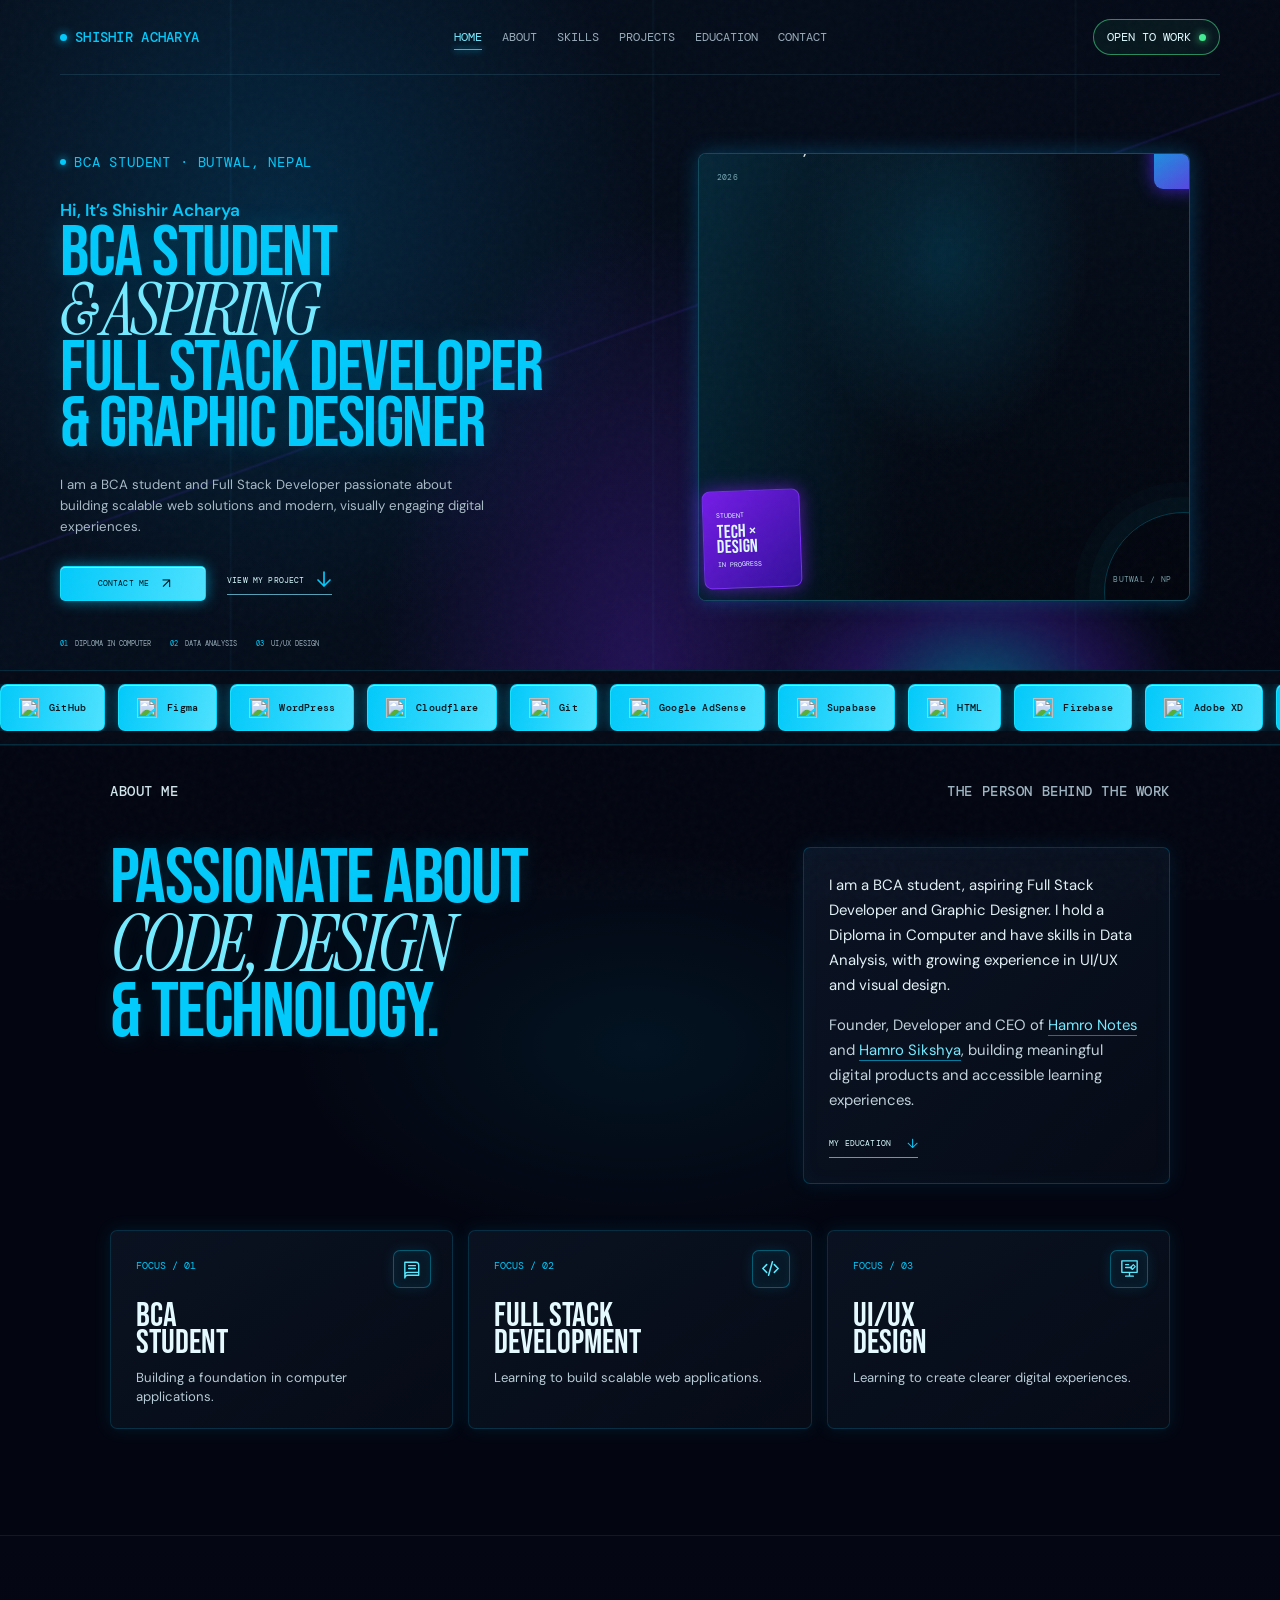
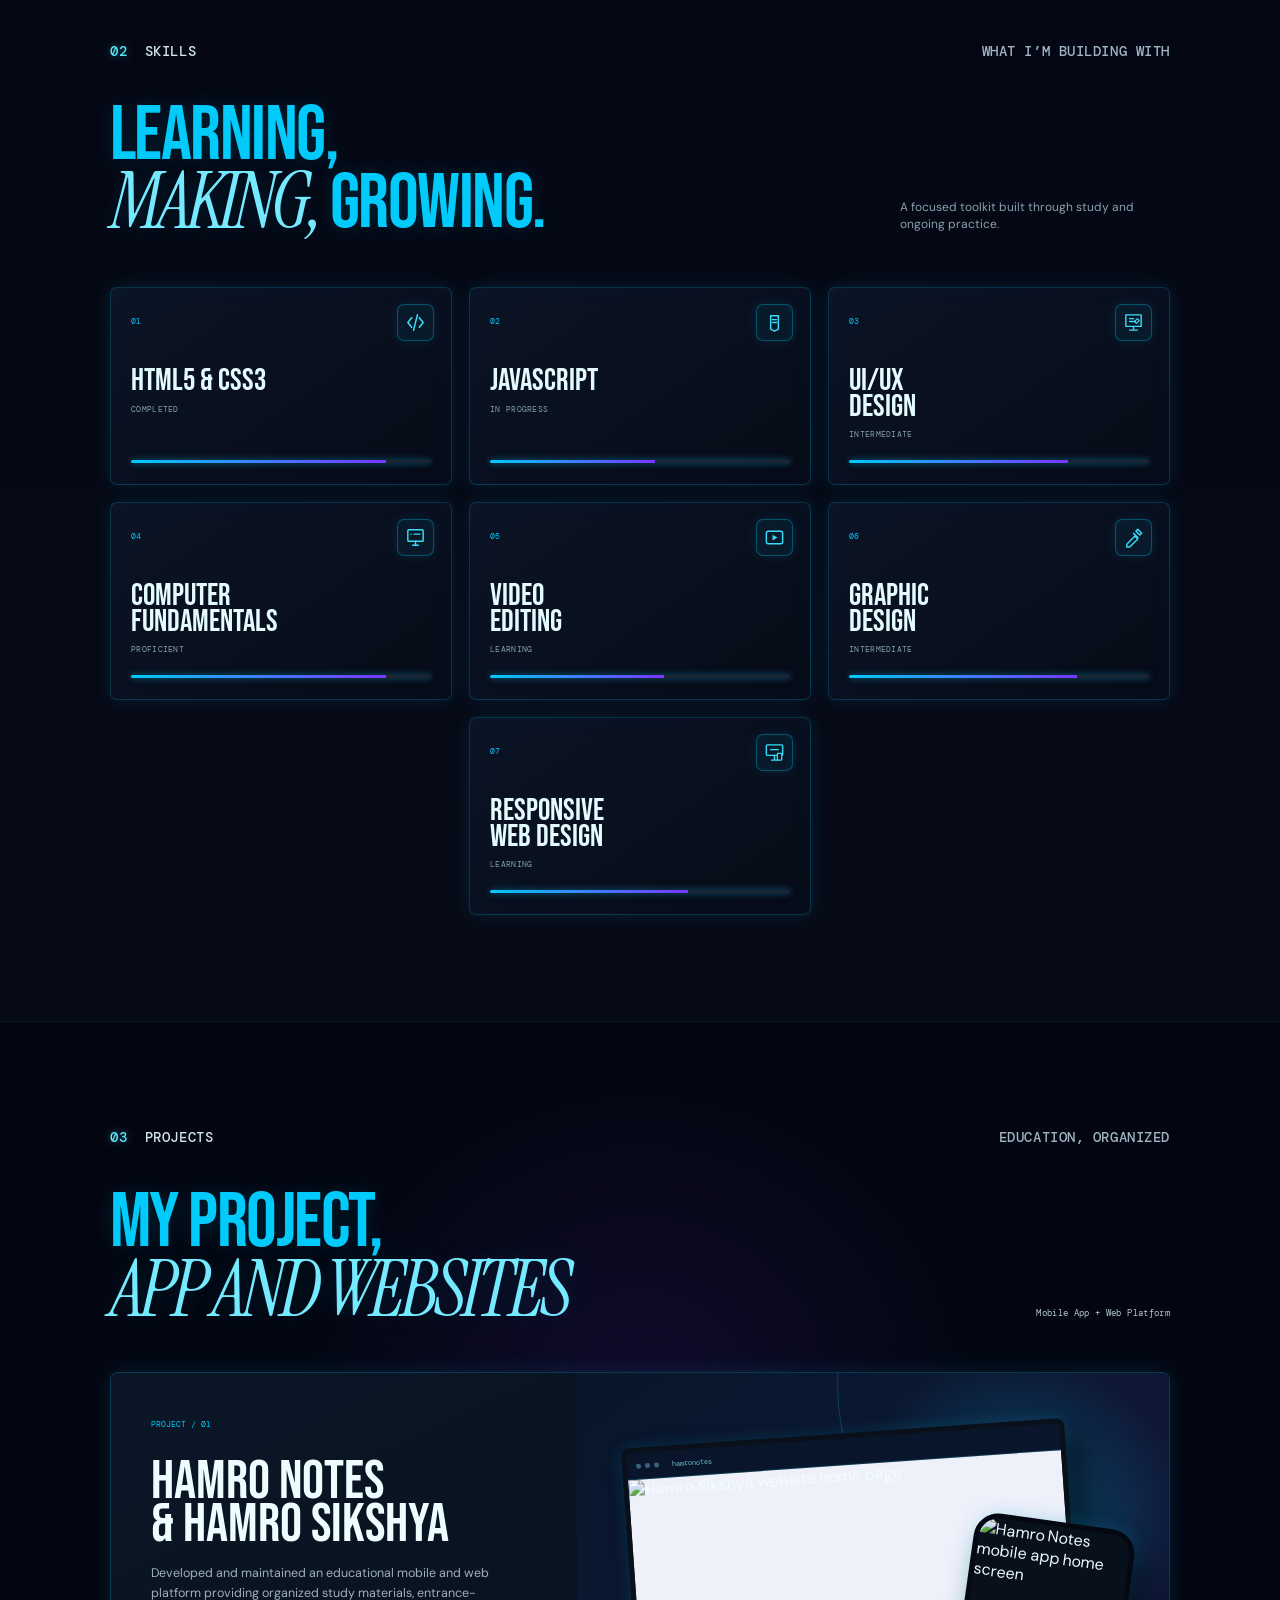
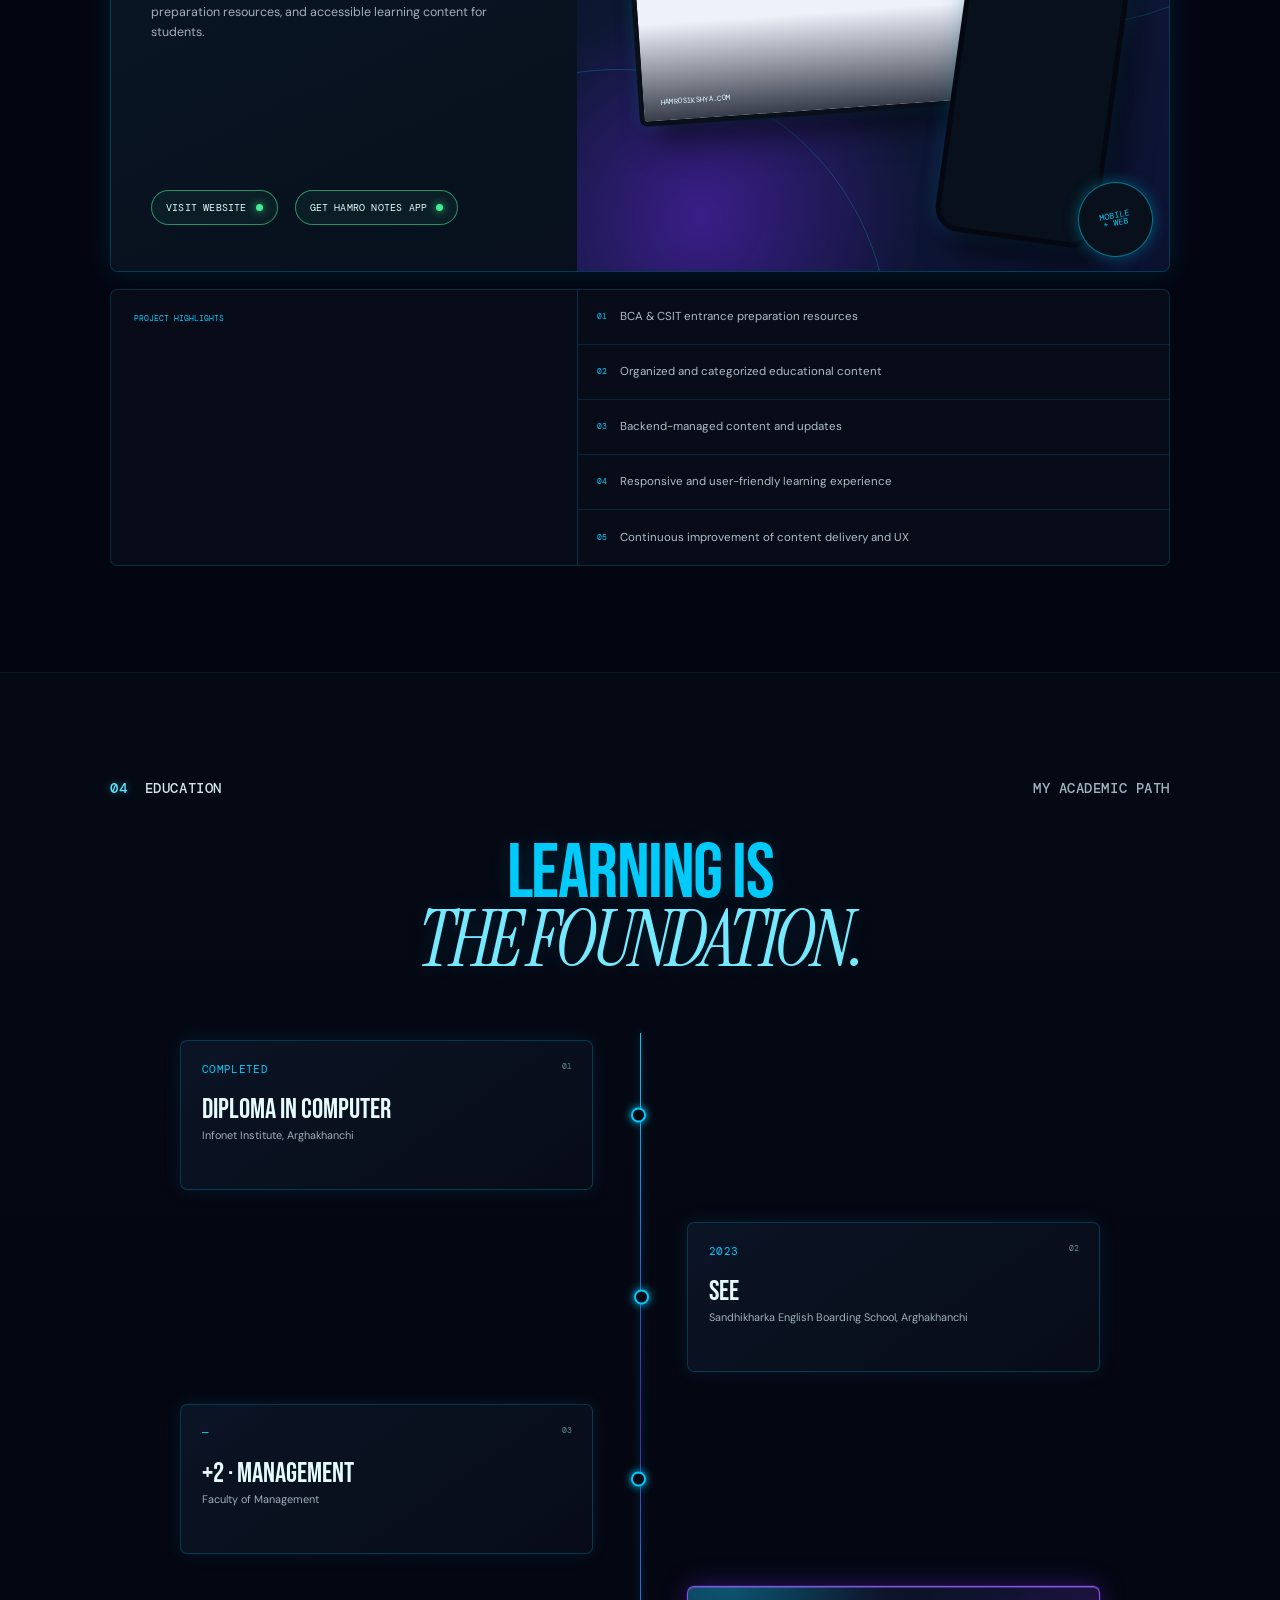
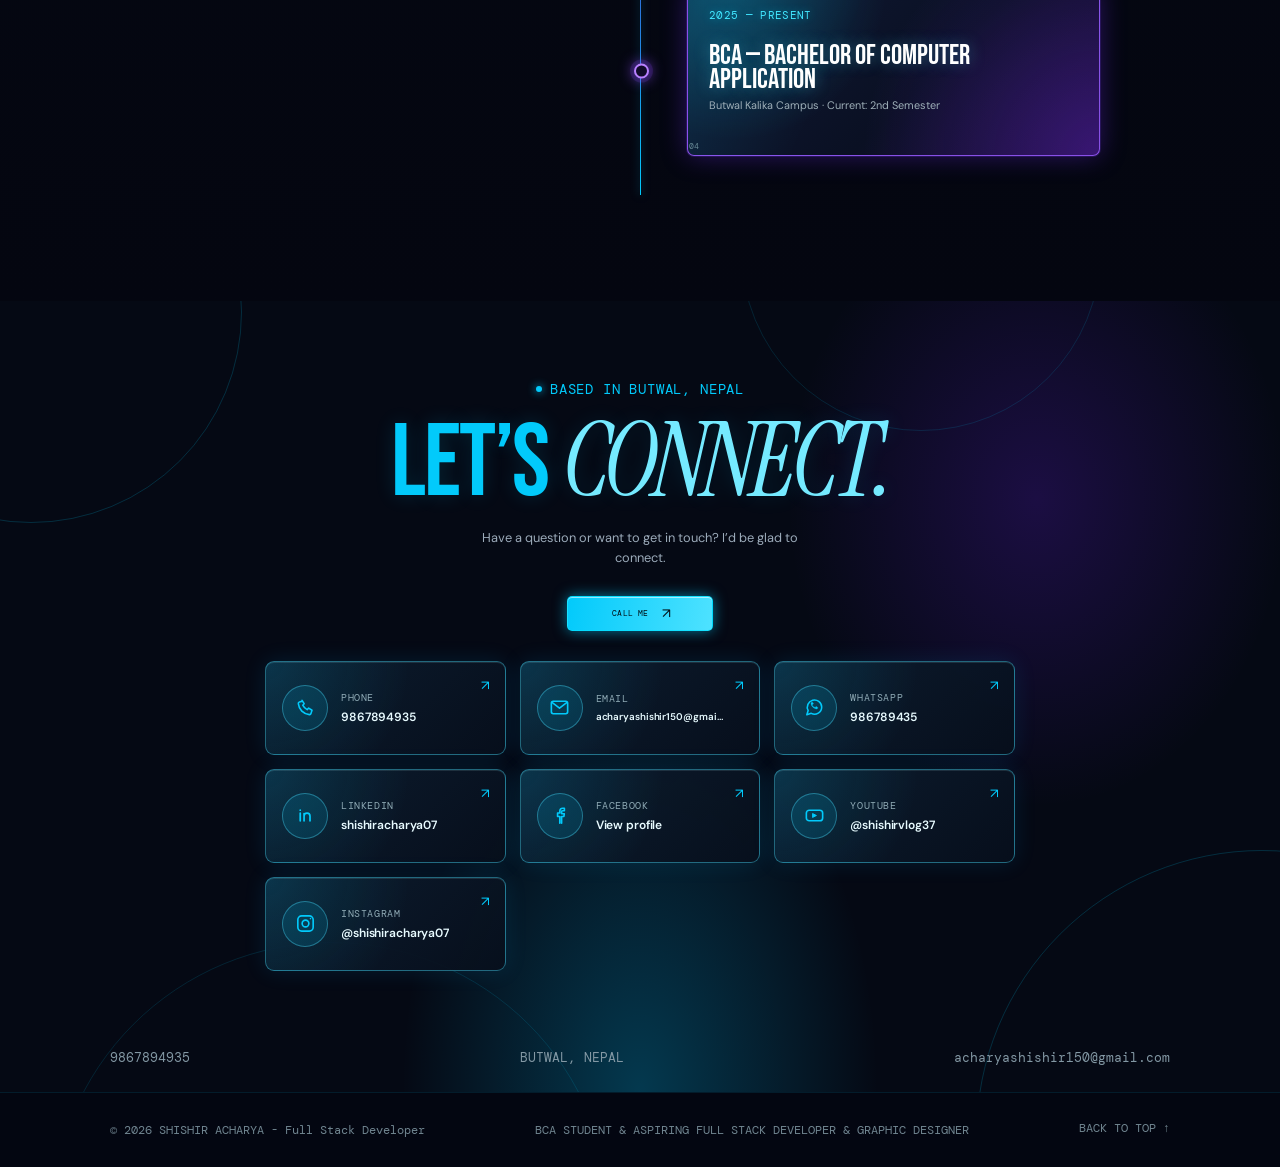
==== index.html @ 8b26d67a "Add files via upload" ====
<!doctype html>
<html lang="en">
  <head>
    <meta charset="UTF-8" />
    <meta name="viewport" content="width=device-width, initial-scale=1.0" />
    <meta name="keywords" content="Shishir Acharya, Shishir Acharya Portfolio, Shishir Acharya Developer, Shishir Acharya Full Stack Developer, Shishir Acharya Graphic Designer, Full Stack Developer Nepal, Graphic Designer Nepal, Web Developer Nepal, UI UX Designer Nepal, Software Developer Nepal, Hamro Notes, Hamro Sikshya, Educational Platform" />
    <link rel="canonical" href="https://acharyashishir.info.np/" />
    <link rel="me" href="https://www.linkedin.com/in/shishiracharya07/" />
    <meta name="robots" content="index, follow" />
    <meta name="description" content="Official portfolio of Shishir Acharya, a Full Stack Developer and Graphic Designer in Nepal creating modern, user-focused digital experiences." />
    <meta name="author" content="Shishir Acharya" />
    <meta property="og:type" content="website" />
    <meta property="og:site_name" content="Shishir Acharya Portfolio" />
    <meta property="og:url" content="https://acharyashishir.info.np/" />
    <meta property="og:title" content="Shishir Acharya | Full Stack Developer & Graphic Designer" />
    <meta property="og:description" content="Official portfolio of Shishir Acharya, a Full Stack Developer and Graphic Designer in Nepal." />
    <meta name="twitter:card" content="summary" />
    <meta name="twitter:title" content="Shishir Acharya | Full Stack Developer & Graphic Designer" />
    <meta name="twitter:description" content="Official portfolio of Shishir Acharya, a Full Stack Developer and Graphic Designer in Nepal." />
    <title>Shishir Acharya | Full Stack Developer & Graphic Designer</title>
    <script type="application/ld+json">
      {
        "@context": "https://schema.org",
        "@graph": [
          {
            "@type": "WebSite",
            "@id": "https://acharyashishir.info.np/#website",
            "url": "https://acharyashishir.info.np/",
            "name": "Shishir Acharya Portfolio"
          },
          {
            "@type": "ProfilePage",
            "@id": "https://acharyashishir.info.np/#profile",
            "url": "https://acharyashishir.info.np/",
            "name": "Shishir Acharya | Full Stack Developer & Graphic Designer",
            "mainEntity": { "@id": "https://acharyashishir.info.np/#shishir-acharya" }
          },
          {
            "@type": "Person",
            "@id": "https://acharyashishir.info.np/#shishir-acharya",
            "name": "Shishir Acharya",
            "url": "https://acharyashishir.info.np/",
            "jobTitle": "Full Stack Developer and Graphic Designer",
            "description": "Full Stack Developer, Graphic Designer and UI/UX Designer in Nepal.",
            "email": "acharyashishir150@gmail.com",
            "telephone": "+9779867894935",
            "sameAs": [
              "https://www.linkedin.com/in/shishiracharya07/",
              "https://www.facebook.com/share/14kjRkeFQp3/",
              "https://www.youtube.com/@shishirvlog37",
              "https://www.instagram.com/shishiracharya07?igsh=MTlyZnd5NGNwbGZkcw=="
            ]
          }
        ]
      }
    </script>
    <link rel="preconnect" href="https://fonts.googleapis.com" />
    <link rel="preconnect" href="https://fonts.gstatic.com" crossorigin />
    <link href="https://fonts.googleapis.com/css2?family=Bebas+Neue&family=DM+Mono:wght@400;500&family=DM+Sans:opsz,wght@9..40,400;9..40,500;9..40,600;9..40,700&family=Instrument+Serif:ital@0;1&display=swap" rel="stylesheet" />
    <link rel="stylesheet" href="styles.css" />
  </head>
  <body>
    <a class="skip-link" href="#main">Skip to content</a>

    <div class="page-noise" aria-hidden="true"></div>
    <div class="page-shell">
      <header class="site-header" id="home">
        <a class="wordmark" href="#home" aria-label="Shishir Acharya home"><span class="wordmark-dot"></span>SHISHIR ACHARYA</a>
        <nav class="main-nav" aria-label="Primary navigation">
          <a class="active" href="#home">HOME</a>
          <a href="#about">ABOUT</a>
          <a href="#skills">SKILLS</a>
          <a href="#projects">PROJECTS</a>
          <a href="#education">EDUCATION</a>
          <a href="#contact">CONTACT</a>
        </nav>
        <a class="nav-contact" href="#contact">OPEN TO WORK <span aria-hidden="true"></span></a>
      </header>

      <main id="main">
        <section class="hero" aria-labelledby="hero-title">
          <div class="hero-copy reveal">
            <p class="eyebrow"><span></span> BCA STUDENT · BUTWAL, NEPAL</p>
            <p class="intro-line">Hi, It’s Shishir Acharya</p>
            <h1 id="hero-title">BCA STUDENT<br /><span class="serif-italic">&amp; ASPIRING</span><br />FULL STACK DEVELOPER<br />&amp; GRAPHIC DESIGNER</h1>
            <p class="hero-description">I am a BCA student and Full Stack Developer passionate about building scalable web solutions and modern, visually engaging digital experiences.</p>
            <div class="hero-actions">
              <a class="pill-button" href="#contact">CONTACT ME <span>↗</span></a>
              <a class="under-link" href="#projects">VIEW MY PROJECT <span class="down-arrow" aria-hidden="true"><svg viewBox="0 0 16 18" fill="none" xmlns="http://www.w3.org/2000/svg"><path d="M8 1v14M2 9l6 6 6-6" stroke="currentColor" stroke-width="1.7" stroke-linecap="round" stroke-linejoin="round" /></svg></span></a>
            </div>
          </div>

          <div class="portrait-column reveal delay-1">
            <div class="portrait-frame">
              <div class="portrait-sun" aria-hidden="true"></div>
              <div class="portrait-placeholder">
                <img class="profile-image" src="assets/shishir-acharya-profile-new.jpg" alt="Shishir Acharya" />
                <div class="portrait-photo-overlay" aria-hidden="true"></div>
              </div>
              <span class="portrait-location">BUTWAL / NP</span>
              <span class="portrait-year">2026</span>
            </div>
            <div class="profile-tag"><span>STUDENT</span><strong>TECH ×<br />DESIGN</strong><span>IN PROGRESS</span></div>
          </div>

          <div class="hero-meta reveal delay-2">
            <p><span>01</span> DIPLOMA IN COMPUTER</p>
            <p><span>02</span> DATA ANALYSIS</p>
            <p><span>03</span> UI/UX DESIGN</p>
          </div>
        </section>

        <section class="statement-band" aria-label="Portfolio introduction">
          <div class="tech-ticker">
            <div class="tech-ticker-track">
              <div class="tech-ticker-group">
                <span class="tech-chip"><img src="https://cdn.simpleicons.org/github/050914" alt="" aria-hidden="true" />GitHub</span>
                <span class="tech-chip"><img src="https://cdn.simpleicons.org/figma/F24E1E" alt="" aria-hidden="true" />Figma</span>
                <span class="tech-chip"><img src="https://cdn.simpleicons.org/wordpress/21759B" alt="" aria-hidden="true" />WordPress</span>
                <span class="tech-chip"><img src="https://cdn.simpleicons.org/cloudflare/F38020" alt="" aria-hidden="true" />Cloudflare</span>
                <span class="tech-chip"><img src="https://cdn.simpleicons.org/git/F05032" alt="" aria-hidden="true" />Git</span>
                <span class="tech-chip"><img src="https://cdn.simpleicons.org/googleadsense/4285F4" alt="" aria-hidden="true" />Google AdSense</span>
                <span class="tech-chip"><img src="https://cdn.simpleicons.org/supabase/3ECF8E" alt="" aria-hidden="true" />Supabase</span>
                <span class="tech-chip"><img src="https://cdn.simpleicons.org/html5/E34F26" alt="" aria-hidden="true" />HTML</span>
                <span class="tech-chip"><img src="https://cdn.simpleicons.org/firebase/FFCA28" alt="" aria-hidden="true" />Firebase</span>
                <span class="tech-chip"><img src="https://cdn.simpleicons.org/adobexd/FF61F6" alt="" aria-hidden="true" />Adobe XD</span>
              </div>
              <div class="tech-ticker-group" aria-hidden="true">
                <span class="tech-chip"><img src="https://cdn.simpleicons.org/github/050914" alt="" />GitHub</span>
                <span class="tech-chip"><img src="https://cdn.simpleicons.org/figma/F24E1E" alt="" />Figma</span>
                <span class="tech-chip"><img src="https://cdn.simpleicons.org/wordpress/21759B" alt="" />WordPress</span>
                <span class="tech-chip"><img src="https://cdn.simpleicons.org/cloudflare/F38020" alt="" />Cloudflare</span>
                <span class="tech-chip"><img src="https://cdn.simpleicons.org/git/F05032" alt="" />Git</span>
                <span class="tech-chip"><img src="https://cdn.simpleicons.org/googleadsense/4285F4" alt="" />Google AdSense</span>
                <span class="tech-chip"><img src="https://cdn.simpleicons.org/supabase/3ECF8E" alt="" />Supabase</span>
                <span class="tech-chip"><img src="https://cdn.simpleicons.org/html5/E34F26" alt="" />HTML</span>
                <span class="tech-chip"><img src="https://cdn.simpleicons.org/firebase/FFCA28" alt="" />Firebase</span>
                <span class="tech-chip"><img src="https://cdn.simpleicons.org/adobexd/FF61F6" alt="" />Adobe XD</span>
              </div>
            </div>
          </div>
        </section>

        <section class="about section" id="about" aria-labelledby="about-title">
          <div class="section-top reveal"><p>ABOUT ME</p><p>THE PERSON BEHIND THE WORK</p></div>
          <div class="about-layout">
            <h2 class="reveal" id="about-title">PASSIONATE ABOUT<br /><span class="serif-italic">CODE, DESIGN</span><br />& TECHNOLOGY.</h2>
            <div class="about-content reveal delay-1">
              <p>I am a BCA student, aspiring Full Stack Developer and Graphic Designer. I hold a Diploma in Computer and have skills in Data Analysis, with growing experience in UI/UX and visual design.</p>
              <p>Founder, Developer and CEO of <a class="partner-link" href="https://play.google.com/store/apps/details?id=com.hamronotes.uninotes" target="_blank" rel="noopener noreferrer">Hamro Notes</a> and <a class="partner-link" href="https://hamrosikshya.com/" target="_blank" rel="noopener noreferrer">Hamro Sikshya</a>, building meaningful digital products and accessible learning experiences.</p>
              <a class="under-link" href="#education">MY EDUCATION <span>↓</span></a>
            </div>
          </div>
          <div class="about-cards reveal delay-2">
            <article>
              <span>FOCUS / 01</span>
              <div class="focus-icon" aria-hidden="true"><svg viewBox="0 0 24 24" fill="none"><path d="M4 5.5h11.5a3 3 0 0 1 3 3V19H7a3 3 0 0 0-3 3V5.5Z M4 5.5V19a3 3 0 0 1 3-3h11.5 M8 9h7M8 12h7" stroke="currentColor" stroke-width="1.45" stroke-linecap="round" stroke-linejoin="round" /></svg></div>
              <strong>BCA<br />STUDENT</strong><p>Building a foundation in computer applications.</p>
            </article>
            <article>
              <span>FOCUS / 02</span>
              <div class="focus-icon" aria-hidden="true"><svg viewBox="0 0 24 24" fill="none"><path d="m8 8-4 4 4 4M16 8l4 4-4 4M14 5l-4 14" stroke="currentColor" stroke-width="1.6" stroke-linecap="round" stroke-linejoin="round" /></svg></div>
              <strong>FULL STACK<br />DEVELOPMENT</strong><p>Learning to build scalable web applications.</p>
            </article>
            <article>
              <span>FOCUS / 03</span>
              <div class="focus-icon" aria-hidden="true"><svg viewBox="0 0 24 24" fill="none"><path d="M4 4h16v12H4zM8 20h8M12 16v4M8 8h3M8 11h6" stroke="currentColor" stroke-width="1.45" stroke-linecap="round" stroke-linejoin="round" /><path d="m16 8 2 2-3 3-2-2 3-3Z" stroke="currentColor" stroke-width="1.25" stroke-linejoin="round" /></svg></div>
              <strong>UI/UX<br />DESIGN</strong><p>Learning to create clearer digital experiences.</p>
            </article>
          </div>
        </section>

        <section class="skills section" id="skills" aria-labelledby="skills-title">
          <div class="section-top reveal"><p><span>02</span> SKILLS</p><p>WHAT I’M BUILDING WITH</p></div>
          <div class="skills-heading reveal"><h2 id="skills-title">LEARNING,<br /><span class="serif-italic">MAKING,</span> GROWING.</h2><p>A focused toolkit built through study and ongoing practice.</p></div>
          <div class="skill-grid">
            <article class="skill-card reveal"><span>01</span><div class="skill-icon" aria-hidden="true"><svg viewBox="0 0 24 24" fill="none"><path d="m8 7-4 5 4 5M16 7l4 5-4 5M14 4l-4 16" stroke="currentColor" stroke-width="1.6" stroke-linecap="round" stroke-linejoin="round" /></svg></div><h3>HTML5 &amp; CSS3</h3><p>COMPLETED</p></article>
            <article class="skill-card reveal delay-1"><span>02</span><div class="skill-icon" aria-hidden="true"><svg viewBox="0 0 24 24" fill="none"><path d="M8 5h8v14l-4 2-4-2V5Z M10 9h4M10 12h4" stroke="currentColor" stroke-width="1.55" stroke-linecap="round" stroke-linejoin="round" /></svg></div><h3>JavaScript</h3><p>IN PROGRESS</p></article>
            <article class="skill-card reveal delay-2"><span>03</span><div class="skill-icon" aria-hidden="true"><svg viewBox="0 0 24 24" fill="none"><path d="M4 4h16v12H4zM8 20h8M12 16v4M8 8h4M8 11h6" stroke="currentColor" stroke-width="1.45" stroke-linecap="round" stroke-linejoin="round" /><path d="m16 8 2 2-3 3-2-2 3-3Z" stroke="currentColor" stroke-width="1.2" stroke-linejoin="round" /></svg></div><h3>UI/UX<br />Design</h3><p>INTERMEDIATE</p></article>
            <article class="skill-card reveal"><span>04</span><div class="skill-icon" aria-hidden="true"><svg viewBox="0 0 24 24" fill="none"><rect x="4" y="4" width="16" height="12" rx="1" stroke="currentColor" stroke-width="1.5" /><path d="M9 20h6M12 16v4M7.5 8.5h.01M10.5 8.5h6" stroke="currentColor" stroke-width="1.5" stroke-linecap="round" /></svg></div><h3>Computer<br />Fundamentals</h3><p>PROFICIENT</p></article>
            <article class="skill-card reveal delay-1"><span>05</span><div class="skill-icon" aria-hidden="true"><svg viewBox="0 0 24 24" fill="none"><rect x="3.5" y="5.5" width="17" height="13" rx="2" stroke="currentColor" stroke-width="1.5" /><path d="m10 9 5 3-5 3V9Z" fill="currentColor" /></svg></div><h3>Video<br />Editing</h3><p>LEARNING</p></article>
            <article class="skill-card reveal delay-2"><span>06</span><div class="skill-icon" aria-hidden="true"><svg viewBox="0 0 24 24" fill="none"><path d="m5 19 8.5-8.5 3 3L8 22H5v-3ZM14.5 5.5l2-2 4 4-2 2-4-4Z M12 7.5l4.5 4.5" stroke="currentColor" stroke-width="1.5" stroke-linecap="round" stroke-linejoin="round" /></svg></div><h3>Graphic<br />Design</h3><p>INTERMEDIATE</p></article>
            <article class="skill-card reveal"><span>07</span><div class="skill-icon" aria-hidden="true"><svg viewBox="0 0 24 24" fill="none"><rect x="3.5" y="4" width="17" height="11" rx="1" stroke="currentColor" stroke-width="1.45" /><path d="M9 20h6M12 15v5M8 9h8" stroke="currentColor" stroke-width="1.45" stroke-linecap="round" /><rect x="15" y="13" width="4.5" height="7" rx=".7" fill="#0b1425" stroke="currentColor" stroke-width="1.25" /></svg></div><h3>Responsive<br />Web Design</h3><p>LEARNING</p></article>
          </div>
        </section>

        <section class="projects section" id="projects" aria-labelledby="projects-title">
          <div class="section-top reveal"><p><span>03</span> PROJECTS</p><p>EDUCATION, ORGANIZED</p></div>
          <div class="project-heading reveal"><h2 id="projects-title">MY PROJECT,<br /><span class="serif-italic"> APP AND WEBSITES</span></h2><p>Mobile App + Web Platform</p></div>
          <article class="project-feature reveal delay-1">
            <div class="project-intro">
              <p class="project-number">PROJECT / 01</p>
              <h3>Hamro Notes<br />&amp; Hamro Sikshya</h3>
              <p>Developed and maintained an educational mobile and web platform providing organized study materials, entrance-preparation resources, and accessible learning content for students.</p>
              <div class="project-links">
                <a class="project-action" href="https://hamrosikshya.com/" target="_blank" rel="noopener noreferrer">VISIT WEBSITE <span aria-hidden="true"></span></a>
                <a class="project-action" href="https://play.google.com/store/apps/details?id=com.hamronotes.uninotes" target="_blank" rel="noopener noreferrer">GET HAMRO NOTES APP <span aria-hidden="true"></span></a>
              </div>
            </div>
            <div class="platform-visual" aria-label="Hamro Notes and Hamro Sikshya platform visual">
              <div class="browser-window">
                <div class="browser-bar"><span></span><span></span><span></span><b>hamronotes</b></div>
                <div class="browser-content"><img class="project-screenshot" src="assets/hamro-sikshya-home.png" alt="Hamro Sikshya website home page" /><span>HAMROSIKSHYA.COM</span></div>
              </div>
              <div class="phone-window"><img class="notes-screenshot" src="assets/hamro-notes-app.jpg" alt="Hamro Notes mobile app home screen" /></div>
              <div class="platform-stamp">MOBILE<br />+ WEB</div>
            </div>
          </article>
          <div class="project-details reveal delay-2">
            <p class="detail-label">PROJECT HIGHLIGHTS</p>
            <ul>
              <li><span>01</span> BCA &amp; CSIT entrance preparation resources</li>
              <li><span>02</span> Organized and categorized educational content</li>
              <li><span>03</span> Backend-managed content and updates</li>
              <li><span>04</span> Responsive and user-friendly learning experience</li>
              <li><span>05</span> Continuous improvement of content delivery and UX</li>
            </ul>
          </div>
        </section>

        <section class="education section" id="education" aria-labelledby="education-title">
          <div class="section-top reveal"><p><span>04</span> EDUCATION</p><p>MY ACADEMIC PATH</p></div>
          <div class="education-heading reveal"><h2 id="education-title">LEARNING IS<br /><span class="serif-italic">THE FOUNDATION.</span></h2></div>
          <div class="education-list">
            <article class="education-item reveal"><div class="education-date">COMPLETED</div><div><h3>Diploma in Computer</h3><p>Infonet Institute, Arghakhanchi</p></div><span>01</span></article>
            <article class="education-item reveal delay-1"><div class="education-date">2023</div><div><h3>SEE</h3><p>Sandhikharka English Boarding School, Arghakhanchi</p></div><span>02</span></article>
            <article class="education-item reveal delay-2"><div class="education-date">—</div><div><h3>+2 · Management</h3><p>Faculty of Management</p></div><span>03</span></article>
            <article class="education-item current reveal"><div class="education-date">2025 — PRESENT</div><div><h3>BCA — Bachelor of Computer Application</h3><p>Butwal Kalika Campus · Current: 2nd Semester</p></div><span>04</span></article>
          </div>
        </section>

        <section class="contact" id="contact" aria-labelledby="contact-title">
          <div class="contact-orbit orbit-a" aria-hidden="true"></div><div class="contact-orbit orbit-b" aria-hidden="true"></div>
          <div class="contact-content reveal">
            <p class="eyebrow"><span></span> BASED IN BUTWAL, NEPAL</p>
            <h2 id="contact-title">LET’S <span class="serif-italic">CONNECT.</span></h2>
            <p>Have a question or want to get in touch? I’d be glad to connect.</p>
            <div class="contact-actions"><a class="pill-button" href="tel:+9779867894935">CALL ME <span>↗</span></a></div>
            <div class="contact-links" aria-label="Projects and social profiles">
              <a class="contact-link-card" href="tel:+9779867894935"><span class="contact-link-icon" aria-hidden="true"><svg viewBox="0 0 24 24" fill="none"><path d="M8.4 4.5 10.6 8l-1.5 1.6c1 2 2.6 3.6 4.6 4.6l1.6-1.5 3.5 2.2-1.1 3.4c-.2.7-.9 1.2-1.7 1.1C9.7 18.8 5.2 14.3 4.5 8c-.1-.8.4-1.5 1.1-1.7l2.8-.8Z" stroke="currentColor" stroke-width="1.65" stroke-linecap="round" stroke-linejoin="round" /></svg></span><span class="contact-link-copy"><span class="contact-link-label">Phone</span><span class="contact-link-handle">9867894935</span></span><span class="contact-link-arrow" aria-hidden="true">↗</span></a>
              <a class="contact-link-card contact-link-card-email" href="mailto:acharyashishir150@gmail.com"><span class="contact-link-icon" aria-hidden="true"><svg viewBox="0 0 24 24" fill="none"><rect x="3.5" y="5.5" width="17" height="13" rx="2" stroke="currentColor" stroke-width="1.7" /><path d="m4.5 7 7.5 5.6L19.5 7" stroke="currentColor" stroke-width="1.7" stroke-linecap="round" stroke-linejoin="round" /></svg></span><span class="contact-link-copy"><span class="contact-link-label">Email</span><span class="contact-link-handle">acharyashishir150@gmail.com</span></span><span class="contact-link-arrow" aria-hidden="true">↗</span></a>
              <a class="contact-link-card" href="https://wa.me/977986789435" target="_blank" rel="noopener noreferrer"><span class="contact-link-icon" aria-hidden="true"><svg viewBox="0 0 24 24" fill="none"><path d="M19.5 11.4a7.5 7.5 0 0 1-10.9 6.7L4 19.5l1.4-4.3a7.5 7.5 0 1 1 14.1-3.8Z" stroke="currentColor" stroke-width="1.65" stroke-linecap="round" stroke-linejoin="round" /><path d="M9.2 8.4c.2 1.9 1.6 3.3 3.5 3.5l.9-1 1.5.8c.2.1.3.4.2.6l-.2.7c-.1.3-.4.5-.7.5-3.3-.2-5.9-2.8-6.1-6.1 0-.3.2-.6.5-.7l.7-.2c.2-.1.5 0 .6.2l.8 1.5-1 .9Z" fill="currentColor" stroke="currentColor" stroke-width=".4" stroke-linejoin="round" /></svg></span><span class="contact-link-copy"><span class="contact-link-label">WhatsApp</span><span class="contact-link-handle">986789435</span></span><span class="contact-link-arrow" aria-hidden="true">↗</span></a>
              <a class="contact-link-card" href="https://www.linkedin.com/in/shishiracharya07/" target="_blank" rel="me noopener noreferrer"><span class="contact-link-icon" aria-hidden="true"><svg viewBox="0 0 24 24" fill="none"><path d="M6.5 9.5v8M6.5 6.4v.1M10.5 17.5v-4.6c0-1.9 1-3.4 3.1-3.4 2.1 0 3.1 1.5 3.1 3.4v4.6M10.5 10v7.5" stroke="currentColor" stroke-width="1.8" stroke-linecap="round" stroke-linejoin="round" /></svg></span><span class="contact-link-copy"><span class="contact-link-label">LinkedIn</span><span class="contact-link-handle">shishiracharya07</span></span><span class="contact-link-arrow" aria-hidden="true">↗</span></a>
              <a class="contact-link-card" href="https://www.facebook.com/share/14kjRkeFQp3/" target="_blank" rel="me noopener noreferrer"><span class="contact-link-icon" aria-hidden="true"><svg viewBox="0 0 24 24" fill="none"><path d="M14.2 20v-7h2.4l.4-2.8h-2.8V8.4c0-.8.2-1.4 1.4-1.4h1.5V4.5c-.3 0-.9-.1-1.8-.1-1.8 0-3 1.1-3 3.2v1.8H10V13h2.3v7" stroke="currentColor" stroke-width="1.7" stroke-linecap="round" stroke-linejoin="round" /></svg></span><span class="contact-link-copy"><span class="contact-link-label">Facebook</span><span class="contact-link-handle">View profile</span></span><span class="contact-link-arrow" aria-hidden="true">↗</span></a>
              <a class="contact-link-card" href="https://www.youtube.com/@shishirvlog37" target="_blank" rel="me noopener noreferrer"><span class="contact-link-icon" aria-hidden="true"><svg viewBox="0 0 24 24" fill="none"><rect x="3.5" y="6.5" width="17" height="11" rx="3" stroke="currentColor" stroke-width="1.7" /><path d="m10 10 4 2-4 2v-4Z" fill="currentColor" stroke="currentColor" stroke-linejoin="round" /></svg></span><span class="contact-link-copy"><span class="contact-link-label">YouTube</span><span class="contact-link-handle">@shishirvlog37</span></span><span class="contact-link-arrow" aria-hidden="true">↗</span></a>
              <a class="contact-link-card" href="https://www.instagram.com/shishiracharya07?igsh=MTlyZnd5NGNwbGZkcw==" target="_blank" rel="me noopener noreferrer"><span class="contact-link-icon" aria-hidden="true"><svg viewBox="0 0 24 24" fill="none"><rect x="4" y="4" width="16" height="16" rx="4" stroke="currentColor" stroke-width="1.7" /><circle cx="12" cy="12" r="3.5" stroke="currentColor" stroke-width="1.7" /><circle cx="17.2" cy="6.9" r=".8" fill="currentColor" /></svg></span><span class="contact-link-copy"><span class="contact-link-label">Instagram</span><span class="contact-link-handle">@shishiracharya07</span></span><span class="contact-link-arrow" aria-hidden="true">↗</span></a>
            </div>
          </div>
          <div class="contact-details"><a href="tel:+9779867894935">9867894935</a><span>BUTWAL, NEPAL</span><a href="mailto:acharyashishir150@gmail.com">acharyashishir150@gmail.com</a></div>
        </section>
      </main>

      <footer class="site-footer"><span>© <span id="year"></span> SHISHIR ACHARYA - Full Stack Developer</span><span>BCA STUDENT &amp; ASPIRING FULL STACK DEVELOPER &amp; GRAPHIC DESIGNER</span><a href="#home">BACK TO TOP ↑</a></footer>
    </div>
    <script src="script.js"></script>
  </body>
</html>
---- styles.css ----
:root {
  --canvas: #030611;
  --canvas-soft: #070b18;
  --panel: #0a1020;
  --panel-light: #0d1528;
  --ink: #eef9ff;
  --muted: #8ba0ad;
  --faint: #59707d;
  --line: rgba(65, 219, 255, .15);
  --cyan: #02cafb;
  --cyan-bright: #75eaff;
  --purple: #7a35ff;
  --display: "Bebas Neue", Impact, sans-serif;
  --serif: "Instrument Serif", Georgia, serif;
  --sans: "DM Sans", Arial, sans-serif;
  --mono: "DM Mono", monospace;
}

* { box-sizing: border-box; }
html { scroll-behavior: smooth; }
body { min-width: 320px; margin: 0; color: var(--ink); background: var(--canvas); font-family: var(--sans); }
a { color: inherit; text-decoration: none; }
button, a { -webkit-tap-highlight-color: transparent; }
.skip-link { position: fixed; z-index: 30; top: -100px; left: 18px; padding: 10px 13px; color: #03101a; background: var(--cyan); font: .7rem var(--mono); }
.skip-link:focus { top: 18px; }
.page-noise { position: fixed; z-index: 20; inset: 0; pointer-events: none; opacity: .035; background-image: url("data:image/svg+xml,%3Csvg viewBox='0 0 180 180' xmlns='http://www.w3.org/2000/svg'%3E%3Cfilter id='n'%3E%3CfeTurbulence type='fractalNoise' baseFrequency='.85' numOctaves='3' stitchTiles='stitch'/%3E%3C/filter%3E%3Crect width='100%25' height='100%25' filter='url(%23n)' opacity='.7'/%3E%3C/svg%3E"); }
.page-shell { width: 100%; overflow: hidden; background: var(--canvas); }

.site-header { position: absolute; z-index: 10; top: 0; right: 0; left: 0; height: 75px; display: grid; grid-template-columns: 1fr auto 1fr; align-items: center; width: min(1160px, calc(100% - 58px)); margin: 0 auto; border-bottom: 1px solid rgba(120, 231, 255, .12); }
.wordmark { display: flex; align-items: center; gap: 8px; color: var(--cyan); font: 500 .9rem/1 var(--mono); letter-spacing: .02em; }
.wordmark-dot { width: 7px; height: 7px; border-radius: 50%; background: var(--cyan); box-shadow: 0 0 10px var(--cyan); }
.main-nav { display: flex; gap: 20px; }
.main-nav a { position: relative; padding: 5px 0; color: #9aacba; font: .78rem var(--mono); transition: color .25s; }
.main-nav a::after { content: ""; position: absolute; right: 0; bottom: 0; left: 0; height: 1px; background: var(--cyan); box-shadow: 0 0 6px var(--cyan); transform: scaleX(0); transform-origin: right; transition: transform .25s; }
.main-nav a:hover, .main-nav a.active { color: var(--cyan-bright); }
.main-nav a:hover::after, .main-nav a.active::after { transform: scaleX(1); transform-origin: left; }
.nav-contact { justify-self: end; display: flex; align-items: center; gap: 8px; padding: 9px 13px; border: 1px solid rgba(66,237,147,.55); border-radius: 999px; color: #dffaff; background: rgba(66,237,147,.06); font: .78rem var(--mono); transition: color .25s, background .25s, border-color .25s; }
.nav-contact span { width: 7px; height: 7px; border-radius: 50%; background: #42ed93; box-shadow: 0 0 9px rgba(66,237,147,.9); transition: transform .25s, box-shadow .25s; }
.nav-contact:hover { border-color: #42ed93; color: #ffffff; background: rgba(66,237,147,.14); }
.nav-contact:hover span { box-shadow: 0 0 14px rgba(66,237,147,1); transform: scale(1.2); }

.hero { position: relative; display: grid; grid-template-columns: 1.1fr .9fr; min-height: 670px; padding: 153px max(29px, calc((100vw - 1160px) / 2)) 69px; overflow: hidden; background: radial-gradient(ellipse 33% 110% at 50% 100%, rgba(117, 36, 255, .26), transparent 62%), radial-gradient(ellipse 40% 85% at 22% 34%, rgba(0, 169, 255, .16), transparent 72%), linear-gradient(115deg, rgba(5,16,30,.94), rgba(4,7,19,.74)), linear-gradient(135deg, #081629, #02040d); }
.hero::before { content: ""; position: absolute; inset: 0; opacity: .44; background: repeating-linear-gradient(90deg, transparent 0 17.9%, rgba(73, 187, 228, .11) 18%, transparent 18.2% 33%), linear-gradient(160deg, transparent 0 49%, rgba(95, 62, 255, .3) 49.2%, transparent 49.4%); }
.hero::after { content: ""; position: absolute; z-index: 1; right: 7%; bottom: -175px; width: 420px; height: 300px; border-radius: 50%; background: radial-gradient(ellipse, rgba(0,199,255,.4), rgba(104,42,255,.24) 41%, transparent 70%); filter: blur(10px); }
.hero-copy { position: relative; z-index: 3; align-self: center; }
.eyebrow { display: flex; align-items: center; gap: 8px; margin: 0; color: var(--cyan); font: .86rem var(--mono); letter-spacing: .06em; }
.eyebrow span { width: 6px; height: 6px; border-radius: 50%; background: var(--cyan); box-shadow: 0 0 8px var(--cyan); }
.intro-line { margin: 28px 0 5px; color: var(--cyan); font: 1.08rem var(--sans); font-weight: 600; }
h1, h2, h3, p { margin-top: 0; }
h1, h2, h3 { font-weight: 400; }
h1 { max-width: 570px; margin-bottom: 22px; color: var(--cyan); font: clamp(3.6rem, 5.6vw, 5.6rem)/.78 var(--display); letter-spacing: -.02em; text-shadow: 0 0 25px rgba(0,202,251,.19); }
.serif-italic { color: var(--cyan-bright); font-family: var(--serif); font-style: italic; font-weight: 400; text-transform: none; letter-spacing: -.055em; }
.hero-description { max-width: 430px; margin-bottom: 28px; color: #a8bac6; font-size: .83rem; line-height: 1.57; }
.hero-actions { display: flex; align-items: center; gap: 21px; }
.pill-button { display: inline-flex; align-items: center; justify-content: center; gap: 13px; min-width: 146px; padding: 11px 13px 11px 16px; border: 1px solid rgba(0,227,255,.7); border-radius: 5px; color: #001017; background: linear-gradient(100deg, var(--cyan), #4ee2ff); box-shadow: 0 0 14px rgba(0,202,251,.58), inset 0 1px rgba(255,255,255,.55); font: .53rem var(--mono); letter-spacing: .02em; transition: transform .25s, box-shadow .25s; }
.pill-button span { font: .87rem/0 var(--sans); }
.pill-button:hover { box-shadow: 0 0 25px rgba(0,202,251,.88), inset 0 1px rgba(255,255,255,.55); transform: translateY(-3px); }
.under-link { display: inline-flex; align-items: center; gap: 11px; padding-bottom: 5px; border-bottom: 1px solid rgba(129, 229, 255, .67); color: #d9fbff; font: .53rem var(--mono); letter-spacing: .02em; transition: color .25s, border-color .25s; }
.under-link span { margin-left: 5px; color: var(--cyan); font: .82rem var(--sans); }
.under-link .down-arrow { display: inline-flex; width: 16px; height: 18px; margin-left: 0; }
.under-link .down-arrow svg { width: 100%; height: 100%; }
.under-link:hover { border-color: var(--cyan); color: var(--cyan); }
.under-link:hover .down-arrow { transform: translateY(2px); }

.portrait-column { position: relative; z-index: 3; min-height: 390px; padding: 0 30px 0 50px; }
.portrait-frame { position: absolute; inset: 0 30px 0 0; overflow: hidden; border: 1px solid rgba(52,216,255,.3); border-radius: 8px; background: #060b14; box-shadow: 0 0 20px rgba(0,177,255,.28), inset 0 0 35px rgba(0,154,255,.12); }
.portrait-frame::before { content: ""; position: absolute; inset: 0; background: radial-gradient(ellipse 53% 78% at 50% 23%, rgba(0,205,255,.17), transparent 56%), linear-gradient(145deg, #071523, #03050e); }
.portrait-frame::after { content: ""; position: absolute; right: -28px; top: -28px; width: 63px; height: 63px; border-radius: 9px; background: linear-gradient(145deg, var(--cyan), var(--purple)); box-shadow: 0 0 18px rgba(90,41,255,.88); }
.portrait-sun { position: absolute; z-index: 1; width: 160px; height: 160px; right: -75px; bottom: -72px; border: 1px solid rgba(0,219,255,.3); border-radius: 50%; box-shadow: 0 0 0 15px rgba(0,219,255,.035), 0 0 0 30px rgba(0,219,255,.025); }
.portrait-placeholder { position: absolute; z-index: 2; inset: 0; overflow: hidden; }
.profile-image { width: 100%; height: 100%; display: block; object-fit: cover; object-position: 50% 24%; filter: saturate(.9) contrast(1.06) brightness(.92); transform: scale(1.08); }
.portrait-photo-overlay { position: absolute; inset: 0; background: linear-gradient(180deg, rgba(2, 13, 23, .13), rgba(1, 8, 15, .24)), linear-gradient(90deg, rgba(0, 204, 255, .12), transparent 42%); mix-blend-mode: screen; pointer-events: none; }
.portrait-location, .portrait-year { position: absolute; z-index: 4; color: rgba(188,244,255,.62); font: .48rem var(--mono); letter-spacing: .03em; }
.portrait-location { right: 18px; bottom: 16px; }
.portrait-year { top: 18px; left: 18px; }
.profile-tag { position: absolute; z-index: 5; left: 5px; bottom: 13px; display: flex; flex-direction: column; justify-content: center; width: 98px; height: 98px; padding: 13px; border: 1px solid rgba(132,60,255,.7); border-radius: 8px; color: #dffbff; background: linear-gradient(135deg, #751ce7, #32109b); box-shadow: 0 0 18px rgba(117,28,231,.69); transform: rotate(-2deg); }
.profile-tag span { font: .42rem var(--mono); }
.profile-tag strong { margin: 5px 0; font: 1.16rem/.82 var(--display); }
.hero-meta { position: absolute; z-index: 5; bottom: 22px; left: max(29px, calc((100vw - 1160px) / 2)); display: flex; gap: 19px; }
.hero-meta p { display: flex; gap: 7px; margin: 0; color: #97abb8; font: .46rem var(--mono); }
.hero-meta p span { color: var(--cyan); }

.statement-band { overflow: hidden; padding: 13px 0; border-top: 1px solid rgba(0,213,255,.16); border-bottom: 1px solid rgba(0,213,255,.16); background: #050a16; }
.tech-ticker { width: 100%; overflow: hidden; }
.tech-ticker-track { display: flex; width: max-content; animation: ticker 46s linear infinite; }
.tech-ticker-group { display: flex; flex: 0 0 auto; align-items: center; gap: 13px; padding-right: 13px; }
.tech-chip { display: inline-flex; align-items: center; justify-content: center; gap: 10px; min-width: max-content; min-height: 47px; padding: 0 18px; border: 1px solid rgba(0,227,255,.7); border-radius: 7px; color: #001017; background: linear-gradient(100deg, var(--cyan), #4ee2ff); box-shadow: 0 0 14px rgba(0,202,251,.45), inset 0 1px rgba(255,255,255,.55); font: 500 .65rem var(--mono); letter-spacing: .02em; white-space: nowrap; }
.tech-chip img { width: 20px; height: 20px; object-fit: contain; }
.statement-band:hover .tech-ticker-track { animation-play-state: paused; }
@keyframes ticker { to { transform: translateX(-50%); } }

.section { padding: 106px max(29px, calc((100vw - 1060px) / 2)); border-top: 1px solid rgba(50, 224, 255, .08); background: var(--canvas); }
.section-top { display: flex; justify-content: space-between; color: #9fb4c2; font: 500 .88rem var(--mono); letter-spacing: .04em; }
.section-top p { margin: 0; }
.section-top p:first-child { color: #d1e3eb; }
.section-top p span { margin-right: 9px; color: #58e8ff; text-shadow: 0 0 9px rgba(88,232,255,.42); }
h2 { color: var(--cyan); font: clamp(3.7rem, 6vw, 5.7rem)/.85 var(--display); letter-spacing: -.02em; text-shadow: 0 0 20px rgba(0,202,251,.16); }

.about { padding-top: 36px; background: radial-gradient(ellipse 38% 35% at 50% 38%, rgba(0,194,255,.07), transparent 72%), var(--canvas); }
.about-layout { display: grid; grid-template-columns: 1.12fr .7fr; gap: 10%; align-items: start; margin: 47px 0 46px; }
.about-layout h2 { margin: 0; }
.about-content { padding: 25px; border: 1px solid rgba(0,203,255,.21); border-radius: 7px; background: linear-gradient(135deg, rgba(11,20,37,.98), rgba(6,11,23,.96)); box-shadow: 0 0 20px rgba(0,167,238,.11), inset 0 0 20px rgba(0,167,238,.04); }
.about-content p { color: #c1d2dc; font-size: .93rem; line-height: 1.68; }
.about-content p:first-child { color: #e3f2f7; }
.about-content .under-link { margin-top: 7px; }
.about-cards { display: grid; grid-template-columns: repeat(3, 1fr); gap: 15px; }
.about-cards article { position: relative; min-height: 170px; padding: 22px 25px; border: 1px solid rgba(0,203,255,.17); border-radius: 7px; background: linear-gradient(145deg, #0a1221, #060b16); box-shadow: 0 0 17px rgba(0,194,255,.1); transition: border-color .25s, transform .25s, box-shadow .25s; }
.about-cards article:hover { border-color: rgba(0,224,255,.6); box-shadow: 0 0 22px rgba(0,194,255,.25); transform: translateY(-5px); }
.about-cards span { color: var(--cyan); font: .62rem var(--mono); }
.focus-icon { position: absolute; top: 19px; right: 21px; display: grid; width: 38px; height: 38px; place-items: center; border: 1px solid rgba(0,218,255,.35); border-radius: 7px; color: #59e9ff; background: rgba(0,200,255,.06); box-shadow: 0 0 13px rgba(0,194,255,.13), inset 0 0 10px rgba(0,194,255,.06); }
.focus-icon svg { width: 23px; height: 23px; }
.skill-card > span { color: var(--cyan); font: .49rem var(--mono); }
.about-cards strong { display: block; margin: 29px 0 10px; color: #e5faff; font: 2.1rem/.82 var(--display); }
.about-cards p { margin: 0; color: #b7cbd6; font-size: .82rem; line-height: 1.45; }

.skills { background: linear-gradient(180deg, #040713, #070b17); }
.skills-heading { display: flex; justify-content: space-between; align-items: end; gap: 30px; margin: 44px 0 50px; }
.skills h2 { margin: 0; }
.skills-heading > p { max-width: 270px; margin: 0 0 4px; color: var(--muted); font-size: .75rem; line-height: 1.45; }
.skill-grid { display: grid; grid-template-columns: repeat(3, 1fr); gap: 17px; }
.skill-card { position: relative; min-height: 198px; padding: 20px; overflow: hidden; border: 1px solid rgba(0,204,255,.2); border-radius: 7px; background: linear-gradient(145deg, #0b1425, #070b17); box-shadow: 0 0 17px rgba(0,195,255,.12), inset 0 0 27px rgba(0,121,255,.03); transition: border-color .25s, transform .25s, box-shadow .25s; }
.skill-card:hover { border-color: rgba(0,228,255,.68); box-shadow: 0 0 25px rgba(0,195,255,.24); transform: translateY(-6px); }
.skill-card h3 { margin: 39px 0 10px; color: #e3fbff; font: 1.95rem/.82 var(--display); }
.skill-card p { margin: 0; color: #84a2ad; font: .48rem var(--mono); letter-spacing: .04em; }
.skill-icon { position: absolute; top: 16px; right: 17px; display: grid; width: 37px; height: 37px; place-items: center; border: 1px solid rgba(0,213,255,.31); border-radius: 7px; color: #3bdbf7; background: rgba(0,198,255,.06); box-shadow: 0 0 12px rgba(0,195,255,.13), inset 0 0 10px rgba(0,195,255,.05); }
.skill-icon svg { width: 23px; height: 23px; }
.skill-card::after { content: ""; position: absolute; right: 20px; bottom: 21px; left: 20px; height: 3px; border-radius: 2px; background: linear-gradient(90deg, var(--cyan), var(--purple) 85%, rgba(89,111,133,.25) 85%); box-shadow: 0 0 6px rgba(0,206,255,.5); }
.skill-card:nth-child(2)::after { background: linear-gradient(90deg, var(--cyan), var(--purple) 55%, rgba(89,111,133,.25) 55%); }
.skill-card:nth-child(3)::after { background: linear-gradient(90deg, var(--cyan), var(--purple) 73%, rgba(89,111,133,.25) 73%); }
.skill-card:nth-child(4)::after { background: linear-gradient(90deg, var(--cyan), var(--purple) 85%, rgba(89,111,133,.25) 85%); }
.skill-card:nth-child(5)::after { background: linear-gradient(90deg, var(--cyan), var(--purple) 58%, rgba(89,111,133,.25) 58%); }
.skill-card:nth-child(6)::after { background: linear-gradient(90deg, var(--cyan), var(--purple) 76%, rgba(89,111,133,.25) 76%); }
.skill-card:nth-child(7)::after { background: linear-gradient(90deg, var(--cyan), var(--purple) 66%, rgba(89,111,133,.25) 66%); }
@media (min-width: 651px) { .skill-card:last-child:nth-child(3n + 1) { grid-column: 2; } }

.projects { background: radial-gradient(ellipse 37% 36% at 50% 30%, rgba(123,43,255,.11), transparent 72%), var(--canvas); }
.project-heading { display: flex; justify-content: space-between; align-items: end; margin: 45px 0 47px; }
.project-heading h2 { margin: 0; }
.project-heading > p { margin: 0 0 6px; color: #b3c7d0; font: .55rem var(--mono); letter-spacing: .04em; }
.project-feature { display: grid; grid-template-columns: .88fr 1.12fr; min-height: 500px; overflow: hidden; border: 1px solid rgba(0,205,255,.23); border-radius: 8px; background: #080e1c; box-shadow: 0 0 25px rgba(0,193,255,.13); }
.project-intro { display: flex; flex-direction: column; align-items: flex-start; padding: 46px 40px; background: linear-gradient(155deg, #0b1727, #07101c); }
.project-number { margin: 0 0 31px; color: var(--cyan); font: .5rem var(--mono); }
.project-intro h3 { margin: 0 0 18px; color: #ecfcff; font: 3.42rem/.79 var(--display); }
.project-intro > p:nth-of-type(2) { max-width: 350px; margin-bottom: 26px; color: #9eafba; font-size: .78rem; line-height: 1.57; }
.project-links { display: flex; flex-wrap: wrap; align-items: center; gap: 17px; margin-top: auto; }
.project-action { display: inline-flex; align-items: center; gap: 9px; padding: 10px 14px; border: 1px solid rgba(66,237,147,.55); border-radius: 999px; color: #dffaff; background: rgba(66,237,147,.06); font: .6rem var(--mono); letter-spacing: .02em; transition: color .25s, background .25s, border-color .25s; }
.project-action span { width: 7px; height: 7px; border-radius: 50%; background: #42ed93; box-shadow: 0 0 9px rgba(66,237,147,.9); transition: transform .25s, box-shadow .25s; }
.project-action:hover { border-color: #42ed93; color: #fff; background: rgba(66,237,147,.14); }.project-action:hover span { box-shadow: 0 0 14px rgba(66,237,147,1); transform: scale(1.2); }
.platform-visual { position: relative; overflow: hidden; background: radial-gradient(circle at 74% 30%, rgba(0,210,255,.28), transparent 30%), radial-gradient(circle at 21% 89%, rgba(120,38,255,.4), transparent 34%), linear-gradient(145deg, #08162a, #101838 58%, #0b1230); }
.platform-visual::before, .platform-visual::after { content: ""; position: absolute; border: 1px solid rgba(0,216,255,.22); border-radius: 50%; }
.platform-visual::before { top: -230px; right: -150px; width: 480px; height: 480px; }
.platform-visual::after { bottom: -340px; left: -230px; width: 540px; height: 540px; }
.browser-window { position: absolute; z-index: 2; top: 12%; left: 9%; width: 75%; height: 56%; overflow: hidden; border: 5px solid #09101a; border-radius: 8px; background: #09152a; box-shadow: 16px 18px 30px rgba(0,0,0,.5), 0 0 15px rgba(0,202,251,.17); transform: rotate(-4deg); transition: transform .3s; }
.project-feature:hover .browser-window { transform: rotate(-1deg) translateY(-5px); }
.browser-bar { height: 27px; display: flex; align-items: center; gap: 4px; padding: 0 9px; border-bottom: 1px solid rgba(0,217,255,.19); color: #6bbaca; font: .45rem var(--mono); }
.browser-bar span { width: 5px; height: 5px; border-radius: 50%; background: #36627a; }
.browser-bar b { margin-left: 9px; font-weight: 400; }
.browser-content { position: relative; height: calc(100% - 27px); overflow: hidden; background: #eef0fa; }
.project-screenshot { width: 100%; height: 100%; display: block; object-fit: cover; object-position: center top; filter: saturate(.9) contrast(1.04); }
.browser-content::after { content: ""; position: absolute; inset: 0; background: linear-gradient(180deg, transparent 60%, rgba(3, 11, 23, .78)); pointer-events: none; }
.browser-content span { position: absolute; z-index: 1; bottom: 14px; left: 17px; color: #dffaff; font: .46rem var(--mono); letter-spacing: .05em; }
.phone-window { position: absolute; z-index: 3; right: 9%; bottom: 6%; width: 162px; height: 321px; overflow: hidden; padding: 0; border: 5px solid #050811; border-radius: 25px; background: #07101b; box-shadow: 15px 20px 30px rgba(0,0,0,.52), 0 0 19px rgba(0,200,255,.18); transform: rotate(8deg); transition: transform .3s; }
.project-feature:hover .phone-window { transform: rotate(4deg) translateY(-4px); }
.notes-screenshot { width: 100%; height: 100%; display: block; object-fit: cover; object-position: center top; }
.platform-stamp { position: absolute; z-index: 4; right: 16px; bottom: 14px; width: 75px; aspect-ratio: 1; display: grid; place-items: center; border: 1px solid rgba(0,222,255,.5); border-radius: 50%; color: var(--cyan); background: #07101b; box-shadow: 0 0 15px rgba(0,202,251,.36); font: .52rem/.95 var(--mono); text-align: center; transform: rotate(-11deg); }
.project-details { display: grid; grid-template-columns: .88fr 1.12fr; margin-top: 17px; border: 1px solid rgba(0,205,255,.18); border-radius: 7px; overflow: hidden; background: #070c18; }
.detail-label { margin: 0; padding: 23px; color: var(--cyan); font: .49rem var(--mono); }
.project-details ul { margin: 0; padding: 0; list-style: none; border-left: 1px solid rgba(0,205,255,.18); }
.project-details li { display: flex; align-items: center; gap: 13px; min-height: 55px; padding: 12px 19px; border-bottom: 1px solid rgba(0,205,255,.14); color: #adbdc6; font-size: .72rem; }.project-details li:last-child { border-bottom: 0; }.project-details li span { color: var(--cyan); font: .47rem var(--mono); }

.education { background: linear-gradient(180deg, #050914, #040610); }
.education-heading { margin: 45px 0 58px; text-align: center; }.education-heading h2 { margin: 0; }
.education-list { position: relative; max-width: 920px; margin: 0 auto; padding: 7px 0; }.education-list::before { content: ""; position: absolute; top: 0; bottom: 0; left: 50%; width: 1px; background: linear-gradient(var(--cyan), rgba(114,40,255,.72), var(--cyan)); box-shadow: 0 0 8px rgba(0,202,251,.58); }
.education-item { position: relative; width: calc(50% - 47px); min-height: 150px; margin: 0 0 32px; padding: 21px; border: 1px solid rgba(0,205,255,.21); border-radius: 7px; background: linear-gradient(145deg, #0b1425, #070c17); box-shadow: 0 0 18px rgba(0,190,255,.1); transition: border-color .25s, transform .25s, box-shadow .25s; }.education-item:nth-child(even) { margin-left: calc(50% + 47px); }.education-item:hover { border-color: rgba(0,224,255,.62); box-shadow: 0 0 24px rgba(0,195,255,.23); transform: translateY(-5px); }
.education-item::after { content: ""; position: absolute; top: 50%; right: -54px; width: 11px; height: 11px; border: 2px solid var(--cyan); border-radius: 50%; background: var(--canvas); box-shadow: 0 0 9px var(--cyan); transform: translateY(-50%); }.education-item:nth-child(even)::after { right: auto; left: -54px; }.education-date, .education-item > span { color: var(--cyan); font: .48rem var(--mono); letter-spacing: .03em; }.education-date { font-size: .68rem; }.education-item h3 { margin: 22px 0 6px; color: #e5fbff; font: 1.72rem/.87 var(--display); }.education-item p { margin: 0; color: #9fb0b9; font-size: .68rem; line-height: 1.4; }.education-item > span { position: absolute; top: 20px; right: 20px; color: #678895; }.education-item.current { overflow: visible; isolation: isolate; border-color: rgba(153,89,255,.88); background: radial-gradient(circle at 11% 0%, rgba(0,224,255,.22), transparent 38%), radial-gradient(circle at 100% 100%, rgba(130,44,255,.32), transparent 53%), linear-gradient(135deg, #111b37, #0a1023 57%, #160c31); box-shadow: 0 0 0 1px rgba(120,65,255,.18), 0 0 26px rgba(118,45,255,.34), inset 0 1px rgba(183,153,255,.28); }.education-item.current::before { content: ""; position: absolute; inset: 0; z-index: 0; border-radius: inherit; background: linear-gradient(115deg, transparent 28%, rgba(0,223,255,.1) 48%, transparent 66%) 100% 0 / 200% 100% no-repeat; animation: current-card-sheen 4.6s ease-in-out infinite; }.education-item.current > * { position: relative; z-index: 1; }.education-item.current h3 { color: #fff; text-shadow: 0 0 15px rgba(87,230,255,.34); }.education-item.current .education-date { color: #41e6ff; text-shadow: 0 0 9px rgba(0,222,255,.45); }.education-item.current::after { z-index: 2; border-color: #b981ff; background: #110b2a; box-shadow: 0 0 0 4px rgba(142,73,255,.15), 0 0 15px #8e49ff; }.education-item.current:hover { border-color: #b981ff; box-shadow: 0 0 0 1px rgba(153,89,255,.45), 0 0 34px rgba(118,45,255,.52), inset 0 1px rgba(183,153,255,.34); }
@keyframes current-card-sheen { 0%, 35% { background-position: 100% 0; } 65%, 100% { background-position: 0 0; } }

.contact { position: relative; min-height: 516px; display: grid; place-items: center; overflow: hidden; background: radial-gradient(ellipse 30% 82% at 50% 100%, rgba(0,200,255,.25), transparent 62%), radial-gradient(ellipse 30% 60% at 81% 25%, rgba(117,34,255,.2), transparent 65%), #050914; }.contact::before, .contact::after { content: ""; position: absolute; border: 1px solid rgba(0,210,255,.18); border-radius: 50%; }.contact::before { top: -200px; left: -180px; width: 420px; height: 420px; }.contact::after { right: -268px; bottom: -330px; width: 570px; height: 570px; }
.contact-content { position: relative; z-index: 2; max-width: 800px; padding: 79px 25px 121px; text-align: center; }.contact .eyebrow { justify-content: center; }.contact h2 { margin: 19px 0 20px; color: var(--cyan); font-size: clamp(4.6rem, 8vw, 7rem); }.contact-content > p:nth-of-type(2) { max-width: 355px; margin: 0 auto 29px; color: #9cabba; font-size: .8rem; line-height: 1.5; }.contact-actions { display: flex; flex-wrap: wrap; justify-content: center; align-items: center; gap: 22px; }.contact-links { display: grid; grid-template-columns: repeat(3, minmax(0, 1fr)); gap: 14px; width: min(100%, 800px); margin: 30px auto 0; }.contact-link-card { position: relative; display: flex; align-items: center; gap: 13px; min-height: 94px; padding: 17px 36px 17px 16px; border: 1px solid rgba(100,220,255,.24); border-radius: 9px; color: #e4f8fc; background: linear-gradient(135deg, rgba(13,30,48,.94), rgba(7,15,28,.92)); box-shadow: inset 0 1px rgba(180,242,255,.06), 0 0 16px rgba(0,174,255,.05); text-align: left; transition: border-color .25s, box-shadow .25s, transform .25s; }.contact-link-card:hover { border-color: rgba(63,224,255,.72); box-shadow: inset 0 1px rgba(180,242,255,.12), 0 0 22px rgba(0,201,255,.18); transform: translateY(-4px); }.contact-link-icon { display: grid; flex: 0 0 46px; width: 46px; height: 46px; place-items: center; border: 1px solid rgba(86,217,255,.18); border-radius: 50%; color: var(--cyan); background: rgba(0,202,251,.07); }.contact-link-icon svg { width: 23px; height: 23px; }.contact-link-copy { display: grid; min-width: 0; gap: 5px; }.contact-link-label { color: #8faab5; font: .48rem var(--mono); letter-spacing: .06em; text-transform: uppercase; }.contact-link-handle { overflow: hidden; color: #e8fbff; font: 600 .75rem var(--sans); letter-spacing: -.01em; text-overflow: ellipsis; white-space: nowrap; }.contact-link-arrow { position: absolute; top: 17px; right: 15px; color: var(--cyan); font: .85rem/1 var(--sans); transition: transform .25s; }.contact-link-card:hover .contact-link-arrow { transform: translate(2px, -2px); }.contact-details { position: absolute; z-index: 3; right: max(29px, calc((100vw - 1060px)/2)); bottom: 26px; left: max(29px, calc((100vw - 1060px)/2)); display: flex; justify-content: space-between; color: #8398a4; font: .49rem var(--mono); }.contact-details a:hover { color: var(--cyan); }.contact-orbit { position: absolute; z-index: 1; border: 1px solid rgba(0,210,255,.13); border-radius: 50%; }.orbit-a { bottom: -410px; left: 4%; width: 560px; height: 560px; }.orbit-b { top: -230px; right: 14%; width: 360px; height: 360px; }
.site-footer { min-height: 75px; display: flex; justify-content: space-between; align-items: center; gap: 18px; padding: 0 max(29px, calc((100vw - 1060px)/2)); border-top: 1px solid rgba(0,210,255,.11); color: #708590; background: #030611; font: .48rem var(--mono); }.site-footer a { padding-bottom: 3px; border-bottom: 1px solid transparent; }.site-footer a:hover { border-color: var(--cyan); color: var(--cyan); }

.reveal { opacity: 0; transform: translateY(19px); transition: opacity .6s ease, transform .6s ease; }.reveal.is-visible { opacity: 1; transform: translateY(0); }.delay-1 { transition-delay: .1s; }.delay-2 { transition-delay: .2s; }

@media (max-width: 900px) {
  .site-header { width: calc(100% - 42px); }.main-nav { display: none; }.hero { grid-template-columns: 1fr .8fr; min-height: 625px; }.portrait-column { min-height: 355px; padding-left: 18px; }.hero-meta { left: 29px; }.section { padding-right: 29px; padding-left: 29px; }.about-layout { gap: 6%; }.project-feature, .project-details { grid-template-columns: .78fr 1.22fr; }.project-intro { padding: 36px 27px; }.project-intro h3 { font-size: 3rem; }.education-list { max-width: 720px; }.contact-details { right: 29px; left: 29px; }.site-footer { padding-right: 29px; padding-left: 29px; }
}

@media (max-width: 650px) {
  .site-header { height: 65px; width: calc(100% - 34px); }.nav-contact { font-size: .49rem; }.hero { display: flex; flex-direction: column; min-height: auto; padding: 112px 18px 0; }.hero-copy { padding: 0; }.intro-line { margin-top: 24px; font-size: 1rem; }h1 { font-size: clamp(3.7rem, 15vw, 5.3rem); }.hero-description { font-size: .78rem; }.hero-actions { align-items: flex-start; flex-direction: column; gap: 19px; }.portrait-column { width: min(100%, 390px); min-height: 355px; margin: 42px auto 62px; padding-left: 12px; }.portrait-frame { right: 13px; }.profile-tag { width: 84px; height: 84px; padding: 11px; }.profile-tag strong { font-size: 1rem; }.hero-meta { position: static; width: calc(100% + 36px); margin-left: -18px; display: grid; grid-template-columns: 1fr; gap: 0; border-top: 1px solid var(--line); }.hero-meta p { padding: 12px 18px; border-bottom: 1px solid var(--line); }.tech-chip { min-height: 42px; padding: 0 14px; font-size: .56rem; }.tech-chip img { width: 17px; height: 17px; }.section { padding: 71px 18px; }.section-top { font-size: .78rem; }.section-top p:last-child { max-width: 160px; line-height: 1.35; text-align: right; }h2 { font-size: clamp(3.5rem, 14vw, 5.1rem); }.about-layout { grid-template-columns: 1fr; gap: 29px; margin: 38px 0 32px; }.about-content { padding: 20px; }.about-cards { grid-template-columns: 1fr; }.about-cards article { min-height: 127px; }.about-cards strong { margin-top: 22px; }.skills-heading { align-items: start; flex-direction: column; gap: 18px; margin: 36px 0; }.skill-grid { grid-template-columns: 1fr 1fr; gap: 12px; }.skill-card { min-height: 174px; padding: 16px; }.skill-card h3 { margin-top: 31px; font-size: 1.65rem; }.skill-card::after { right: 16px; bottom: 16px; left: 16px; }.project-heading { align-items: start; flex-direction: column; gap: 13px; margin: 37px 0; }.project-feature { grid-template-columns: 1fr; }.project-intro { min-height: 340px; padding: 34px 24px; }.project-intro h3 { font-size: 3.35rem; }.platform-visual { min-height: 398px; }.browser-window { height: 55%; }.phone-window { width: 143px; height: 281px; }.project-details { grid-template-columns: 1fr; }.detail-label { padding: 19px; border-bottom: 1px solid rgba(0,205,255,.18); }.project-details ul { border-left: 0; }.project-details li { min-height: 63px; padding: 12px 17px; font-size: .66rem; }.education-heading { margin: 37px 0 47px; text-align: left; }.education-list { margin-left: 11px; padding-left: 30px; }.education-list::before { left: 0; }.education-item, .education-item:nth-child(even) { width: 100%; min-height: 128px; margin-left: 0; }.education-item::after, .education-item:nth-child(even)::after { right: auto; left: -37px; }.education-item h3 { font-size: 1.53rem; }.contact { min-height: 500px; }.contact-content { padding: 72px 19px 118px; }.contact h2 { font-size: clamp(4.25rem, 17vw, 5.8rem); }.contact-actions { flex-direction: column; gap: 19px; }.contact-details { right: 18px; bottom: 20px; left: 18px; font-size: .45rem; }.contact-details span { display: none; }.site-footer { min-height: 92px; flex-wrap: wrap; align-content: center; padding: 0 18px; }.site-footer > span:nth-child(2) { display: none; }
}

@media (max-width: 650px) {
  .contact-links { grid-template-columns: repeat(2, minmax(0, 1fr)); gap: 12px; }.contact-link-card { min-height: 88px; padding: 14px 31px 14px 13px; gap: 10px; }.contact-link-icon { flex-basis: 40px; width: 40px; height: 40px; }.contact-link-icon svg { width: 20px; height: 20px; }.contact-link-handle { font-size: .68rem; }.contact-link-arrow { top: 14px; right: 12px; }
}

@media (max-width: 430px) {
  .contact-links { grid-template-columns: 1fr; }.contact-link-card { min-height: 82px; }
}

.contact-link-card-email .contact-link-handle { font-size: .61rem; }

@media (max-width: 390px) {
  .nav-contact { padding: 8px; font-size: 0; }.nav-contact span { width: 9px; height: 9px; }.skill-grid { grid-template-columns: 1fr; }.skill-card { min-height: 144px; }.skill-card h3 { margin-top: 23px; font-size: 1.65rem; }.skill-card::after { right: 16px; bottom: 16px; left: 16px; }.phone-window { width: 125px; height: 247px; padding: 32px 13px 12px; }.phone-window p { font-size: 1.7rem; }.platform-stamp { width: 64px; font-size: .45rem; }.contact-details a:last-child { max-width: 130px; overflow: hidden; text-overflow: ellipsis; white-space: nowrap; }
}

.contact-details { font-size: .8rem; }.site-footer { font-size: .75rem; }

@media (max-width: 650px) {
  .contact-details { font-size: .68rem; }.site-footer { font-size: .64rem; }
}

.contact-link-label { font-size: .64rem; }
.contact-link-card { border-color: rgba(70,224,255,.42); background: radial-gradient(circle at 0 0, rgba(0,202,251,.14), transparent 56%), linear-gradient(135deg, rgba(13,30,48,.96), rgba(7,15,28,.94)); box-shadow: inset 0 1px rgba(180,242,255,.12), 0 0 22px rgba(0,174,255,.12); }.contact-link-card:hover { border-color: rgba(77,231,255,.9); box-shadow: inset 0 1px rgba(180,242,255,.2), 0 0 30px rgba(0,201,255,.3); }.contact-link-icon { border-color: rgba(75,224,255,.38); background: rgba(0,202,251,.12); }

.about-content .partner-link { border-bottom: 1px solid rgba(2,202,251,.58); color: var(--cyan-bright); transition: color .25s, border-color .25s; }.about-content .partner-link:hover { border-color: var(--cyan); color: var(--cyan); }

@media (prefers-reduced-motion: reduce) { html { scroll-behavior: auto; } *, *::before, *::after { animation-duration: .01ms !important; animation-iteration-count: 1 !important; transition-duration: .01ms !important; } }
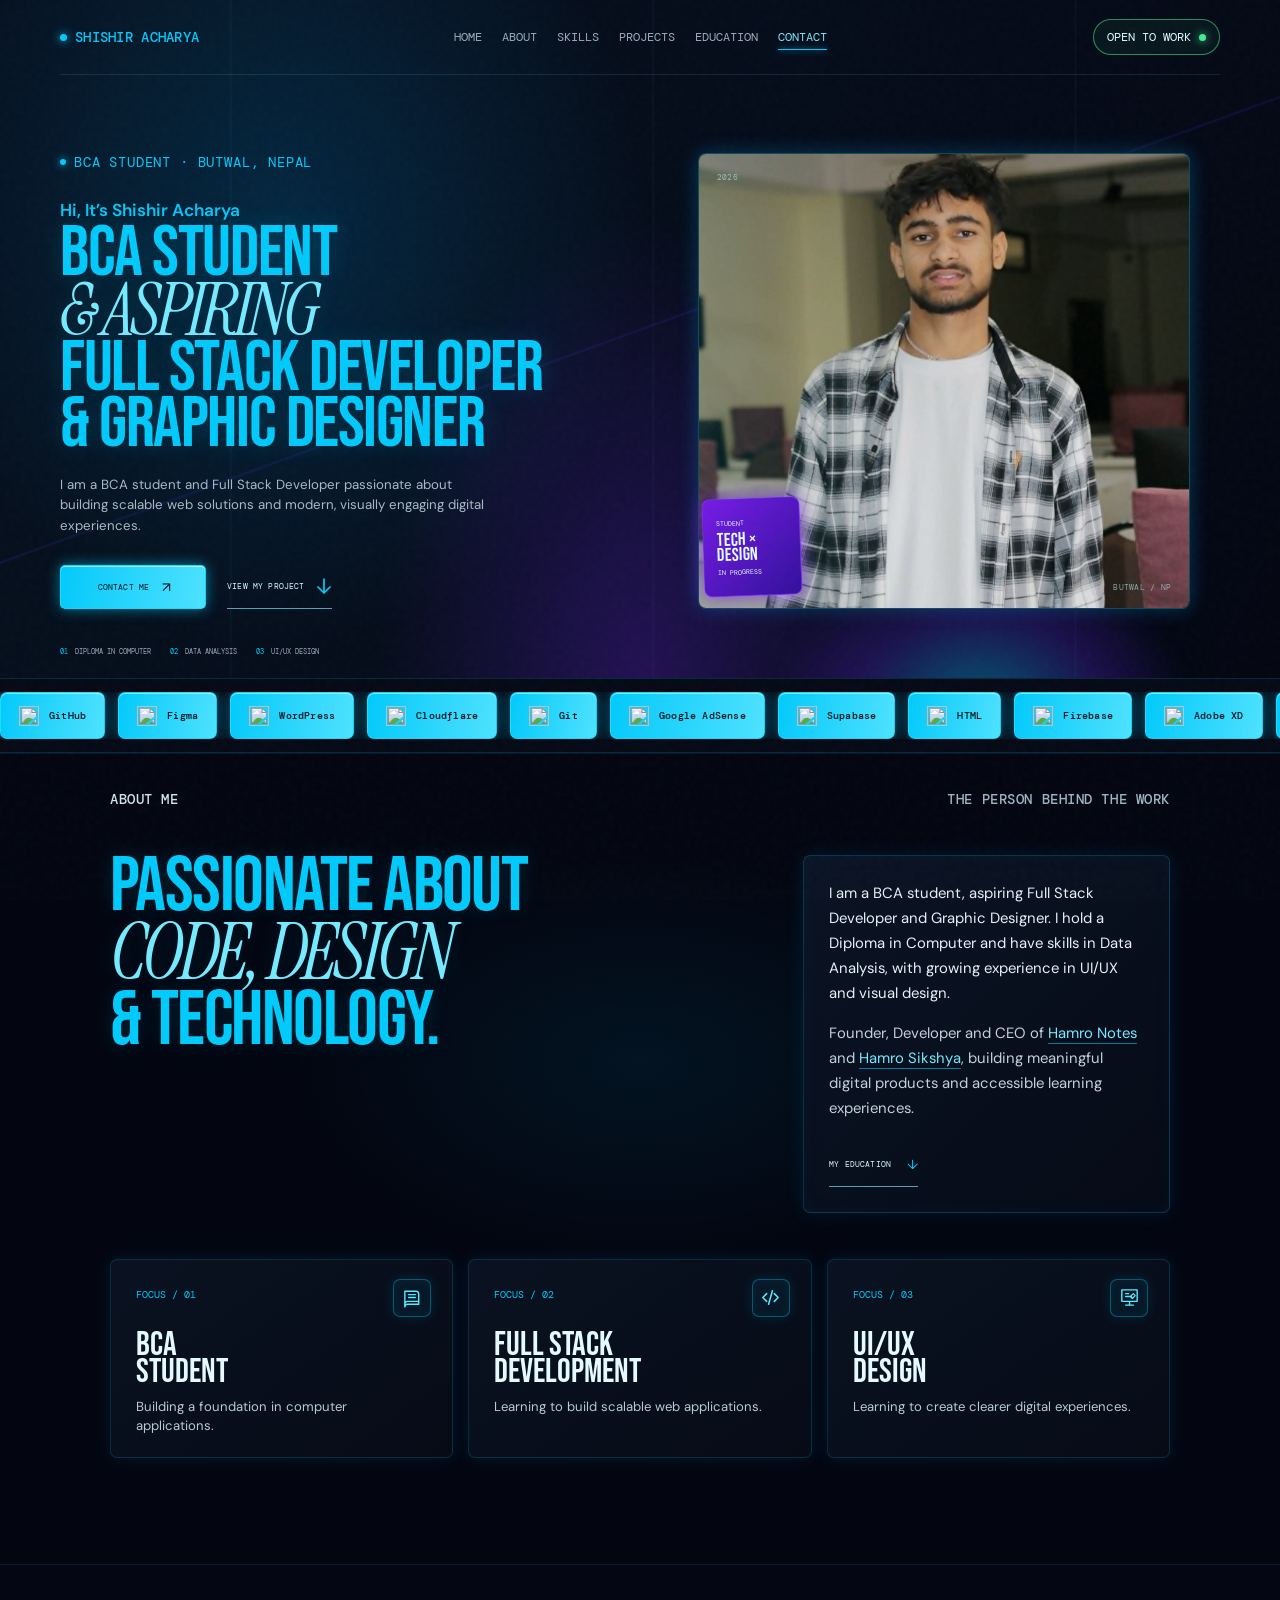
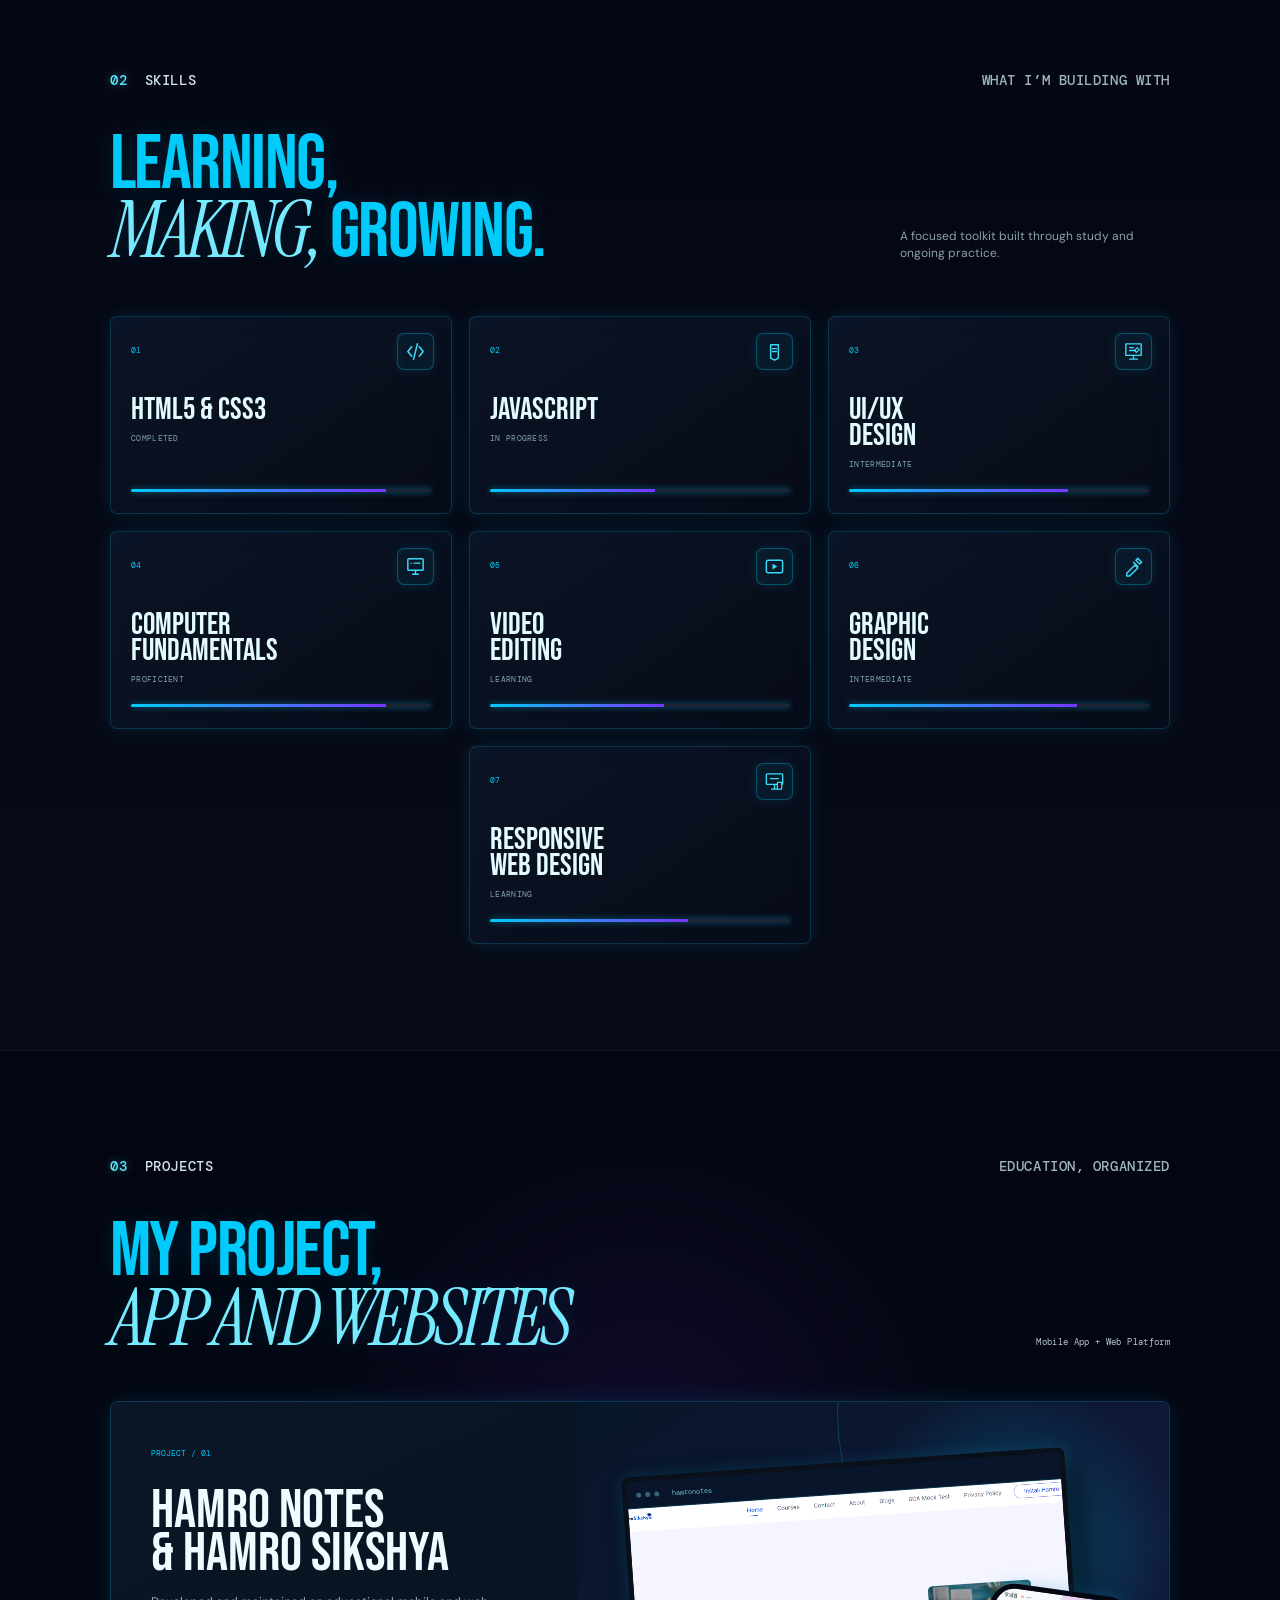
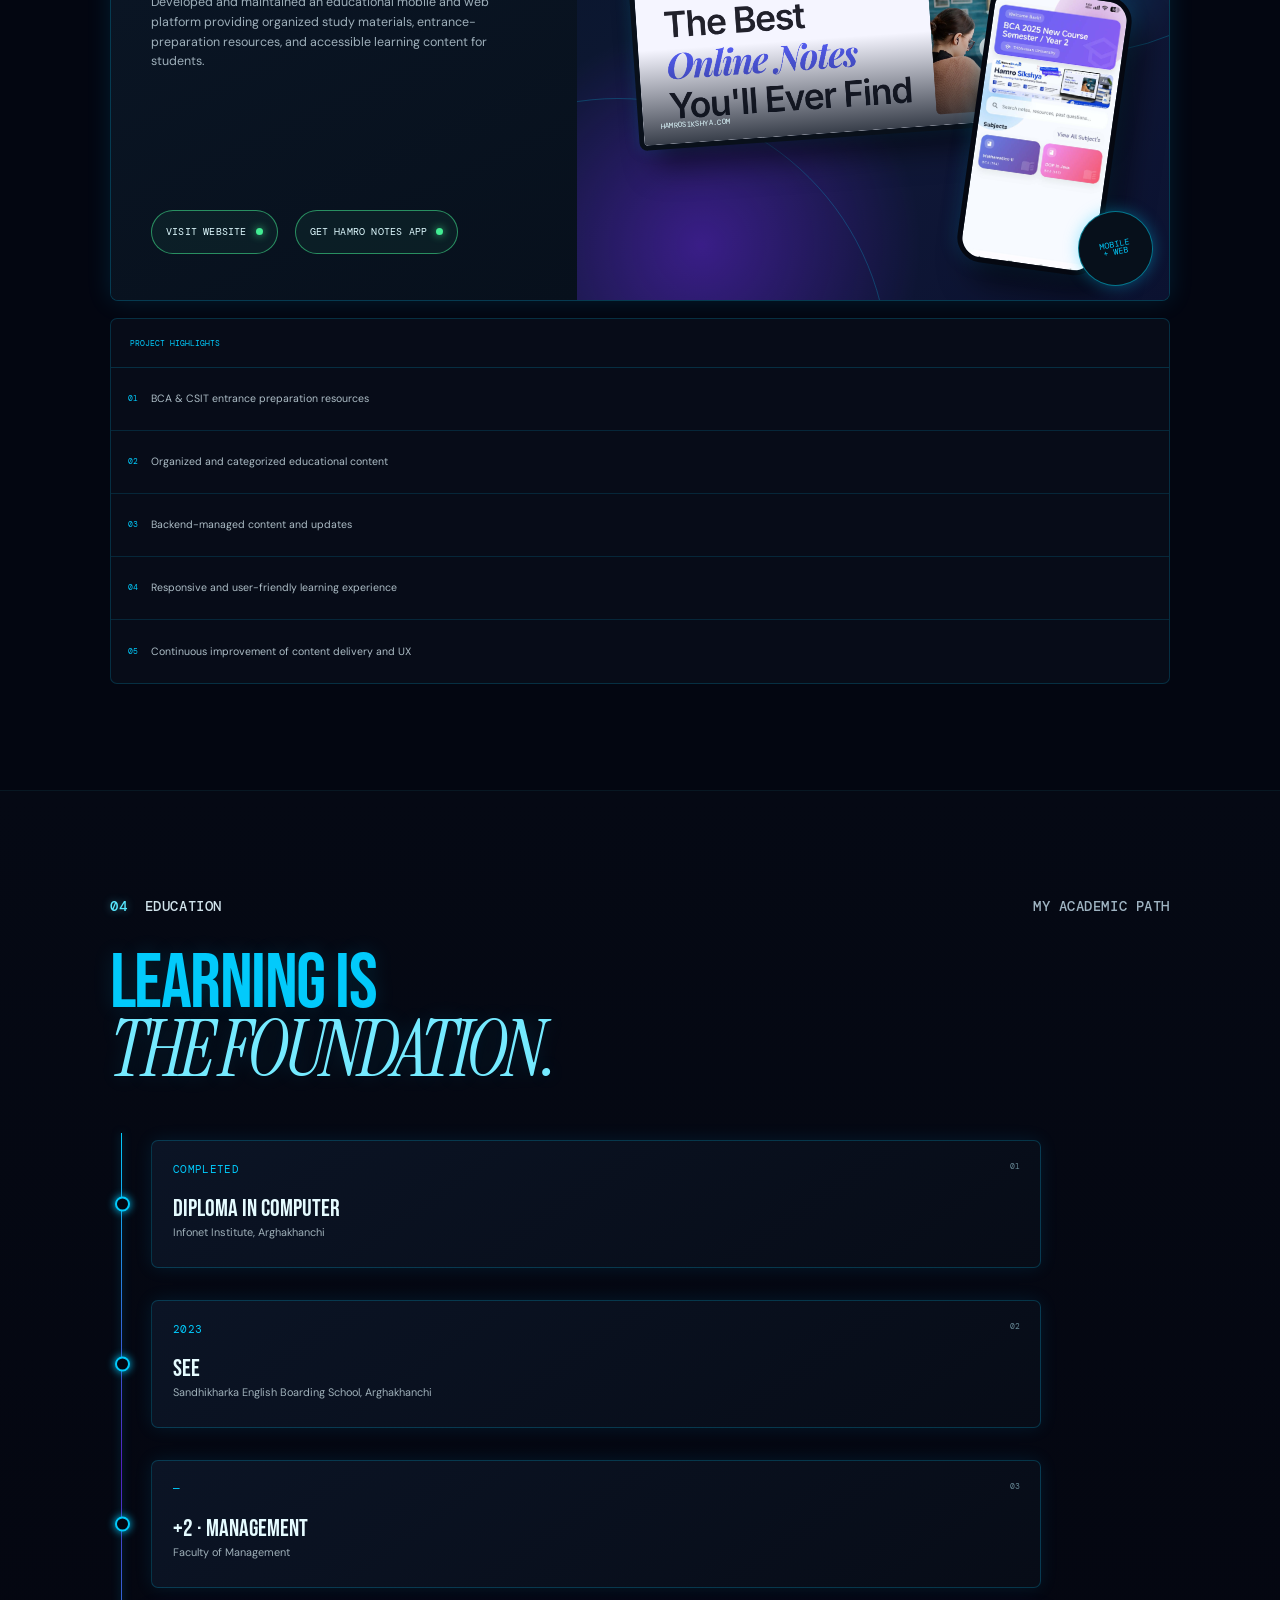
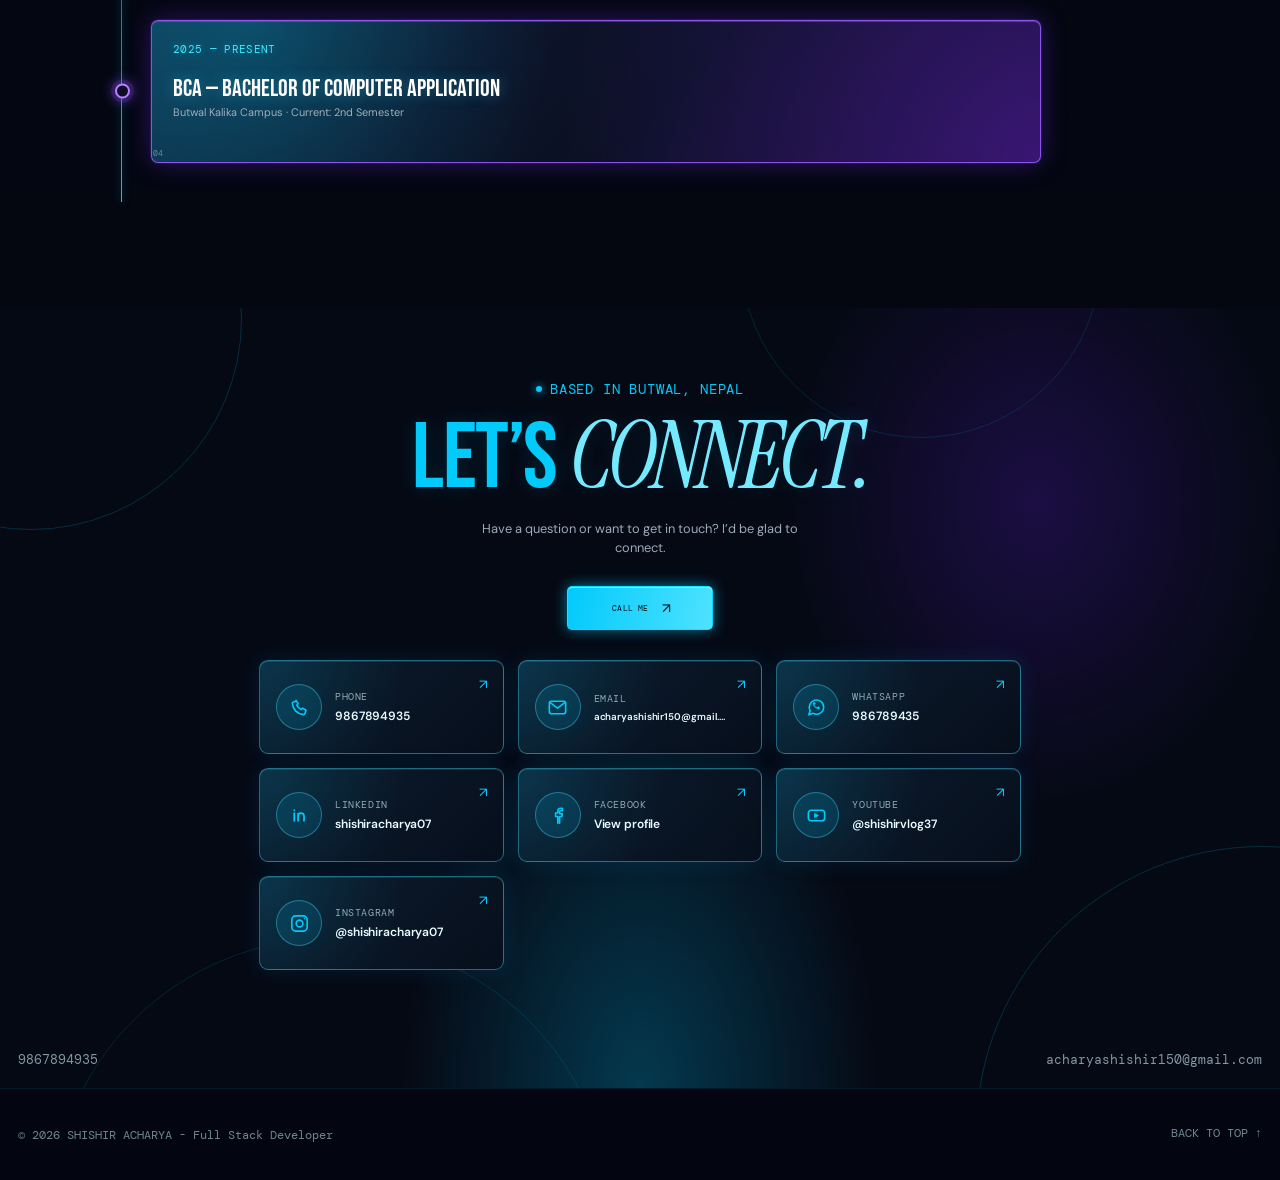
==== commit c52a644d: "Add files via upload" ====
--- a/index.html
+++ b/index.html
@@ -66,6 +66,11 @@
     <div class="page-shell">
       <header class="site-header" id="home">
         <a class="wordmark" href="#home" aria-label="Shishir Acharya home"><span class="wordmark-dot"></span>SHISHIR ACHARYA</a>
+        <button class="mobile-menu-toggle" aria-label="Toggle navigation menu" aria-expanded="false">
+          <span></span>
+          <span></span>
+          <span></span>
+        </button>
         <nav class="main-nav" aria-label="Primary navigation">
           <a class="active" href="#home">HOME</a>
           <a href="#about">ABOUT</a>
@@ -94,7 +99,7 @@
             <div class="portrait-frame">
               <div class="portrait-sun" aria-hidden="true"></div>
               <div class="portrait-placeholder">
-                <img class="profile-image" src="assets/shishir-acharya-profile-new.jpg" alt="Shishir Acharya" />
+                <img class="profile-image" src="profile pic.jpg" alt="Shishir Acharya" />
                 <div class="portrait-photo-overlay" aria-hidden="true"></div>
               </div>
               <span class="portrait-location">BUTWAL / NP</span>
@@ -200,9 +205,9 @@
             <div class="platform-visual" aria-label="Hamro Notes and Hamro Sikshya platform visual">
               <div class="browser-window">
                 <div class="browser-bar"><span></span><span></span><span></span><b>hamronotes</b></div>
-                <div class="browser-content"><img class="project-screenshot" src="assets/hamro-sikshya-home.png" alt="Hamro Sikshya website home page" /><span>HAMROSIKSHYA.COM</span></div>
-              </div>
-              <div class="phone-window"><img class="notes-screenshot" src="assets/hamro-notes-app.jpg" alt="Hamro Notes mobile app home screen" /></div>
+                <div class="browser-content"><img class="project-screenshot" src="Hamro sikshya.png" alt="Hamro Sikshya website home page" /><span>HAMROSIKSHYA.COM</span></div>
+              </div>
+              <div class="phone-window"><img class="notes-screenshot" src="hamro Notes.jpg" alt="Hamro Notes mobile app home screen" /></div>
               <div class="platform-stamp">MOBILE<br />+ WEB</div>
             </div>
           </article>
--- a/styles.css
+++ b/styles.css
@@ -27,6 +27,11 @@
 .page-shell { width: 100%; overflow: hidden; background: var(--canvas); }
 
 .site-header { position: absolute; z-index: 10; top: 0; right: 0; left: 0; height: 75px; display: grid; grid-template-columns: 1fr auto 1fr; align-items: center; width: min(1160px, calc(100% - 58px)); margin: 0 auto; border-bottom: 1px solid rgba(120, 231, 255, .12); }
+.mobile-menu-toggle { display: none; flex-direction: column; background: none; border: none; cursor: pointer; padding: 8px 12px; gap: 5px; align-items: center; justify-self: center; }
+.mobile-menu-toggle span { width: 24px; height: 2px; background: var(--cyan); border-radius: 2px; transition: all .3s ease; display: block; }
+.mobile-menu-toggle[aria-expanded="true"] span:nth-child(1) { transform: rotate(45deg) translate(8px, 8px); }
+.mobile-menu-toggle[aria-expanded="true"] span:nth-child(2) { opacity: 0; }
+.mobile-menu-toggle[aria-expanded="true"] span:nth-child(3) { transform: rotate(-45deg) translate(8px, -8px); }
 .wordmark { display: flex; align-items: center; gap: 8px; color: var(--cyan); font: 500 .9rem/1 var(--mono); letter-spacing: .02em; }
 .wordmark-dot { width: 7px; height: 7px; border-radius: 50%; background: var(--cyan); box-shadow: 0 0 10px var(--cyan); }
 .main-nav { display: flex; gap: 20px; }
@@ -52,10 +57,10 @@
 .serif-italic { color: var(--cyan-bright); font-family: var(--serif); font-style: italic; font-weight: 400; text-transform: none; letter-spacing: -.055em; }
 .hero-description { max-width: 430px; margin-bottom: 28px; color: #a8bac6; font-size: .83rem; line-height: 1.57; }
 .hero-actions { display: flex; align-items: center; gap: 21px; }
-.pill-button { display: inline-flex; align-items: center; justify-content: center; gap: 13px; min-width: 146px; padding: 11px 13px 11px 16px; border: 1px solid rgba(0,227,255,.7); border-radius: 5px; color: #001017; background: linear-gradient(100deg, var(--cyan), #4ee2ff); box-shadow: 0 0 14px rgba(0,202,251,.58), inset 0 1px rgba(255,255,255,.55); font: .53rem var(--mono); letter-spacing: .02em; transition: transform .25s, box-shadow .25s; }
+.pill-button { display: inline-flex; align-items: center; justify-content: center; gap: 13px; min-width: 146px; padding: 11px 13px 11px 16px; border: 1px solid rgba(0,227,255,.7); border-radius: 5px; color: #001017; background: linear-gradient(100deg, var(--cyan), #4ee2ff); box-shadow: 0 0 14px rgba(0,202,251,.58), inset 0 1px rgba(255,255,255,.55); font: .53rem var(--mono); letter-spacing: .02em; transition: transform .25s, box-shadow .25s; min-height: 44px; }
 .pill-button span { font: .87rem/0 var(--sans); }
 .pill-button:hover { box-shadow: 0 0 25px rgba(0,202,251,.88), inset 0 1px rgba(255,255,255,.55); transform: translateY(-3px); }
-.under-link { display: inline-flex; align-items: center; gap: 11px; padding-bottom: 5px; border-bottom: 1px solid rgba(129, 229, 255, .67); color: #d9fbff; font: .53rem var(--mono); letter-spacing: .02em; transition: color .25s, border-color .25s; }
+.under-link { display: inline-flex; align-items: center; gap: 11px; padding-bottom: 5px; padding: 8px 0; border-bottom: 1px solid rgba(129, 229, 255, .67); color: #d9fbff; font: .53rem var(--mono); letter-spacing: .02em; transition: color .25s, border-color .25s; min-height: 44px; }
 .under-link span { margin-left: 5px; color: var(--cyan); font: .82rem var(--sans); }
 .under-link .down-arrow { display: inline-flex; width: 16px; height: 18px; margin-left: 0; }
 .under-link .down-arrow svg { width: 100%; height: 100%; }
@@ -143,9 +148,10 @@
 .project-intro h3 { margin: 0 0 18px; color: #ecfcff; font: 3.42rem/.79 var(--display); }
 .project-intro > p:nth-of-type(2) { max-width: 350px; margin-bottom: 26px; color: #9eafba; font-size: .78rem; line-height: 1.57; }
 .project-links { display: flex; flex-wrap: wrap; align-items: center; gap: 17px; margin-top: auto; }
-.project-action { display: inline-flex; align-items: center; gap: 9px; padding: 10px 14px; border: 1px solid rgba(66,237,147,.55); border-radius: 999px; color: #dffaff; background: rgba(66,237,147,.06); font: .6rem var(--mono); letter-spacing: .02em; transition: color .25s, background .25s, border-color .25s; }
+.project-action { display: inline-flex; align-items: center; gap: 9px; padding: 10px 14px; border: 1px solid rgba(66,237,147,.55); border-radius: 999px; color: #dffaff; background: rgba(66,237,147,.06); font: .6rem var(--mono); letter-spacing: .02em; transition: color .25s, background .25s, border-color .25s; min-height: 44px; }
 .project-action span { width: 7px; height: 7px; border-radius: 50%; background: #42ed93; box-shadow: 0 0 9px rgba(66,237,147,.9); transition: transform .25s, box-shadow .25s; }
-.project-action:hover { border-color: #42ed93; color: #fff; background: rgba(66,237,147,.14); }.project-action:hover span { box-shadow: 0 0 14px rgba(66,237,147,1); transform: scale(1.2); }
+.project-action:hover { border-color: #42ed93; color: #fff; background: rgba(66,237,147,.14); }
+.project-action:hover span { box-shadow: 0 0 14px rgba(66,237,147,1); transform: scale(1.2); }
 .platform-visual { position: relative; overflow: hidden; background: radial-gradient(circle at 74% 30%, rgba(0,210,255,.28), transparent 30%), radial-gradient(circle at 21% 89%, rgba(120,38,255,.4), transparent 34%), linear-gradient(145deg, #08162a, #101838 58%, #0b1230); }
 .platform-visual::before, .platform-visual::after { content: ""; position: absolute; border: 1px solid rgba(0,216,255,.22); border-radius: 50%; }
 .platform-visual::before { top: -230px; right: -150px; width: 480px; height: 480px; }
@@ -181,26 +187,129 @@
 
 .reveal { opacity: 0; transform: translateY(19px); transition: opacity .6s ease, transform .6s ease; }.reveal.is-visible { opacity: 1; transform: translateY(0); }.delay-1 { transition-delay: .1s; }.delay-2 { transition-delay: .2s; }
 
+@media (min-width: 1400px) {
+  .site-header { width: calc(100% - 80px); }
+  .section { width: min(1200px, calc(100% - 80px)); }
+  .hero { width: min(1200px, calc(100% - 80px)); }
+}
+
 @media (max-width: 900px) {
-  .site-header { width: calc(100% - 42px); }.main-nav { display: none; }.hero { grid-template-columns: 1fr .8fr; min-height: 625px; }.portrait-column { min-height: 355px; padding-left: 18px; }.hero-meta { left: 29px; }.section { padding-right: 29px; padding-left: 29px; }.about-layout { gap: 6%; }.project-feature, .project-details { grid-template-columns: .78fr 1.22fr; }.project-intro { padding: 36px 27px; }.project-intro h3 { font-size: 3rem; }.education-list { max-width: 720px; }.contact-details { right: 29px; left: 29px; }.site-footer { padding-right: 29px; padding-left: 29px; }
+  .site-header { width: calc(100% - 42px); }
+  .mobile-menu-toggle { display: flex; }
+  .main-nav { position: fixed; top: 75px; left: 0; right: 0; bottom: 0; flex-direction: column; background: linear-gradient(135deg, #0a1425, #070c17); border-bottom: 1px solid var(--line); gap: 0; transform: translateX(-100%); transition: transform .3s ease; width: 100%; padding: 20px 0; max-height: calc(100vh - 75px); overflow-y: auto; z-index: 9; }
+  .main-nav.active { transform: translateX(0); }
+  .main-nav a { padding: 16px 24px; border-bottom: 1px solid rgba(0,219,255,.1); font-size: .85rem; width: 100%; }
+  .nav-contact { position: fixed; bottom: 20px; left: 20px; right: 20px; width: auto; z-index: 9; }
+  .hero { grid-template-columns: 1fr .8fr; min-height: 625px; }
+  .portrait-column { min-height: 355px; padding-left: 18px; }
+  .hero-meta { left: 29px; }
+  .section { padding-right: 29px; padding-left: 29px; }
+  .about-layout { gap: 6%; }
+  .project-feature, .project-details { grid-template-columns: .78fr 1.22fr; }
+  .project-intro { padding: 36px 27px; }
+  .project-intro h3 { font-size: 3rem; }
+  .education-list { max-width: 720px; }
+  .contact-details { right: 29px; left: 29px; }
+  .site-footer { padding-right: 29px; padding-left: 29px; }
+}
+
+@media (max-width: 768px) {
+  .about-cards { grid-template-columns: repeat(2, 1fr); }
+  .skill-grid { grid-template-columns: repeat(2, 1fr); }
+  .contact-links { grid-template-columns: repeat(2, minmax(0, 1fr)); }
 }
 
 @media (max-width: 650px) {
-  .site-header { height: 65px; width: calc(100% - 34px); }.nav-contact { font-size: .49rem; }.hero { display: flex; flex-direction: column; min-height: auto; padding: 112px 18px 0; }.hero-copy { padding: 0; }.intro-line { margin-top: 24px; font-size: 1rem; }h1 { font-size: clamp(3.7rem, 15vw, 5.3rem); }.hero-description { font-size: .78rem; }.hero-actions { align-items: flex-start; flex-direction: column; gap: 19px; }.portrait-column { width: min(100%, 390px); min-height: 355px; margin: 42px auto 62px; padding-left: 12px; }.portrait-frame { right: 13px; }.profile-tag { width: 84px; height: 84px; padding: 11px; }.profile-tag strong { font-size: 1rem; }.hero-meta { position: static; width: calc(100% + 36px); margin-left: -18px; display: grid; grid-template-columns: 1fr; gap: 0; border-top: 1px solid var(--line); }.hero-meta p { padding: 12px 18px; border-bottom: 1px solid var(--line); }.tech-chip { min-height: 42px; padding: 0 14px; font-size: .56rem; }.tech-chip img { width: 17px; height: 17px; }.section { padding: 71px 18px; }.section-top { font-size: .78rem; }.section-top p:last-child { max-width: 160px; line-height: 1.35; text-align: right; }h2 { font-size: clamp(3.5rem, 14vw, 5.1rem); }.about-layout { grid-template-columns: 1fr; gap: 29px; margin: 38px 0 32px; }.about-content { padding: 20px; }.about-cards { grid-template-columns: 1fr; }.about-cards article { min-height: 127px; }.about-cards strong { margin-top: 22px; }.skills-heading { align-items: start; flex-direction: column; gap: 18px; margin: 36px 0; }.skill-grid { grid-template-columns: 1fr 1fr; gap: 12px; }.skill-card { min-height: 174px; padding: 16px; }.skill-card h3 { margin-top: 31px; font-size: 1.65rem; }.skill-card::after { right: 16px; bottom: 16px; left: 16px; }.project-heading { align-items: start; flex-direction: column; gap: 13px; margin: 37px 0; }.project-feature { grid-template-columns: 1fr; }.project-intro { min-height: 340px; padding: 34px 24px; }.project-intro h3 { font-size: 3.35rem; }.platform-visual { min-height: 398px; }.browser-window { height: 55%; }.phone-window { width: 143px; height: 281px; }.project-details { grid-template-columns: 1fr; }.detail-label { padding: 19px; border-bottom: 1px solid rgba(0,205,255,.18); }.project-details ul { border-left: 0; }.project-details li { min-height: 63px; padding: 12px 17px; font-size: .66rem; }.education-heading { margin: 37px 0 47px; text-align: left; }.education-list { margin-left: 11px; padding-left: 30px; }.education-list::before { left: 0; }.education-item, .education-item:nth-child(even) { width: 100%; min-height: 128px; margin-left: 0; }.education-item::after, .education-item:nth-child(even)::after { right: auto; left: -37px; }.education-item h3 { font-size: 1.53rem; }.contact { min-height: 500px; }.contact-content { padding: 72px 19px 118px; }.contact h2 { font-size: clamp(4.25rem, 17vw, 5.8rem); }.contact-actions { flex-direction: column; gap: 19px; }.contact-details { right: 18px; bottom: 20px; left: 18px; font-size: .45rem; }.contact-details span { display: none; }.site-footer { min-height: 92px; flex-wrap: wrap; align-content: center; padding: 0 18px; }.site-footer > span:nth-child(2) { display: none; }
-}
-
-@media (max-width: 650px) {
-  .contact-links { grid-template-columns: repeat(2, minmax(0, 1fr)); gap: 12px; }.contact-link-card { min-height: 88px; padding: 14px 31px 14px 13px; gap: 10px; }.contact-link-icon { flex-basis: 40px; width: 40px; height: 40px; }.contact-link-icon svg { width: 20px; height: 20px; }.contact-link-handle { font-size: .68rem; }.contact-link-arrow { top: 14px; right: 12px; }
-}
+  .site-header { height: 65px; width: calc(100% - 34px); }
+  .wordmark { font-size: 0.8rem; gap: 6px; }
+  .wordmark-dot { width: 6px; height: 6px; }
+  .nav-contact { font-size: .49rem; }
+  .hero { display: flex; flex-direction: column; min-height: auto; padding: 112px 18px 0; }
+  .hero-copy { padding: 0; }
+  .intro-line { margin-top: 24px; font-size: 1rem; }
+  h1 { font-size: clamp(3.7rem, 15vw, 5.3rem); }
+  .hero-description { font-size: .78rem; }
+  .hero-actions { align-items: flex-start; flex-direction: column; gap: 19px; }
+  .portrait-column { width: min(100%, 390px); min-height: 355px; margin: 42px auto 62px; padding-left: 12px; }
+  .portrait-frame { right: 13px; }
+  .profile-tag { width: 84px; height: 84px; padding: 11px; }
+  .profile-tag strong { font-size: 1rem; }
+  .hero-meta { position: static; width: calc(100% + 36px); margin-left: -18px; display: grid; grid-template-columns: 1fr; gap: 0; border-top: 1px solid var(--line); }
+  .hero-meta p { padding: 12px 18px; border-bottom: 1px solid var(--line); }
+  .tech-chip { min-height: 42px; padding: 0 14px; font-size: .56rem; }
+  .tech-chip img { width: 17px; height: 17px; }
+  .section { padding: 71px 18px; }
+  .section-top { font-size: .78rem; }
+  .section-top p:last-child { max-width: 160px; line-height: 1.35; text-align: right; }
+  h2 { font-size: clamp(3.5rem, 14vw, 5.1rem); }
+  .about-layout { grid-template-columns: 1fr; gap: 29px; margin: 38px 0 32px; }
+  .about-content { padding: 20px; }
+  .about-cards { grid-template-columns: 1fr; }
+  .about-cards article { min-height: 127px; }
+  .about-cards strong { margin-top: 22px; }
+  .skills-heading { align-items: start; flex-direction: column; gap: 18px; margin: 36px 0; }
+  .skill-grid { grid-template-columns: 1fr 1fr; gap: 12px; }
+  .skill-card { min-height: 174px; padding: 16px; }
+  .skill-card h3 { margin-top: 31px; font-size: 1.65rem; }
+  .skill-card::after { right: 16px; bottom: 16px; left: 16px; }
+  .project-heading { align-items: start; flex-direction: column; gap: 13px; margin: 37px 0; }
+  .project-feature { grid-template-columns: 1fr; }
+  .project-intro { min-height: 340px; padding: 34px 24px; }
+  .project-intro h3 { font-size: 3.35rem; }
+  .platform-visual { min-height: 370px; }
+  .browser-window { top: 8%; left: 5%; width: 85%; height: 60%; }
+  .phone-window { width: 130px; height: 258px; right: 6%; bottom: 8%; }
+  .project-details { grid-template-columns: 1fr; }
+  .project-details ul { border-left: 0; border-top: 1px solid rgba(0,205,255,.18); }
+  .education-list { max-width: 100%; padding: 0; }
+  .education-list::before { display: none; }
+  .education-item { width: 100%; margin-left: 0 !important; }
+  .education-item::after { display: none; }
+  .contact h2 { font-size: clamp(3rem, 12vw, 5.5rem); }
+  .contact-content > p:nth-of-type(2) { font-size: .75rem; }
+  .contact-actions { gap: 14px; }
+  .contact-links { grid-template-columns: repeat(2, minmax(0, 1fr)); gap: 12px; }
+  .contact-link-card { min-height: 88px; padding: 14px 31px 14px 13px; gap: 10px; }
+  .contact-link-icon { flex-basis: 40px; width: 40px; height: 40px; }
+  .contact-link-icon svg { width: 20px; height: 20px; }
+  .contact-link-handle { font-size: .68rem; }
+  .contact-link-arrow { top: 14px; right: 12px; }
+  .site-footer { padding: 0 18px; }
+}atform-visual { min-height: 398px; }.browser-window { height: 55%; }.phone-window { width: 143px; height: 281px; }.project-details { grid-template-columns: 1fr; }.detail-label { padding: 19px; border-bottom: 1px solid rgba(0,205,255,.18); }.project-details ul { border-left: 0; }.project-details li { min-height: 63px; padding: 12px 17px; font-size: .66rem; }.education-heading { margin: 37px 0 47px; text-align: left; }.education-list { margin-left: 11px; padding-left: 30px; }.education-list::before { left: 0; }.education-item, .education-item:nth-child(even) { width: 100%; min-height: 128px; margin-left: 0; }.education-item::after, .education-item:nth-child(even)::after { right: auto; left: -37px; }.education-item h3 { font-size: 1.53rem; }.contact { min-height: 500px; }.contact-content { padding: 72px 19px 118px; }.contact h2 { font-size: clamp(4.25rem, 17vw, 5.8rem); }.contact-actions { flex-direction: column; gap: 19px; }.contact-details { right: 18px; bottom: 20px; left: 18px; font-size: .45rem; }.contact-details span { display: none; }.site-footer { min-height: 92px; flex-wrap: wrap; align-content: center; padding: 0 18px; }.site-footer > span:nth-child(2) { display: none; }
+}
+
 
 @media (max-width: 430px) {
-  .contact-links { grid-template-columns: 1fr; }.contact-link-card { min-height: 82px; }
+  .contact-links { grid-template-columns: 1fr; }
+  .contact-link-card { min-height: 82px; }
 }
 
 .contact-link-card-email .contact-link-handle { font-size: .61rem; }
 
 @media (max-width: 390px) {
-  .nav-contact { padding: 8px; font-size: 0; }.nav-contact span { width: 9px; height: 9px; }.skill-grid { grid-template-columns: 1fr; }.skill-card { min-height: 144px; }.skill-card h3 { margin-top: 23px; font-size: 1.65rem; }.skill-card::after { right: 16px; bottom: 16px; left: 16px; }.phone-window { width: 125px; height: 247px; padding: 32px 13px 12px; }.phone-window p { font-size: 1.7rem; }.platform-stamp { width: 64px; font-size: .45rem; }.contact-details a:last-child { max-width: 130px; overflow: hidden; text-overflow: ellipsis; white-space: nowrap; }
+  .nav-contact { padding: 8px; font-size: 0; }
+  .nav-contact span { width: 9px; height: 9px; }
+  .wordmark { font-size: 0.75rem; }
+  .skill-grid { grid-template-columns: 1fr; }
+  .skill-card { min-height: 144px; }
+  .skill-card h3 { margin-top: 23px; font-size: 1.65rem; }
+  .skill-card::after { right: 16px; bottom: 16px; left: 16px; }
+  .phone-window { width: 125px; height: 247px; padding: 32px 13px 12px; }
+  .phone-window p { font-size: 1.7rem; }
+  .platform-stamp { width: 64px; font-size: .45rem; }
+  .contact-details a:last-child { max-width: 130px; overflow: hidden; text-overflow: ellipsis; white-space: nowrap; }
+  .eyebrow { font-size: 0.75rem; }
+  h1 { font-size: clamp(2.5rem, 12vw, 4rem); }
+  h2 { font-size: clamp(2.5rem, 11vw, 4rem); }
+}
+
+@media (max-width: 320px) {
+  .site-header { height: 60px; }
+  .hero { padding: 100px 12px 0; }
+  .section { padding: 50px 12px; }
+  .skill-card { min-height: 130px; }
+  .pill-button { padding: 10px 12px; font-size: 0.5rem; }
+  .contact-content { padding: 50px 15px 80px; }
 }
 
 .contact-details { font-size: .8rem; }.site-footer { font-size: .75rem; }
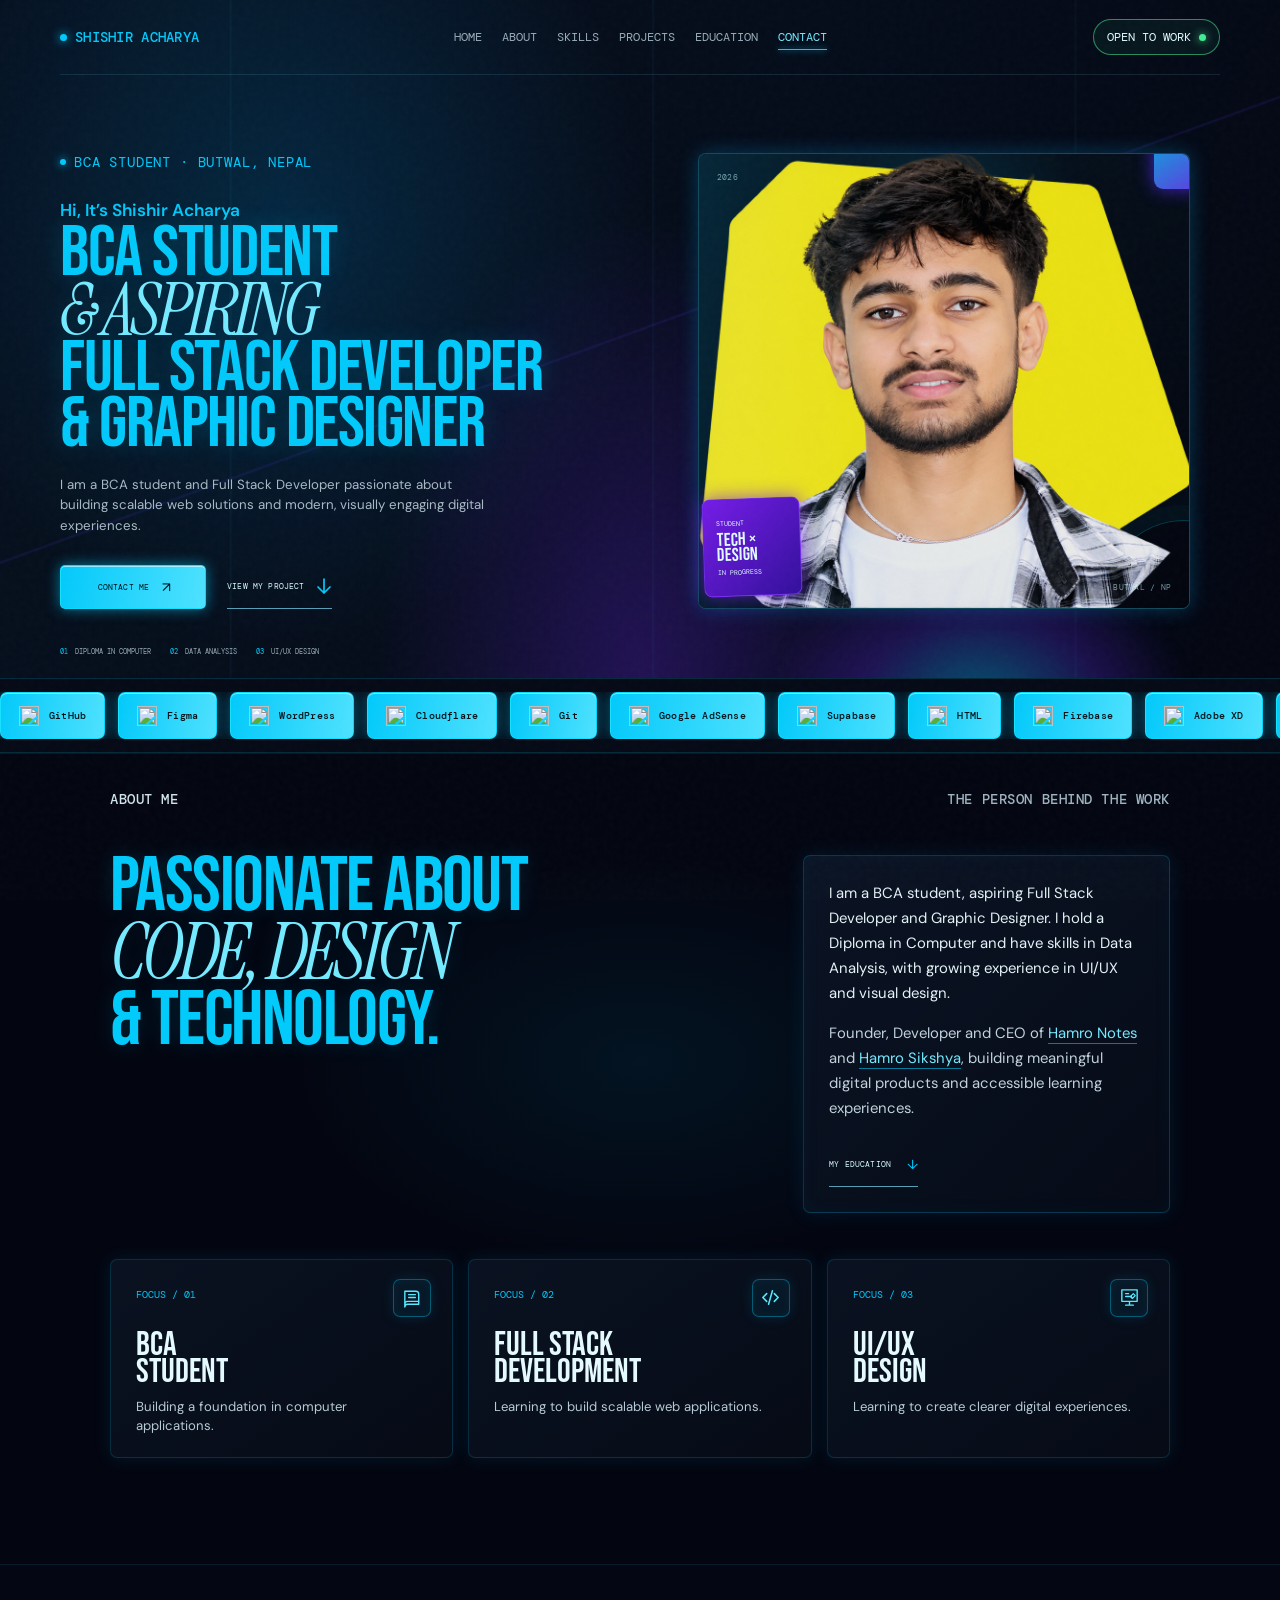
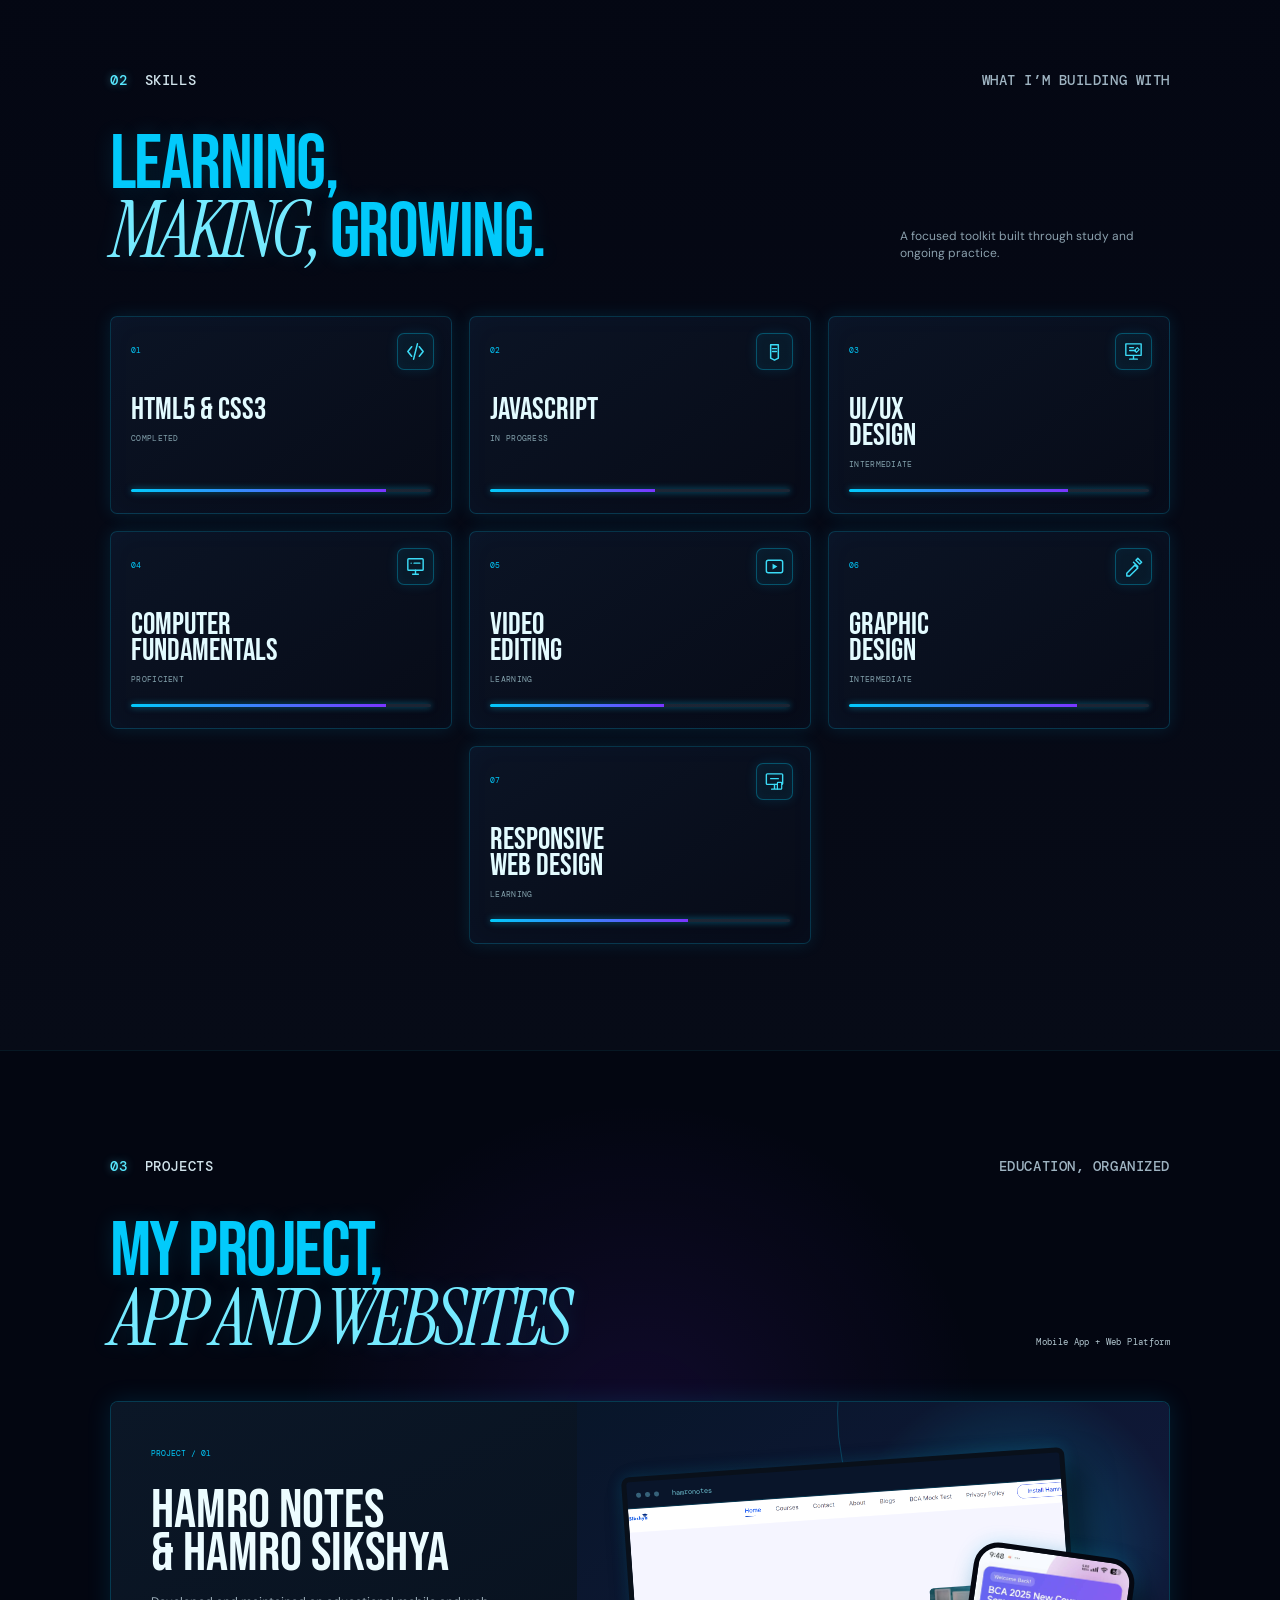
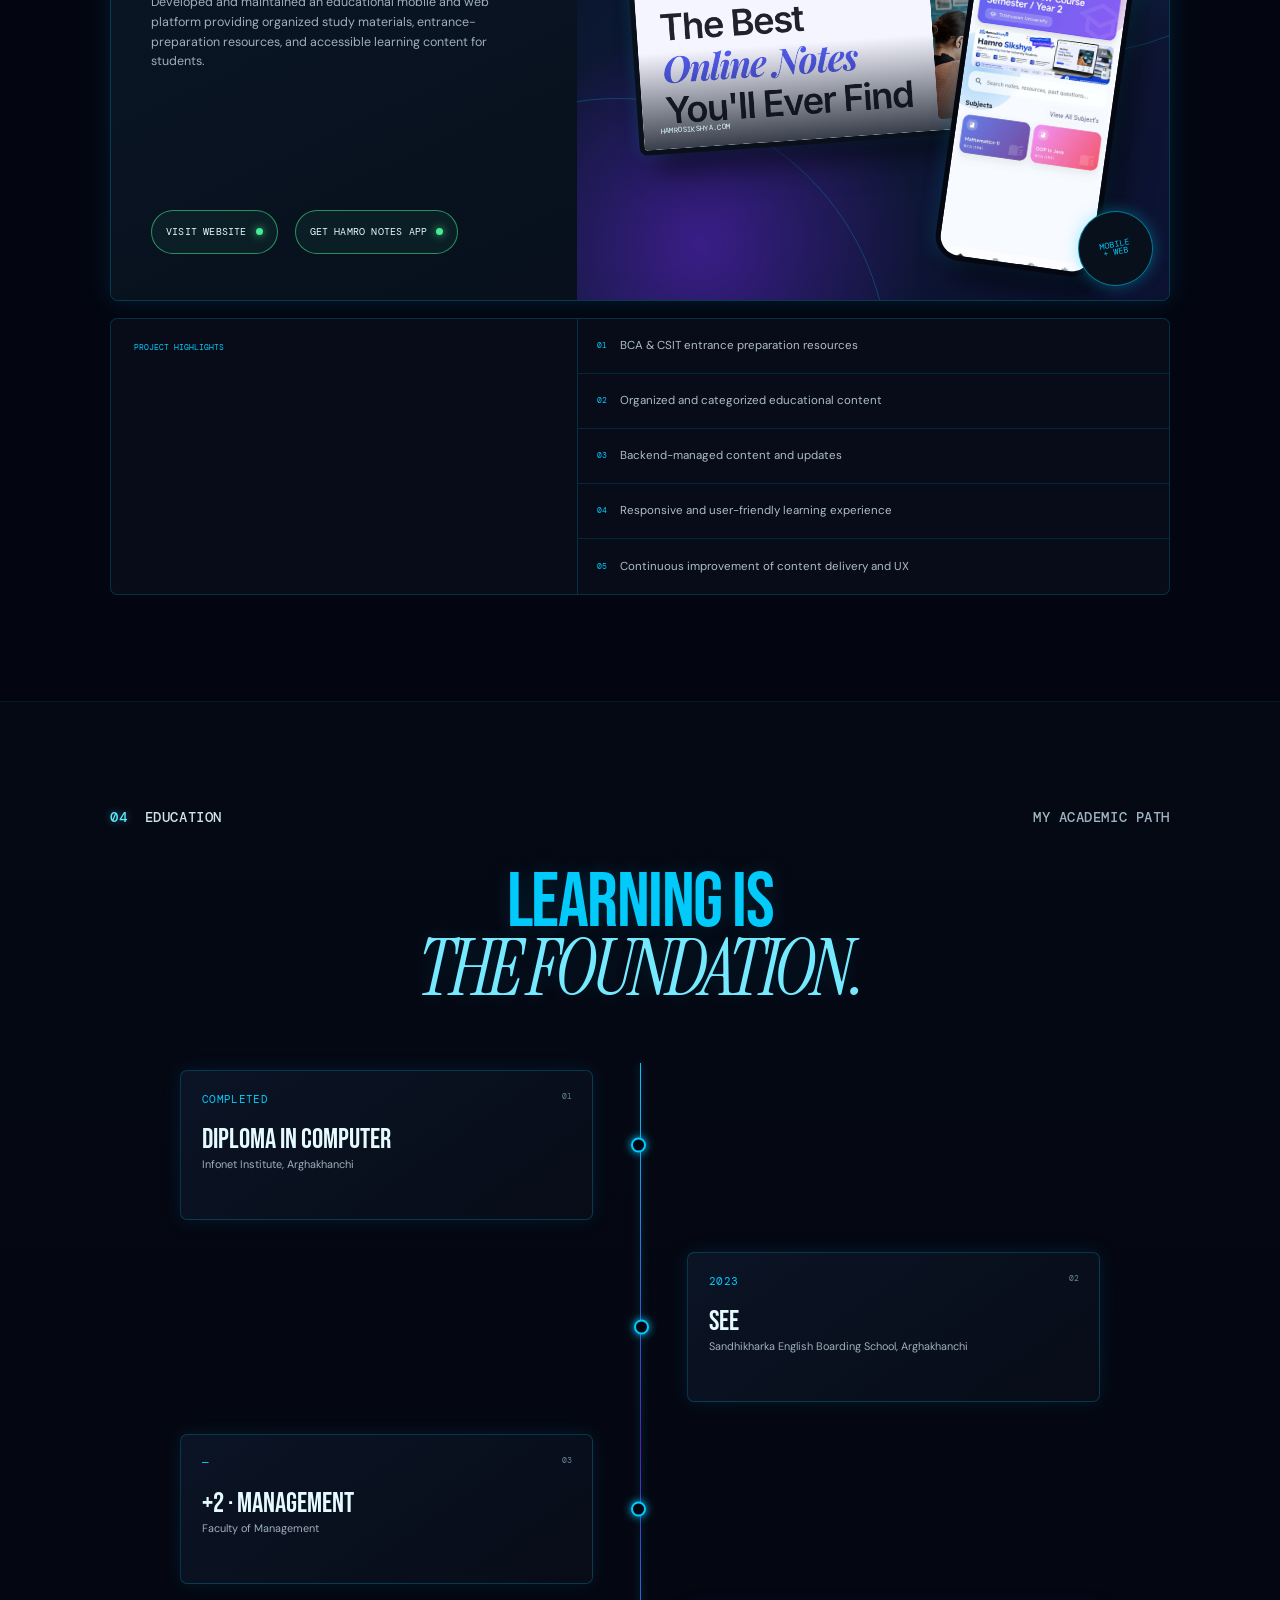
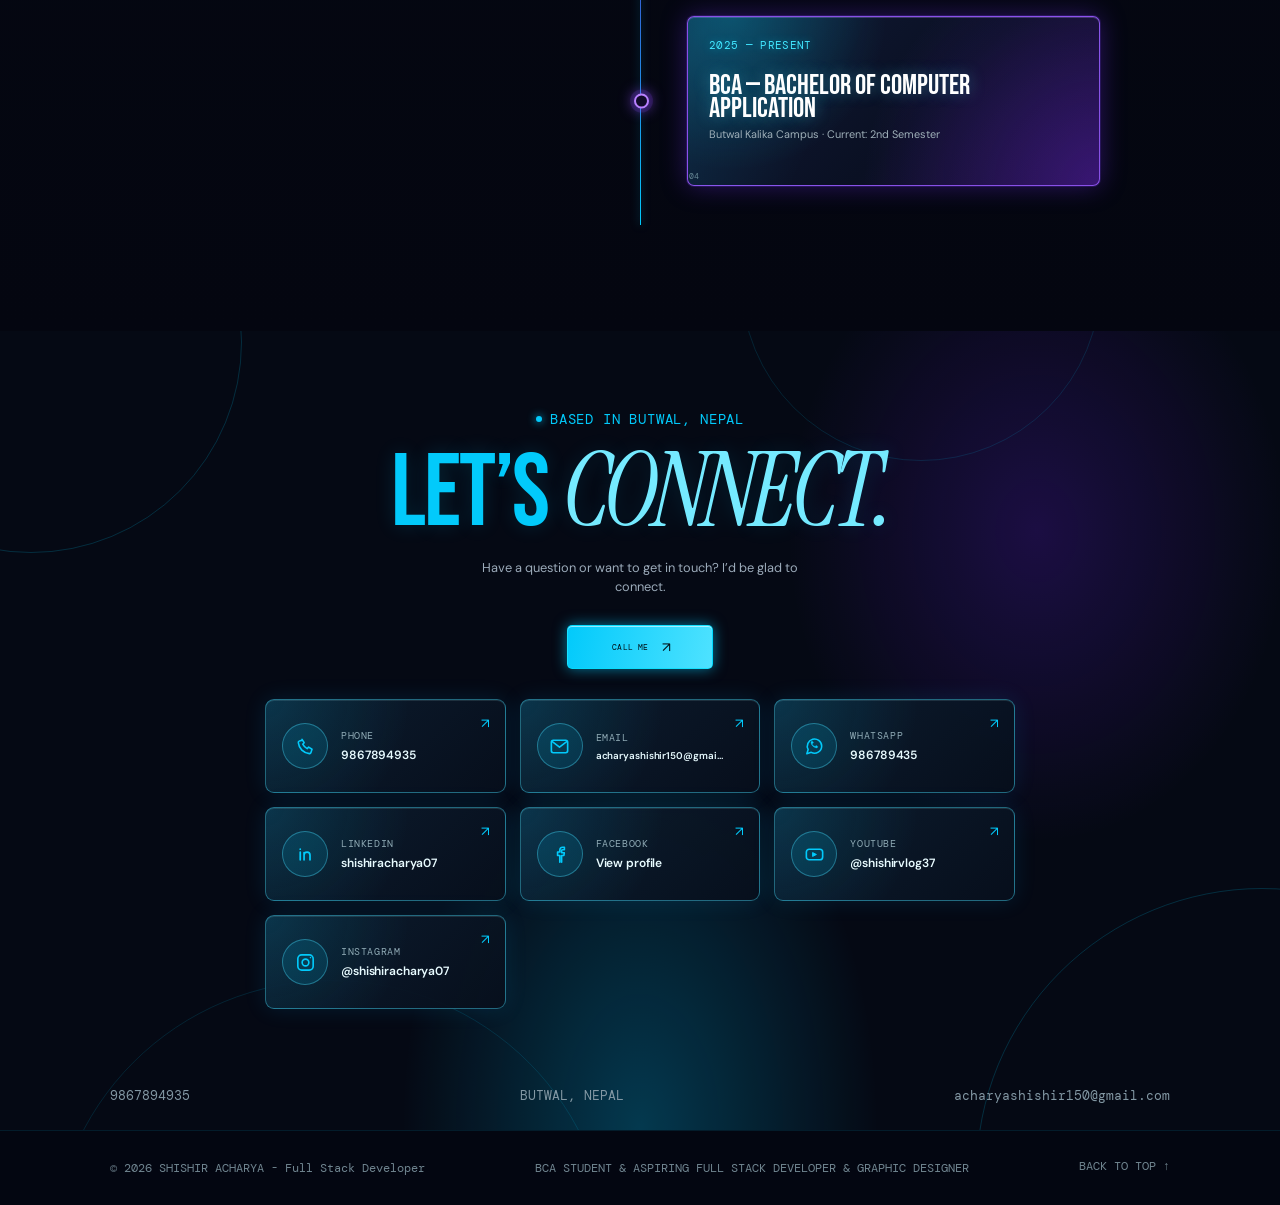
==== commit 6af1a4e3: "Add files via upload" ====
--- a/index.html
+++ b/index.html
@@ -99,7 +99,7 @@
             <div class="portrait-frame">
               <div class="portrait-sun" aria-hidden="true"></div>
               <div class="portrait-placeholder">
-                <img class="profile-image" src="profile pic.jpg" alt="Shishir Acharya" />
+                <img class="profile-image" src="New profile.png" alt="Shishir Acharya" />
                 <div class="portrait-photo-overlay" aria-hidden="true"></div>
               </div>
               <span class="portrait-location">BUTWAL / NP</span>
--- a/styles.css
+++ b/styles.css
@@ -256,9 +256,9 @@
   .project-feature { grid-template-columns: 1fr; }
   .project-intro { min-height: 340px; padding: 34px 24px; }
   .project-intro h3 { font-size: 3.35rem; }
-  .platform-visual { min-height: 370px; }
-  .browser-window { top: 8%; left: 5%; width: 85%; height: 60%; }
-  .phone-window { width: 130px; height: 258px; right: 6%; bottom: 8%; }
+  .platform-visual { min-height: 500px; position: relative; }
+  .browser-window { position: relative; top: auto; left: auto; width: 100%; height: auto; aspect-ratio: 16 / 10; margin-bottom: 30px; transform: none !important; }
+  .phone-window { position: relative; right: auto; bottom: auto; width: 100%; height: auto; aspect-ratio: 1 / 2; border-radius: 12px; transform: none !important; margin-top: 20px; }
   .project-details { grid-template-columns: 1fr; }
   .project-details ul { border-left: 0; border-top: 1px solid rgba(0,205,255,.18); }
   .education-list { max-width: 100%; padding: 0; }
@@ -275,7 +275,16 @@
   .contact-link-handle { font-size: .68rem; }
   .contact-link-arrow { top: 14px; right: 12px; }
   .site-footer { padding: 0 18px; }
-}atform-visual { min-height: 398px; }.browser-window { height: 55%; }.phone-window { width: 143px; height: 281px; }.project-details { grid-template-columns: 1fr; }.detail-label { padding: 19px; border-bottom: 1px solid rgba(0,205,255,.18); }.project-details ul { border-left: 0; }.project-details li { min-height: 63px; padding: 12px 17px; font-size: .66rem; }.education-heading { margin: 37px 0 47px; text-align: left; }.education-list { margin-left: 11px; padding-left: 30px; }.education-list::before { left: 0; }.education-item, .education-item:nth-child(even) { width: 100%; min-height: 128px; margin-left: 0; }.education-item::after, .education-item:nth-child(even)::after { right: auto; left: -37px; }.education-item h3 { font-size: 1.53rem; }.contact { min-height: 500px; }.contact-content { padding: 72px 19px 118px; }.contact h2 { font-size: clamp(4.25rem, 17vw, 5.8rem); }.contact-actions { flex-direction: column; gap: 19px; }.contact-details { right: 18px; bottom: 20px; left: 18px; font-size: .45rem; }.contact-details span { display: none; }.site-footer { min-height: 92px; flex-wrap: wrap; align-content: center; padding: 0 18px; }.site-footer > span:nth-child(2) { display: none; }
+}
+
+@media (max-width: 768px) {
+  .platform-visual { min-height: 450px; }
+  .browser-window { height: 55%; }
+  .phone-window { width: 140px; height: 275px; }
+  .project-details { grid-template-columns: 1fr; }
+  .detail-label { padding: 19px; border-bottom: 1px solid rgba(0,205,255,.18); }
+  .project-details ul { border-left: 0; }
+  .project-details li { min-height: 63px; padding: 12px 17px; font-size: .66rem; }
 }
 
 
@@ -294,9 +303,9 @@
   .skill-card { min-height: 144px; }
   .skill-card h3 { margin-top: 23px; font-size: 1.65rem; }
   .skill-card::after { right: 16px; bottom: 16px; left: 16px; }
-  .phone-window { width: 125px; height: 247px; padding: 32px 13px 12px; }
-  .phone-window p { font-size: 1.7rem; }
-  .platform-stamp { width: 64px; font-size: .45rem; }
+  .platform-visual { min-height: 600px; }
+  .browser-window { aspect-ratio: 16 / 12; margin-bottom: 25px; }
+  .phone-window { aspect-ratio: 1 / 2.2; margin-top: 15px; border-radius: 10px; }
   .contact-details a:last-child { max-width: 130px; overflow: hidden; text-overflow: ellipsis; white-space: nowrap; }
   .eyebrow { font-size: 0.75rem; }
   h1 { font-size: clamp(2.5rem, 12vw, 4rem); }
@@ -310,6 +319,13 @@
   .skill-card { min-height: 130px; }
   .pill-button { padding: 10px 12px; font-size: 0.5rem; }
   .contact-content { padding: 50px 15px 80px; }
+  .platform-visual { min-height: 650px; }
+  .browser-window { margin-bottom: 20px; }
+  .phone-window { margin-top: 10px; }
+}
+
+@media (max-width: 650px) {
+  .platform-visual::before, .platform-visual::after { display: none; }
 }
 
 .contact-details { font-size: .8rem; }.site-footer { font-size: .75rem; }
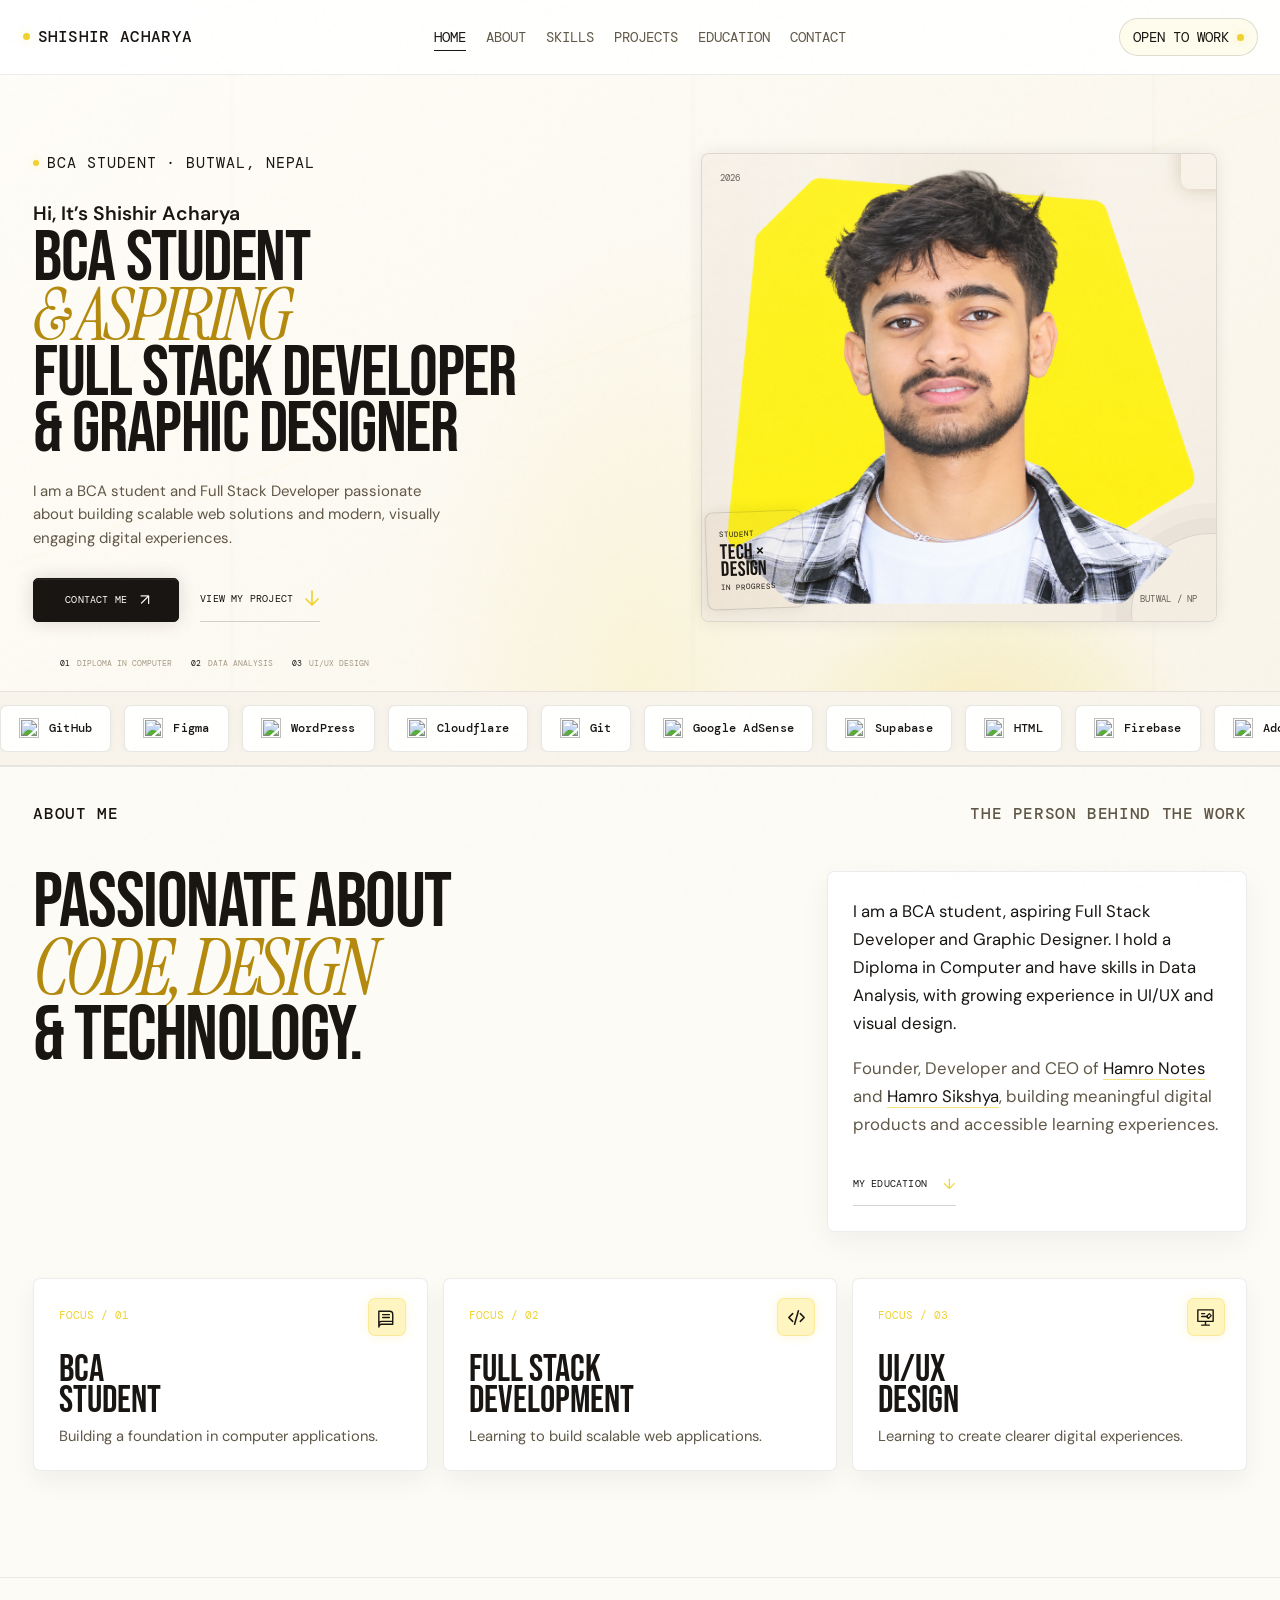
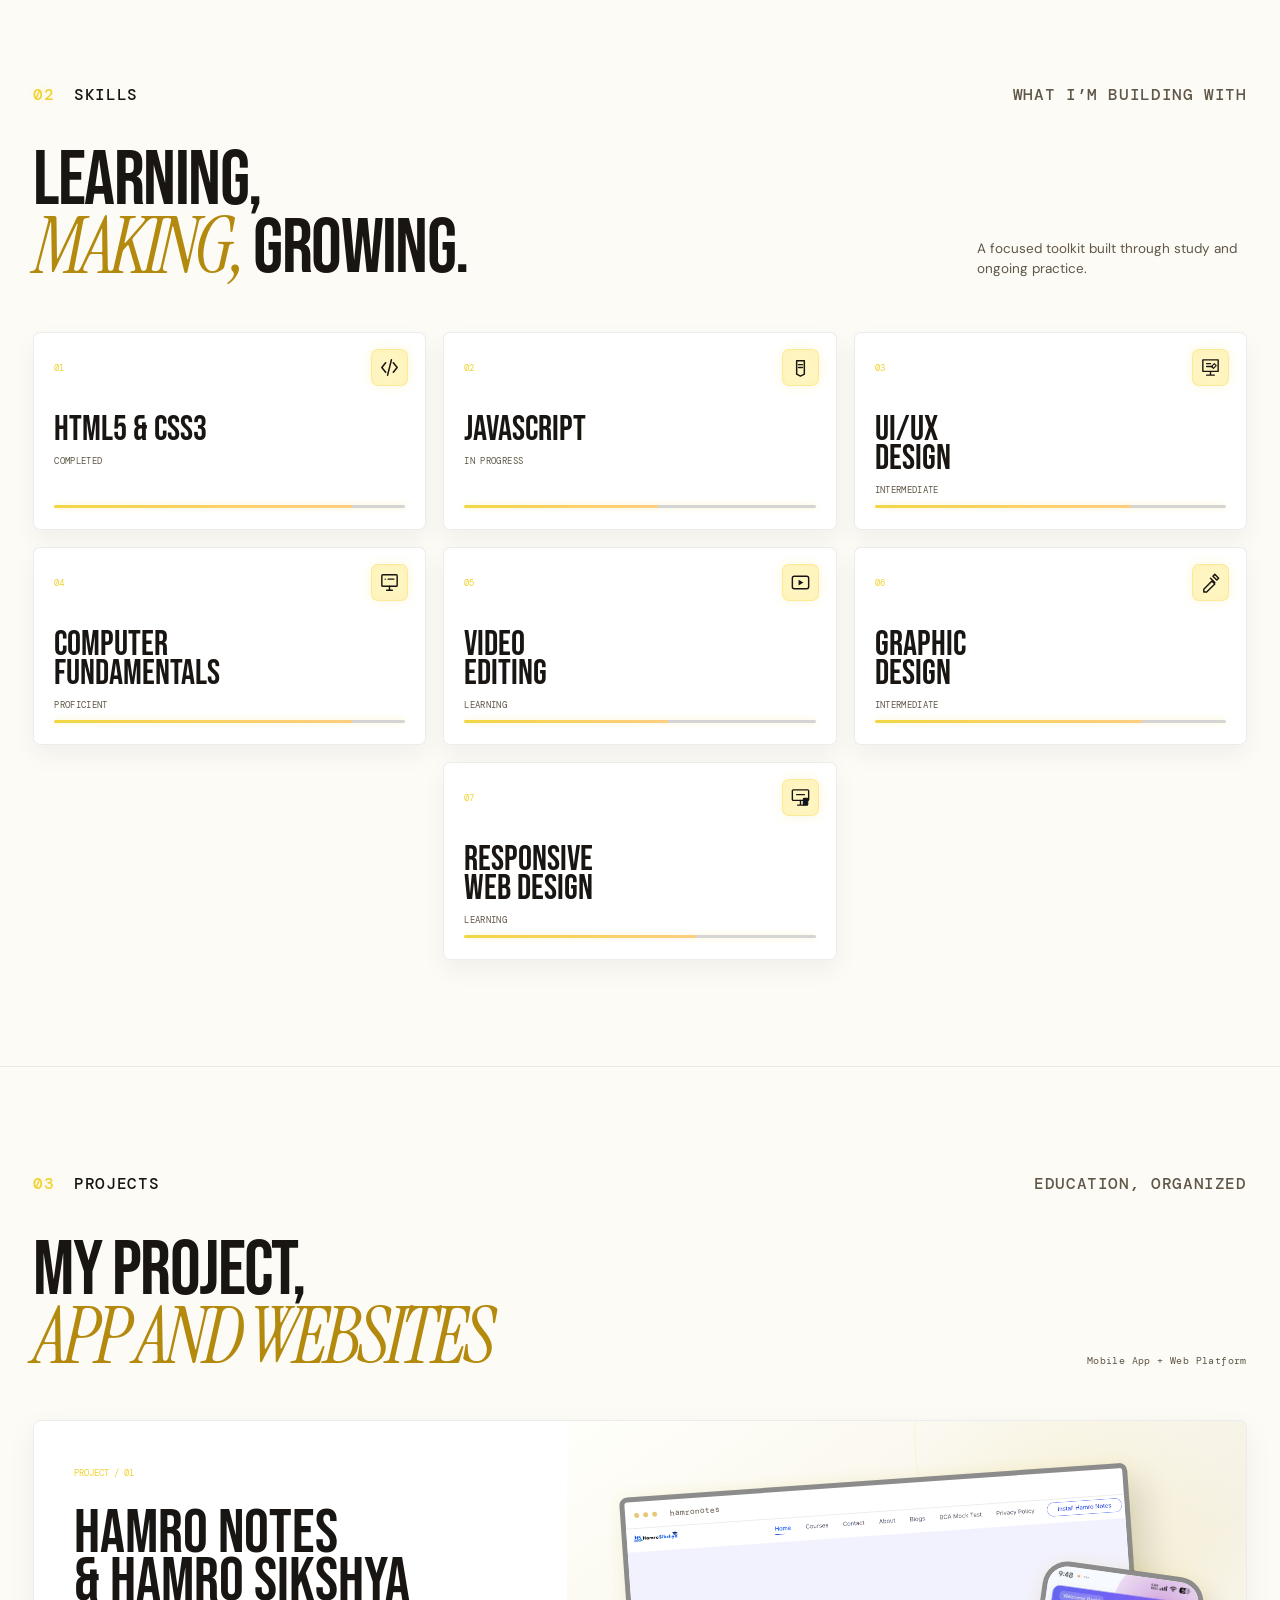
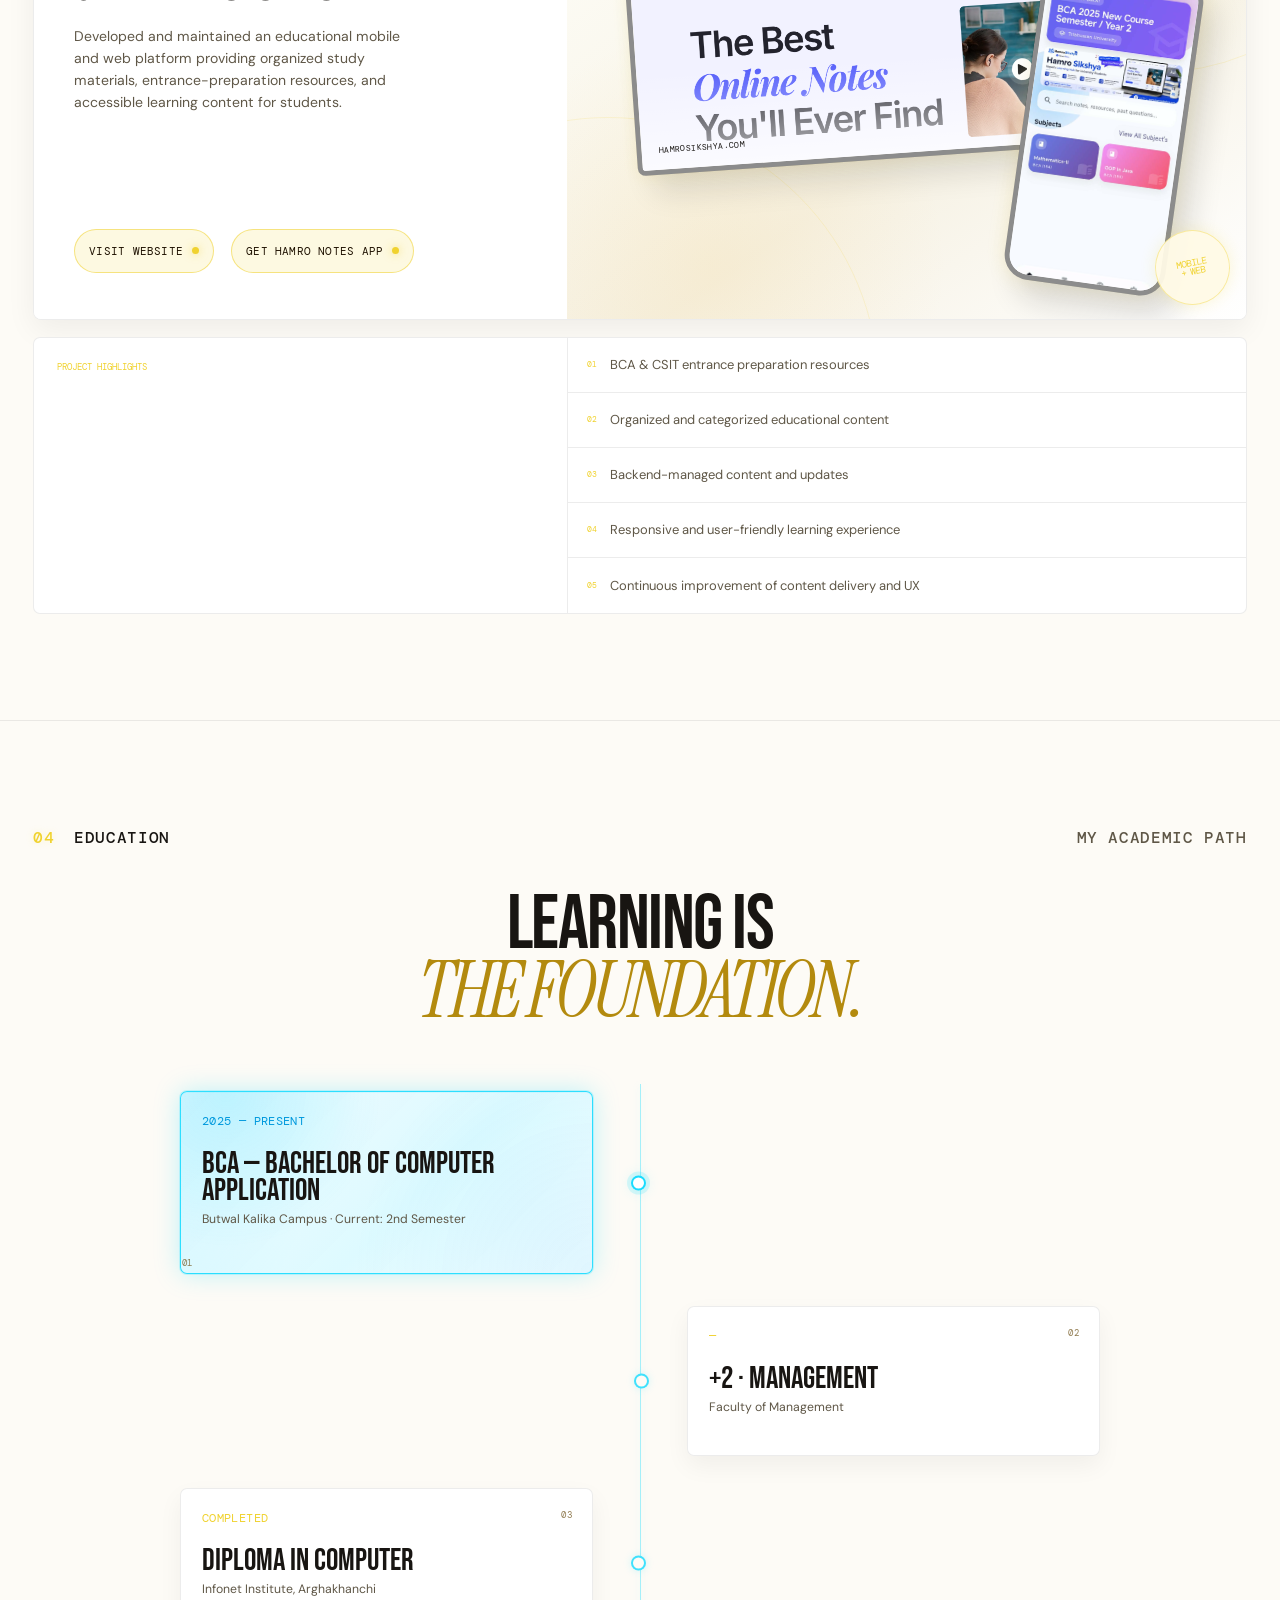
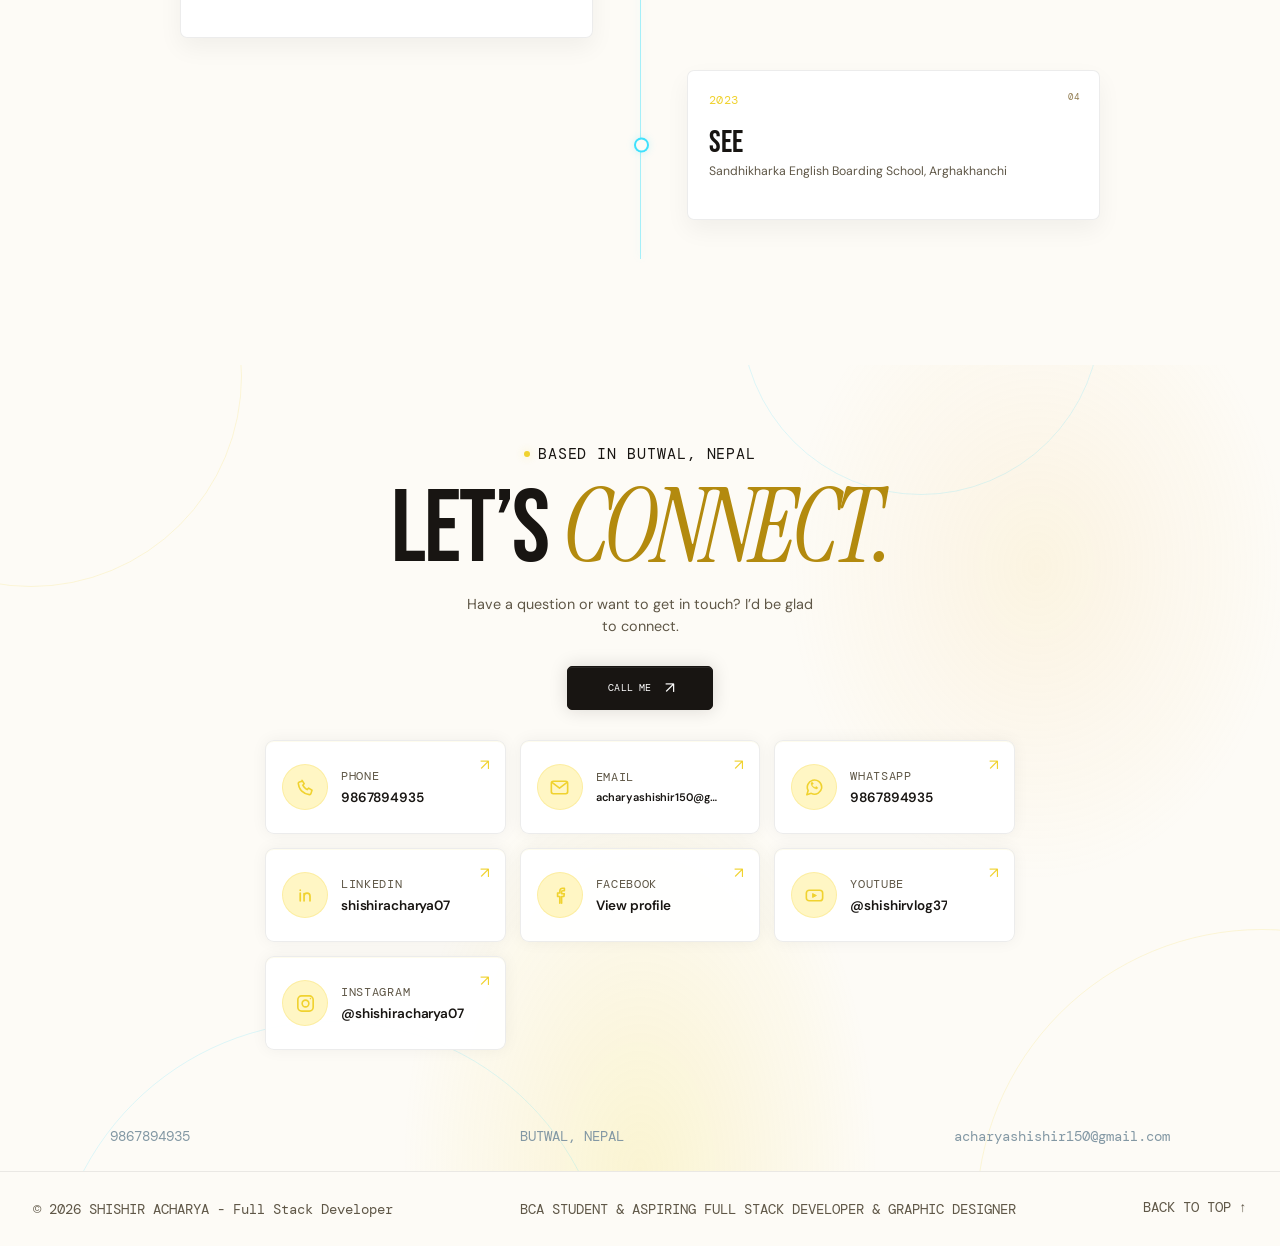
==== commit fed63a3f: "Add files via upload" ====
--- a/index.html
+++ b/index.html
@@ -99,7 +99,7 @@
             <div class="portrait-frame">
               <div class="portrait-sun" aria-hidden="true"></div>
               <div class="portrait-placeholder">
-                <img class="profile-image" src="New profile.png" alt="Shishir Acharya" />
+                <img class="profile-image" src="Shishir pic.png" alt="Shishir Acharya" />
                 <div class="portrait-photo-overlay" aria-hidden="true"></div>
               </div>
               <span class="portrait-location">BUTWAL / NP</span>
@@ -227,10 +227,10 @@
           <div class="section-top reveal"><p><span>04</span> EDUCATION</p><p>MY ACADEMIC PATH</p></div>
           <div class="education-heading reveal"><h2 id="education-title">LEARNING IS<br /><span class="serif-italic">THE FOUNDATION.</span></h2></div>
           <div class="education-list">
-            <article class="education-item reveal"><div class="education-date">COMPLETED</div><div><h3>Diploma in Computer</h3><p>Infonet Institute, Arghakhanchi</p></div><span>01</span></article>
-            <article class="education-item reveal delay-1"><div class="education-date">2023</div><div><h3>SEE</h3><p>Sandhikharka English Boarding School, Arghakhanchi</p></div><span>02</span></article>
-            <article class="education-item reveal delay-2"><div class="education-date">—</div><div><h3>+2 · Management</h3><p>Faculty of Management</p></div><span>03</span></article>
-            <article class="education-item current reveal"><div class="education-date">2025 — PRESENT</div><div><h3>BCA — Bachelor of Computer Application</h3><p>Butwal Kalika Campus · Current: 2nd Semester</p></div><span>04</span></article>
+            <article class="education-item current reveal"><div class="education-date">2025 — PRESENT</div><div><h3>BCA — Bachelor of Computer Application</h3><p>Butwal Kalika Campus · Current: 2nd Semester</p></div><span>01</span></article>
+            <article class="education-item reveal delay-1"><div class="education-date">—</div><div><h3>+2 · Management</h3><p>Faculty of Management</p></div><span>02</span></article>
+            <article class="education-item reveal delay-2"><div class="education-date">COMPLETED</div><div><h3>Diploma in Computer</h3><p>Infonet Institute, Arghakhanchi</p></div><span>03</span></article>
+            <article class="education-item reveal"><div class="education-date">2023</div><div><h3>SEE</h3><p>Sandhikharka English Boarding School, Arghakhanchi</p></div><span>04</span></article>
           </div>
         </section>
 
@@ -242,13 +242,13 @@
             <p>Have a question or want to get in touch? I’d be glad to connect.</p>
             <div class="contact-actions"><a class="pill-button" href="tel:+9779867894935">CALL ME <span>↗</span></a></div>
             <div class="contact-links" aria-label="Projects and social profiles">
-              <a class="contact-link-card" href="tel:+9779867894935"><span class="contact-link-icon" aria-hidden="true"><svg viewBox="0 0 24 24" fill="none"><path d="M8.4 4.5 10.6 8l-1.5 1.6c1 2 2.6 3.6 4.6 4.6l1.6-1.5 3.5 2.2-1.1 3.4c-.2.7-.9 1.2-1.7 1.1C9.7 18.8 5.2 14.3 4.5 8c-.1-.8.4-1.5 1.1-1.7l2.8-.8Z" stroke="currentColor" stroke-width="1.65" stroke-linecap="round" stroke-linejoin="round" /></svg></span><span class="contact-link-copy"><span class="contact-link-label">Phone</span><span class="contact-link-handle">9867894935</span></span><span class="contact-link-arrow" aria-hidden="true">↗</span></a>
+              <a class="contact-link-card contact-link-card-phone" href="tel:+9779867894935"><span class="contact-link-icon" aria-hidden="true"><svg viewBox="0 0 24 24" fill="none"><path d="M8.4 4.5 10.6 8l-1.5 1.6c1 2 2.6 3.6 4.6 4.6l1.6-1.5 3.5 2.2-1.1 3.4c-.2.7-.9 1.2-1.7 1.1C9.7 18.8 5.2 14.3 4.5 8c-.1-.8.4-1.5 1.1-1.7l2.8-.8Z" stroke="currentColor" stroke-width="1.65" stroke-linecap="round" stroke-linejoin="round" /></svg></span><span class="contact-link-copy"><span class="contact-link-label">Phone</span><span class="contact-link-handle">9867894935</span></span><span class="contact-link-arrow" aria-hidden="true">↗</span></a>
               <a class="contact-link-card contact-link-card-email" href="mailto:acharyashishir150@gmail.com"><span class="contact-link-icon" aria-hidden="true"><svg viewBox="0 0 24 24" fill="none"><rect x="3.5" y="5.5" width="17" height="13" rx="2" stroke="currentColor" stroke-width="1.7" /><path d="m4.5 7 7.5 5.6L19.5 7" stroke="currentColor" stroke-width="1.7" stroke-linecap="round" stroke-linejoin="round" /></svg></span><span class="contact-link-copy"><span class="contact-link-label">Email</span><span class="contact-link-handle">acharyashishir150@gmail.com</span></span><span class="contact-link-arrow" aria-hidden="true">↗</span></a>
-              <a class="contact-link-card" href="https://wa.me/977986789435" target="_blank" rel="noopener noreferrer"><span class="contact-link-icon" aria-hidden="true"><svg viewBox="0 0 24 24" fill="none"><path d="M19.5 11.4a7.5 7.5 0 0 1-10.9 6.7L4 19.5l1.4-4.3a7.5 7.5 0 1 1 14.1-3.8Z" stroke="currentColor" stroke-width="1.65" stroke-linecap="round" stroke-linejoin="round" /><path d="M9.2 8.4c.2 1.9 1.6 3.3 3.5 3.5l.9-1 1.5.8c.2.1.3.4.2.6l-.2.7c-.1.3-.4.5-.7.5-3.3-.2-5.9-2.8-6.1-6.1 0-.3.2-.6.5-.7l.7-.2c.2-.1.5 0 .6.2l.8 1.5-1 .9Z" fill="currentColor" stroke="currentColor" stroke-width=".4" stroke-linejoin="round" /></svg></span><span class="contact-link-copy"><span class="contact-link-label">WhatsApp</span><span class="contact-link-handle">986789435</span></span><span class="contact-link-arrow" aria-hidden="true">↗</span></a>
-              <a class="contact-link-card" href="https://www.linkedin.com/in/shishiracharya07/" target="_blank" rel="me noopener noreferrer"><span class="contact-link-icon" aria-hidden="true"><svg viewBox="0 0 24 24" fill="none"><path d="M6.5 9.5v8M6.5 6.4v.1M10.5 17.5v-4.6c0-1.9 1-3.4 3.1-3.4 2.1 0 3.1 1.5 3.1 3.4v4.6M10.5 10v7.5" stroke="currentColor" stroke-width="1.8" stroke-linecap="round" stroke-linejoin="round" /></svg></span><span class="contact-link-copy"><span class="contact-link-label">LinkedIn</span><span class="contact-link-handle">shishiracharya07</span></span><span class="contact-link-arrow" aria-hidden="true">↗</span></a>
-              <a class="contact-link-card" href="https://www.facebook.com/share/14kjRkeFQp3/" target="_blank" rel="me noopener noreferrer"><span class="contact-link-icon" aria-hidden="true"><svg viewBox="0 0 24 24" fill="none"><path d="M14.2 20v-7h2.4l.4-2.8h-2.8V8.4c0-.8.2-1.4 1.4-1.4h1.5V4.5c-.3 0-.9-.1-1.8-.1-1.8 0-3 1.1-3 3.2v1.8H10V13h2.3v7" stroke="currentColor" stroke-width="1.7" stroke-linecap="round" stroke-linejoin="round" /></svg></span><span class="contact-link-copy"><span class="contact-link-label">Facebook</span><span class="contact-link-handle">View profile</span></span><span class="contact-link-arrow" aria-hidden="true">↗</span></a>
-              <a class="contact-link-card" href="https://www.youtube.com/@shishirvlog37" target="_blank" rel="me noopener noreferrer"><span class="contact-link-icon" aria-hidden="true"><svg viewBox="0 0 24 24" fill="none"><rect x="3.5" y="6.5" width="17" height="11" rx="3" stroke="currentColor" stroke-width="1.7" /><path d="m10 10 4 2-4 2v-4Z" fill="currentColor" stroke="currentColor" stroke-linejoin="round" /></svg></span><span class="contact-link-copy"><span class="contact-link-label">YouTube</span><span class="contact-link-handle">@shishirvlog37</span></span><span class="contact-link-arrow" aria-hidden="true">↗</span></a>
-              <a class="contact-link-card" href="https://www.instagram.com/shishiracharya07?igsh=MTlyZnd5NGNwbGZkcw==" target="_blank" rel="me noopener noreferrer"><span class="contact-link-icon" aria-hidden="true"><svg viewBox="0 0 24 24" fill="none"><rect x="4" y="4" width="16" height="16" rx="4" stroke="currentColor" stroke-width="1.7" /><circle cx="12" cy="12" r="3.5" stroke="currentColor" stroke-width="1.7" /><circle cx="17.2" cy="6.9" r=".8" fill="currentColor" /></svg></span><span class="contact-link-copy"><span class="contact-link-label">Instagram</span><span class="contact-link-handle">@shishiracharya07</span></span><span class="contact-link-arrow" aria-hidden="true">↗</span></a>
+              <a class="contact-link-card contact-link-card-whatsapp" href="https://wa.me/977986789435" target="_blank" rel="noopener noreferrer"><span class="contact-link-icon" aria-hidden="true"><svg viewBox="0 0 24 24" fill="none"><path d="M19.5 11.4a7.5 7.5 0 0 1-10.9 6.7L4 19.5l1.4-4.3a7.5 7.5 0 1 1 14.1-3.8Z" stroke="currentColor" stroke-width="1.65" stroke-linecap="round" stroke-linejoin="round" /><path d="M9.2 8.4c.2 1.9 1.6 3.3 3.5 3.5l.9-1 1.5.8c.2.1.3.4.2.6l-.2.7c-.1.3-.4.5-.7.5-3.3-.2-5.9-2.8-6.1-6.1 0-.3.2-.6.5-.7l.7-.2c.2-.1.5 0 .6.2l.8 1.5-1 .9Z" fill="currentColor" stroke="currentColor" stroke-width=".4" stroke-linejoin="round" /></svg></span><span class="contact-link-copy"><span class="contact-link-label">WhatsApp</span><span class="contact-link-handle">9867894935</span></span><span class="contact-link-arrow" aria-hidden="true">↗</span></a>
+              <a class="contact-link-card contact-link-card-linkedin" href="https://www.linkedin.com/in/shishiracharya07/" target="_blank" rel="me noopener noreferrer"><span class="contact-link-icon" aria-hidden="true"><svg viewBox="0 0 24 24" fill="none"><path d="M6.5 9.5v8M6.5 6.4v.1M10.5 17.5v-4.6c0-1.9 1-3.4 3.1-3.4 2.1 0 3.1 1.5 3.1 3.4v4.6M10.5 10v7.5" stroke="currentColor" stroke-width="1.8" stroke-linecap="round" stroke-linejoin="round" /></svg></span><span class="contact-link-copy"><span class="contact-link-label">LinkedIn</span><span class="contact-link-handle">shishiracharya07</span></span><span class="contact-link-arrow" aria-hidden="true">↗</span></a>
+              <a class="contact-link-card contact-link-card-facebook" href="https://www.facebook.com/share/14kjRkeFQp3/" target="_blank" rel="me noopener noreferrer"><span class="contact-link-icon" aria-hidden="true"><svg viewBox="0 0 24 24" fill="none"><path d="M14.2 20v-7h2.4l.4-2.8h-2.8V8.4c0-.8.2-1.4 1.4-1.4h1.5V4.5c-.3 0-.9-.1-1.8-.1-1.8 0-3 1.1-3 3.2v1.8H10V13h2.3v7" stroke="currentColor" stroke-width="1.7" stroke-linecap="round" stroke-linejoin="round" /></svg></span><span class="contact-link-copy"><span class="contact-link-label">Facebook</span><span class="contact-link-handle">View profile</span></span><span class="contact-link-arrow" aria-hidden="true">↗</span></a>
+              <a class="contact-link-card contact-link-card-youtube" href="https://www.youtube.com/@shishirvlog37" target="_blank" rel="me noopener noreferrer"><span class="contact-link-icon" aria-hidden="true"><svg viewBox="0 0 24 24" fill="none"><rect x="3.5" y="6.5" width="17" height="11" rx="3" stroke="currentColor" stroke-width="1.7" /><path d="m10 10 4 2-4 2v-4Z" fill="currentColor" stroke="currentColor" stroke-linejoin="round" /></svg></span><span class="contact-link-copy"><span class="contact-link-label">YouTube</span><span class="contact-link-handle">@shishirvlog37</span></span><span class="contact-link-arrow" aria-hidden="true">↗</span></a>
+              <a class="contact-link-card contact-link-card-instagram" href="https://www.instagram.com/shishiracharya07?igsh=MTlyZnd5NGNwbGZkcw==" target="_blank" rel="me noopener noreferrer"><span class="contact-link-icon" aria-hidden="true"><svg viewBox="0 0 24 24" fill="none"><rect x="4" y="4" width="16" height="16" rx="4" stroke="currentColor" stroke-width="1.7" /><circle cx="12" cy="12" r="3.5" stroke="currentColor" stroke-width="1.7" /><circle cx="17.2" cy="6.9" r=".8" fill="currentColor" /></svg></span><span class="contact-link-copy"><span class="contact-link-label">Instagram</span><span class="contact-link-handle">@shishiracharya07</span></span><span class="contact-link-arrow" aria-hidden="true">↗</span></a>
             </div>
           </div>
           <div class="contact-details"><a href="tel:+9779867894935">9867894935</a><span>BUTWAL, NEPAL</span><a href="mailto:acharyashishir150@gmail.com">acharyashishir150@gmail.com</a></div>
--- a/styles.css
+++ b/styles.css
@@ -1,15 +1,15 @@
 :root {
-  --canvas: #030611;
-  --canvas-soft: #070b18;
-  --panel: #0a1020;
-  --panel-light: #0d1528;
-  --ink: #eef9ff;
-  --muted: #8ba0ad;
-  --faint: #59707d;
-  --line: rgba(65, 219, 255, .15);
-  --cyan: #02cafb;
-  --cyan-bright: #75eaff;
-  --purple: #7a35ff;
+  --canvas: #fdfbf6;
+  --canvas-soft: #fffdf9;
+  --panel: #ffffff;
+  --panel-light: #f7f3ea;
+  --ink: #181512;
+  --muted: #5f5747;
+  --faint: #a59a86;
+  --line: rgba(24, 21, 18, .08);
+  --accent: #f0d22f;
+  --accent-dark: #b38a0e;
+  --accent-soft: #fff8d1;
   --display: "Bebas Neue", Impact, sans-serif;
   --serif: "Instrument Serif", Georgia, serif;
   --sans: "DM Sans", Arial, sans-serif;
@@ -17,200 +17,225 @@
 }
 
 * { box-sizing: border-box; }
-html { scroll-behavior: smooth; }
-body { min-width: 320px; margin: 0; color: var(--ink); background: var(--canvas); font-family: var(--sans); }
+html { scroll-behavior: smooth; font-size: clamp(14px, 0.56vw + 11px, 18px); }
+body { min-width: 320px; max-width: 100%; margin: 0; color: var(--ink); background: var(--canvas); font-family: var(--sans); overflow-x: hidden; }
+img, svg { display: block; max-width: 100%; }
 a { color: inherit; text-decoration: none; }
 button, a { -webkit-tap-highlight-color: transparent; }
-.skip-link { position: fixed; z-index: 30; top: -100px; left: 18px; padding: 10px 13px; color: #03101a; background: var(--cyan); font: .7rem var(--mono); }
+.skip-link { position: fixed; z-index: 30; top: -100px; left: 18px; padding: 10px 13px; color: var(--canvas); background: var(--ink); font: .7rem var(--mono); }
 .skip-link:focus { top: 18px; }
-.page-noise { position: fixed; z-index: 20; inset: 0; pointer-events: none; opacity: .035; background-image: url("data:image/svg+xml,%3Csvg viewBox='0 0 180 180' xmlns='http://www.w3.org/2000/svg'%3E%3Cfilter id='n'%3E%3CfeTurbulence type='fractalNoise' baseFrequency='.85' numOctaves='3' stitchTiles='stitch'/%3E%3C/filter%3E%3Crect width='100%25' height='100%25' filter='url(%23n)' opacity='.7'/%3E%3C/svg%3E"); }
-.page-shell { width: 100%; overflow: hidden; background: var(--canvas); }
-
-.site-header { position: absolute; z-index: 10; top: 0; right: 0; left: 0; height: 75px; display: grid; grid-template-columns: 1fr auto 1fr; align-items: center; width: min(1160px, calc(100% - 58px)); margin: 0 auto; border-bottom: 1px solid rgba(120, 231, 255, .12); }
+.page-noise { position: fixed; z-index: 20; inset: 0; pointer-events: none; opacity: .04; background-image: url("data:image/svg+xml,%3Csvg viewBox='0 0 180 180' xmlns='http://www.w3.org/2000/svg'%3E%3Cfilter id='n'%3E%3CfeTurbulence type='fractalNoise' baseFrequency='.85' numOctaves='3' stitchTiles='stitch'/%3E%3C/filter%3E%3Crect width='100%25' height='100%25' filter='url(%23n)' opacity='.24'/%3E%3C/svg%3E"); }
+.page-shell { width: 100%; overflow-x: hidden; background: var(--canvas); }
+body.menu-open { overflow: hidden; }
+
+.site-header { position: absolute; z-index: 10; top: 0; right: 0; left: 0; height: 75px; display: grid; grid-template-columns: 1fr auto 1fr; align-items: center; width: min(100%, 1460px); max-width: 1460px; margin: 0 auto; padding-inline: clamp(.75rem, 2vw, 1.25rem); border-bottom: 1px solid rgba(24,21,18,.08); background: rgba(255,255,255,.9); backdrop-filter: blur(10px); }
 .mobile-menu-toggle { display: none; flex-direction: column; background: none; border: none; cursor: pointer; padding: 8px 12px; gap: 5px; align-items: center; justify-self: center; }
-.mobile-menu-toggle span { width: 24px; height: 2px; background: var(--cyan); border-radius: 2px; transition: all .3s ease; display: block; }
+.mobile-menu-toggle span { width: 24px; height: 2px; background: var(--ink); border-radius: 2px; transition: all .3s ease; display: block; }
 .mobile-menu-toggle[aria-expanded="true"] span:nth-child(1) { transform: rotate(45deg) translate(8px, 8px); }
 .mobile-menu-toggle[aria-expanded="true"] span:nth-child(2) { opacity: 0; }
 .mobile-menu-toggle[aria-expanded="true"] span:nth-child(3) { transform: rotate(-45deg) translate(8px, -8px); }
-.wordmark { display: flex; align-items: center; gap: 8px; color: var(--cyan); font: 500 .9rem/1 var(--mono); letter-spacing: .02em; }
-.wordmark-dot { width: 7px; height: 7px; border-radius: 50%; background: var(--cyan); box-shadow: 0 0 10px var(--cyan); }
+.wordmark { display: flex; align-items: center; gap: 8px; color: var(--ink); font: 500 .9rem/1 var(--mono); letter-spacing: .02em; }
+.wordmark-dot { width: 7px; height: 7px; border-radius: 50%; background: var(--accent); box-shadow: 0 0 10px rgba(240,210,47,.3); }
 .main-nav { display: flex; gap: 20px; }
-.main-nav a { position: relative; padding: 5px 0; color: #9aacba; font: .78rem var(--mono); transition: color .25s; }
-.main-nav a::after { content: ""; position: absolute; right: 0; bottom: 0; left: 0; height: 1px; background: var(--cyan); box-shadow: 0 0 6px var(--cyan); transform: scaleX(0); transform-origin: right; transition: transform .25s; }
-.main-nav a:hover, .main-nav a.active { color: var(--cyan-bright); }
+.main-nav a { position: relative; padding: 5px 0; color: var(--muted); font: .78rem var(--mono); transition: color .25s; }
+.main-nav a::after { content: ""; position: absolute; right: 0; bottom: 0; left: 0; height: 1px; background: var(--ink); transform: scaleX(0); transform-origin: right; transition: transform .25s; }
+.main-nav a:hover, .main-nav a.active { color: var(--ink); }
 .main-nav a:hover::after, .main-nav a.active::after { transform: scaleX(1); transform-origin: left; }
-.nav-contact { justify-self: end; display: flex; align-items: center; gap: 8px; padding: 9px 13px; border: 1px solid rgba(66,237,147,.55); border-radius: 999px; color: #dffaff; background: rgba(66,237,147,.06); font: .78rem var(--mono); transition: color .25s, background .25s, border-color .25s; }
-.nav-contact span { width: 7px; height: 7px; border-radius: 50%; background: #42ed93; box-shadow: 0 0 9px rgba(66,237,147,.9); transition: transform .25s, box-shadow .25s; }
-.nav-contact:hover { border-color: #42ed93; color: #ffffff; background: rgba(66,237,147,.14); }
-.nav-contact:hover span { box-shadow: 0 0 14px rgba(66,237,147,1); transform: scale(1.2); }
-
-.hero { position: relative; display: grid; grid-template-columns: 1.1fr .9fr; min-height: 670px; padding: 153px max(29px, calc((100vw - 1160px) / 2)) 69px; overflow: hidden; background: radial-gradient(ellipse 33% 110% at 50% 100%, rgba(117, 36, 255, .26), transparent 62%), radial-gradient(ellipse 40% 85% at 22% 34%, rgba(0, 169, 255, .16), transparent 72%), linear-gradient(115deg, rgba(5,16,30,.94), rgba(4,7,19,.74)), linear-gradient(135deg, #081629, #02040d); }
-.hero::before { content: ""; position: absolute; inset: 0; opacity: .44; background: repeating-linear-gradient(90deg, transparent 0 17.9%, rgba(73, 187, 228, .11) 18%, transparent 18.2% 33%), linear-gradient(160deg, transparent 0 49%, rgba(95, 62, 255, .3) 49.2%, transparent 49.4%); }
-.hero::after { content: ""; position: absolute; z-index: 1; right: 7%; bottom: -175px; width: 420px; height: 300px; border-radius: 50%; background: radial-gradient(ellipse, rgba(0,199,255,.4), rgba(104,42,255,.24) 41%, transparent 70%); filter: blur(10px); }
+.nav-contact { justify-self: end; display: flex; align-items: center; gap: 8px; padding: 9px 13px; border: 1px solid rgba(24,21,18,.14); border-radius: 999px; color: var(--ink); background: rgba(240,210,47,.08); font: .78rem var(--mono); transition: color .25s, background .25s, border-color .25s; }
+.nav-contact span { width: 7px; height: 7px; border-radius: 50%; background: var(--accent); box-shadow: 0 0 9px rgba(240,210,47,.35); transition: transform .25s, box-shadow .25s; }
+.nav-contact:hover { border-color: rgba(24,21,18,.2); color: var(--ink); background: rgba(240,210,47,.18); }
+.nav-contact:hover span { box-shadow: 0 0 14px rgba(240,210,47,.5); transform: scale(1.2); }
+
+.hero { position: relative; display: grid; grid-template-columns: minmax(0, 1.1fr) minmax(0, .9fr); width: 100%; max-width: 100%; min-height: 670px; padding: 153px clamp(1.1rem, 2.6vw, 3.5rem) 69px; overflow: hidden; background: radial-gradient(ellipse 30% 110% at 50% 100%, rgba(240,210,47,.12), transparent 60%), linear-gradient(135deg, #fffdf8, #f9f5ea); }
+.hero::before { content: ""; position: absolute; inset: 0; opacity: .25; background: repeating-linear-gradient(90deg, transparent 0 18%, rgba(24,21,18,.05) 18%, transparent 18.5% 36%), linear-gradient(160deg, transparent 0 49%, rgba(240,210,47,.14) 49.2%, transparent 49.4%); }
+.hero::after { content: ""; position: absolute; z-index: 1; right: 7%; bottom: -175px; width: 420px; height: 300px; border-radius: 50%; background: radial-gradient(ellipse, rgba(240,210,47,.22), rgba(240,210,47,.12) 41%, transparent 70%); filter: blur(10px); }
 .hero-copy { position: relative; z-index: 3; align-self: center; }
-.eyebrow { display: flex; align-items: center; gap: 8px; margin: 0; color: var(--cyan); font: .86rem var(--mono); letter-spacing: .06em; }
-.eyebrow span { width: 6px; height: 6px; border-radius: 50%; background: var(--cyan); box-shadow: 0 0 8px var(--cyan); }
-.intro-line { margin: 28px 0 5px; color: var(--cyan); font: 1.08rem var(--sans); font-weight: 600; }
+.eyebrow { display: flex; align-items: center; gap: 8px; margin: 0; color: var(--ink); font: .86rem var(--mono); letter-spacing: .06em; }
+.eyebrow span { width: 6px; height: 6px; border-radius: 50%; background: var(--accent); box-shadow: 0 0 8px rgba(240,210,47,.3); }
+.intro-line { margin: 28px 0 5px; color: var(--ink); font: 1.08rem var(--sans); font-weight: 600; }
 h1, h2, h3, p { margin-top: 0; }
 h1, h2, h3 { font-weight: 400; }
-h1 { max-width: 570px; margin-bottom: 22px; color: var(--cyan); font: clamp(3.6rem, 5.6vw, 5.6rem)/.78 var(--display); letter-spacing: -.02em; text-shadow: 0 0 25px rgba(0,202,251,.19); }
-.serif-italic { color: var(--cyan-bright); font-family: var(--serif); font-style: italic; font-weight: 400; text-transform: none; letter-spacing: -.055em; }
-.hero-description { max-width: 430px; margin-bottom: 28px; color: #a8bac6; font-size: .83rem; line-height: 1.57; }
+h1 { max-width: 570px; margin-bottom: 22px; color: var(--ink); font: clamp(3.6rem, 5.6vw, 5.6rem)/.78 var(--display); letter-spacing: -.02em; }
+.serif-italic { color: var(--accent-dark); font-family: var(--serif); font-style: italic; font-weight: 400; text-transform: none; letter-spacing: -.055em; }
+.hero-description { max-width: 430px; margin-bottom: 28px; color: var(--muted); font-size: .83rem; line-height: 1.57; }
 .hero-actions { display: flex; align-items: center; gap: 21px; }
-.pill-button { display: inline-flex; align-items: center; justify-content: center; gap: 13px; min-width: 146px; padding: 11px 13px 11px 16px; border: 1px solid rgba(0,227,255,.7); border-radius: 5px; color: #001017; background: linear-gradient(100deg, var(--cyan), #4ee2ff); box-shadow: 0 0 14px rgba(0,202,251,.58), inset 0 1px rgba(255,255,255,.55); font: .53rem var(--mono); letter-spacing: .02em; transition: transform .25s, box-shadow .25s; min-height: 44px; }
+.pill-button { display: inline-flex; align-items: center; justify-content: center; gap: 13px; min-width: 146px; padding: 11px 13px 11px 16px; border: 1px solid var(--ink); border-radius: 5px; color: #fff; background: var(--ink); box-shadow: 0 0 18px rgba(24,21,18,.15), inset 0 1px rgba(255,255,255,.08); font: .53rem var(--mono); letter-spacing: .02em; transition: transform .25s, box-shadow .25s; min-height: 44px; }
 .pill-button span { font: .87rem/0 var(--sans); }
-.pill-button:hover { box-shadow: 0 0 25px rgba(0,202,251,.88), inset 0 1px rgba(255,255,255,.55); transform: translateY(-3px); }
-.under-link { display: inline-flex; align-items: center; gap: 11px; padding-bottom: 5px; padding: 8px 0; border-bottom: 1px solid rgba(129, 229, 255, .67); color: #d9fbff; font: .53rem var(--mono); letter-spacing: .02em; transition: color .25s, border-color .25s; min-height: 44px; }
-.under-link span { margin-left: 5px; color: var(--cyan); font: .82rem var(--sans); }
+.pill-button:hover { box-shadow: 0 0 24px rgba(24,21,18,.2), inset 0 1px rgba(255,255,255,.1); transform: translateY(-3px); }
+.under-link { display: inline-flex; align-items: center; gap: 11px; padding-bottom: 5px; padding: 8px 0; border-bottom: 1px solid rgba(24,21,18,.18); color: var(--ink); font: .53rem var(--mono); letter-spacing: .02em; transition: color .25s, border-color .25s; min-height: 44px; }
+.under-link span { margin-left: 5px; color: var(--accent); font: .82rem var(--sans); }
 .under-link .down-arrow { display: inline-flex; width: 16px; height: 18px; margin-left: 0; }
 .under-link .down-arrow svg { width: 100%; height: 100%; }
-.under-link:hover { border-color: var(--cyan); color: var(--cyan); }
+.under-link:hover { border-color: var(--ink); color: var(--ink); }
 .under-link:hover .down-arrow { transform: translateY(2px); }
 
 .portrait-column { position: relative; z-index: 3; min-height: 390px; padding: 0 30px 0 50px; }
-.portrait-frame { position: absolute; inset: 0 30px 0 0; overflow: hidden; border: 1px solid rgba(52,216,255,.3); border-radius: 8px; background: #060b14; box-shadow: 0 0 20px rgba(0,177,255,.28), inset 0 0 35px rgba(0,154,255,.12); }
-.portrait-frame::before { content: ""; position: absolute; inset: 0; background: radial-gradient(ellipse 53% 78% at 50% 23%, rgba(0,205,255,.17), transparent 56%), linear-gradient(145deg, #071523, #03050e); }
-.portrait-frame::after { content: ""; position: absolute; right: -28px; top: -28px; width: 63px; height: 63px; border-radius: 9px; background: linear-gradient(145deg, var(--cyan), var(--purple)); box-shadow: 0 0 18px rgba(90,41,255,.88); }
-.portrait-sun { position: absolute; z-index: 1; width: 160px; height: 160px; right: -75px; bottom: -72px; border: 1px solid rgba(0,219,255,.3); border-radius: 50%; box-shadow: 0 0 0 15px rgba(0,219,255,.035), 0 0 0 30px rgba(0,219,255,.025); }
+.portrait-frame { position: absolute; inset: 0 30px 0 0; overflow: hidden; border: 1px solid rgba(26,21,16,.12); border-radius: 8px; background: #f7f2e9; box-shadow: 0 0 18px rgba(26,21,16,.08); }
+.portrait-frame::before { content: ""; position: absolute; inset: 0; background: radial-gradient(ellipse 53% 78% at 50% 23%, rgba(157,108,58,.12), transparent 56%), linear-gradient(145deg, #faf5ec, #f3ebdf); }
+.portrait-frame::after { content: ""; position: absolute; right: -28px; top: -28px; width: 63px; height: 63px; border-radius: 9px; background: linear-gradient(145deg, var(--purple), rgba(57,44,31,.95)); box-shadow: 0 0 18px rgba(157,123,75,.4); }
+.portrait-sun { position: absolute; z-index: 1; width: 160px; height: 160px; right: -75px; bottom: -72px; border: 1px solid rgba(26,21,16,.12); border-radius: 50%; box-shadow: 0 0 0 15px rgba(26,21,16,.03), 0 0 0 30px rgba(26,21,16,.02); }
 .portrait-placeholder { position: absolute; z-index: 2; inset: 0; overflow: hidden; }
-.profile-image { width: 100%; height: 100%; display: block; object-fit: cover; object-position: 50% 24%; filter: saturate(.9) contrast(1.06) brightness(.92); transform: scale(1.08); }
-.portrait-photo-overlay { position: absolute; inset: 0; background: linear-gradient(180deg, rgba(2, 13, 23, .13), rgba(1, 8, 15, .24)), linear-gradient(90deg, rgba(0, 204, 255, .12), transparent 42%); mix-blend-mode: screen; pointer-events: none; }
-.portrait-location, .portrait-year { position: absolute; z-index: 4; color: rgba(188,244,255,.62); font: .48rem var(--mono); letter-spacing: .03em; }
+.profile-image { width: 100%; height: 100%; display: block; object-fit: cover; object-position: 50% 24%; }
+.portrait-photo-overlay { position: absolute; inset: 0; background: linear-gradient(180deg, rgba(255,255,255,.14), rgba(255,255,255,.06)), linear-gradient(90deg, rgba(157,123,75,.05), transparent 42%); mix-blend-mode: screen; pointer-events: none; }
+.portrait-location, .portrait-year { position: absolute; z-index: 4; color: rgba(26,21,16,.65); font: .48rem var(--mono); letter-spacing: .03em; }
 .portrait-location { right: 18px; bottom: 16px; }
 .portrait-year { top: 18px; left: 18px; }
-.profile-tag { position: absolute; z-index: 5; left: 5px; bottom: 13px; display: flex; flex-direction: column; justify-content: center; width: 98px; height: 98px; padding: 13px; border: 1px solid rgba(132,60,255,.7); border-radius: 8px; color: #dffbff; background: linear-gradient(135deg, #751ce7, #32109b); box-shadow: 0 0 18px rgba(117,28,231,.69); transform: rotate(-2deg); }
+.profile-tag { position: absolute; z-index: 5; left: 5px; bottom: 13px; display: flex; flex-direction: column; justify-content: center; width: 98px; height: 98px; padding: 13px; border: 1px solid rgba(26,21,16,.14); border-radius: 8px; color: var(--ink); background: linear-gradient(135deg, rgba(157,123,75,.08), rgba(221,198,164,.12)); box-shadow: 0 0 15px rgba(26,21,16,.08); transform: rotate(-2deg); }
 .profile-tag span { font: .42rem var(--mono); }
 .profile-tag strong { margin: 5px 0; font: 1.16rem/.82 var(--display); }
 .hero-meta { position: absolute; z-index: 5; bottom: 22px; left: max(29px, calc((100vw - 1160px) / 2)); display: flex; gap: 19px; }
-.hero-meta p { display: flex; gap: 7px; margin: 0; color: #97abb8; font: .46rem var(--mono); }
-.hero-meta p span { color: var(--cyan); }
-
-.statement-band { overflow: hidden; padding: 13px 0; border-top: 1px solid rgba(0,213,255,.16); border-bottom: 1px solid rgba(0,213,255,.16); background: #050a16; }
+.hero-meta p { display: flex; gap: 7px; margin: 0; color: var(--faint); font: .46rem var(--mono); }
+.hero-meta p span { color: var(--ink); }
+
+.statement-band { overflow: hidden; padding: 13px 0; border-top: 1px solid rgba(26,21,16,.08); border-bottom: 1px solid rgba(26,21,16,.08); background: #f8f4ec; }
 .tech-ticker { width: 100%; overflow: hidden; }
 .tech-ticker-track { display: flex; width: max-content; animation: ticker 46s linear infinite; }
 .tech-ticker-group { display: flex; flex: 0 0 auto; align-items: center; gap: 13px; padding-right: 13px; }
-.tech-chip { display: inline-flex; align-items: center; justify-content: center; gap: 10px; min-width: max-content; min-height: 47px; padding: 0 18px; border: 1px solid rgba(0,227,255,.7); border-radius: 7px; color: #001017; background: linear-gradient(100deg, var(--cyan), #4ee2ff); box-shadow: 0 0 14px rgba(0,202,251,.45), inset 0 1px rgba(255,255,255,.55); font: 500 .65rem var(--mono); letter-spacing: .02em; white-space: nowrap; }
+.tech-chip { display: inline-flex; align-items: center; justify-content: center; gap: 10px; min-width: max-content; min-height: 47px; padding: 0 18px; border: 1px solid rgba(26,21,16,.1); border-radius: 7px; color: var(--ink); background: rgba(255,255,255,.95); box-shadow: 0 0 10px rgba(26,21,16,.04); font: 500 .65rem var(--mono); letter-spacing: .02em; white-space: nowrap; }
 .tech-chip img { width: 20px; height: 20px; object-fit: contain; }
 .statement-band:hover .tech-ticker-track { animation-play-state: paused; }
 @keyframes ticker { to { transform: translateX(-50%); } }
 
-.section { padding: 106px max(29px, calc((100vw - 1060px) / 2)); border-top: 1px solid rgba(50, 224, 255, .08); background: var(--canvas); }
-.section-top { display: flex; justify-content: space-between; color: #9fb4c2; font: 500 .88rem var(--mono); letter-spacing: .04em; }
+.section { width: 100%; max-width: 100%; padding: 106px clamp(1.1rem, 2.6vw, 3.5rem); border-top: 1px solid rgba(24,21,18,.08); background: var(--canvas); }
+main { width: 100%; max-width: 100%; }
+.section-top { display: flex; justify-content: space-between; color: var(--muted); font: 500 .88rem var(--mono); letter-spacing: .04em; }
 .section-top p { margin: 0; }
-.section-top p:first-child { color: #d1e3eb; }
-.section-top p span { margin-right: 9px; color: #58e8ff; text-shadow: 0 0 9px rgba(88,232,255,.42); }
-h2 { color: var(--cyan); font: clamp(3.7rem, 6vw, 5.7rem)/.85 var(--display); letter-spacing: -.02em; text-shadow: 0 0 20px rgba(0,202,251,.16); }
-
-.about { padding-top: 36px; background: radial-gradient(ellipse 38% 35% at 50% 38%, rgba(0,194,255,.07), transparent 72%), var(--canvas); }
+.section-top p:first-child { color: var(--ink); }
+.section-top p span { margin-right: 9px; color: var(--accent); text-shadow: 0 0 8px rgba(240,210,47,.18); }
+h2 { color: var(--ink); font: clamp(3.7rem, 6vw, 5.7rem)/.85 var(--display); letter-spacing: -.02em; text-shadow: none; }
+
+.about { padding-top: 36px; background: var(--canvas); }
 .about-layout { display: grid; grid-template-columns: 1.12fr .7fr; gap: 10%; align-items: start; margin: 47px 0 46px; }
 .about-layout h2 { margin: 0; }
-.about-content { padding: 25px; border: 1px solid rgba(0,203,255,.21); border-radius: 7px; background: linear-gradient(135deg, rgba(11,20,37,.98), rgba(6,11,23,.96)); box-shadow: 0 0 20px rgba(0,167,238,.11), inset 0 0 20px rgba(0,167,238,.04); }
-.about-content p { color: #c1d2dc; font-size: .93rem; line-height: 1.68; }
-.about-content p:first-child { color: #e3f2f7; }
+.about-content { padding: 25px; border: 1px solid rgba(24,21,18,.08); border-radius: 7px; background: rgba(255,255,255,.95); box-shadow: 0 10px 30px rgba(24,21,18,.05); }
+.about-content p { color: var(--muted); font-size: .93rem; line-height: 1.68; }
+.about-content p:first-child { color: var(--ink); }
 .about-content .under-link { margin-top: 7px; }
 .about-cards { display: grid; grid-template-columns: repeat(3, 1fr); gap: 15px; }
-.about-cards article { position: relative; min-height: 170px; padding: 22px 25px; border: 1px solid rgba(0,203,255,.17); border-radius: 7px; background: linear-gradient(145deg, #0a1221, #060b16); box-shadow: 0 0 17px rgba(0,194,255,.1); transition: border-color .25s, transform .25s, box-shadow .25s; }
-.about-cards article:hover { border-color: rgba(0,224,255,.6); box-shadow: 0 0 22px rgba(0,194,255,.25); transform: translateY(-5px); }
-.about-cards span { color: var(--cyan); font: .62rem var(--mono); }
-.focus-icon { position: absolute; top: 19px; right: 21px; display: grid; width: 38px; height: 38px; place-items: center; border: 1px solid rgba(0,218,255,.35); border-radius: 7px; color: #59e9ff; background: rgba(0,200,255,.06); box-shadow: 0 0 13px rgba(0,194,255,.13), inset 0 0 10px rgba(0,194,255,.06); }
+.about-cards article { position: relative; min-height: 170px; padding: 22px 25px; border: 1px solid rgba(24,21,18,.08); border-radius: 7px; background: rgba(255,255,255,.95); box-shadow: 0 10px 24px rgba(24,21,18,.05); transition: border-color .25s, transform .25s, box-shadow .25s; }
+.about-cards article:hover { border-color: rgba(24,21,18,.16); box-shadow: 0 20px 35px rgba(24,21,18,.08); transform: translateY(-5px); }
+.about-cards span { color: var(--accent); font: .62rem var(--mono); }
+.focus-icon { position: absolute; top: 19px; right: 21px; display: grid; width: 38px; height: 38px; place-items: center; border: 1px solid rgba(240,210,47,.3); border-radius: 7px; color: var(--ink); background: rgba(255,245,190,.95); box-shadow: 0 0 12px rgba(240,210,47,.18); }
 .focus-icon svg { width: 23px; height: 23px; }
-.skill-card > span { color: var(--cyan); font: .49rem var(--mono); }
-.about-cards strong { display: block; margin: 29px 0 10px; color: #e5faff; font: 2.1rem/.82 var(--display); }
-.about-cards p { margin: 0; color: #b7cbd6; font-size: .82rem; line-height: 1.45; }
-
-.skills { background: linear-gradient(180deg, #040713, #070b17); }
+.skill-card > span { color: var(--accent); font: .49rem var(--mono); }
+.about-cards strong { display: block; margin: 29px 0 10px; color: var(--ink); font: 2.1rem/.82 var(--display); }
+.about-cards p { margin: 0; color: var(--muted); font-size: .82rem; line-height: 1.45; }
+
+.skills { background: var(--canvas); }
 .skills-heading { display: flex; justify-content: space-between; align-items: end; gap: 30px; margin: 44px 0 50px; }
 .skills h2 { margin: 0; }
 .skills-heading > p { max-width: 270px; margin: 0 0 4px; color: var(--muted); font-size: .75rem; line-height: 1.45; }
 .skill-grid { display: grid; grid-template-columns: repeat(3, 1fr); gap: 17px; }
-.skill-card { position: relative; min-height: 198px; padding: 20px; overflow: hidden; border: 1px solid rgba(0,204,255,.2); border-radius: 7px; background: linear-gradient(145deg, #0b1425, #070b17); box-shadow: 0 0 17px rgba(0,195,255,.12), inset 0 0 27px rgba(0,121,255,.03); transition: border-color .25s, transform .25s, box-shadow .25s; }
-.skill-card:hover { border-color: rgba(0,228,255,.68); box-shadow: 0 0 25px rgba(0,195,255,.24); transform: translateY(-6px); }
-.skill-card h3 { margin: 39px 0 10px; color: #e3fbff; font: 1.95rem/.82 var(--display); }
-.skill-card p { margin: 0; color: #84a2ad; font: .48rem var(--mono); letter-spacing: .04em; }
-.skill-icon { position: absolute; top: 16px; right: 17px; display: grid; width: 37px; height: 37px; place-items: center; border: 1px solid rgba(0,213,255,.31); border-radius: 7px; color: #3bdbf7; background: rgba(0,198,255,.06); box-shadow: 0 0 12px rgba(0,195,255,.13), inset 0 0 10px rgba(0,195,255,.05); }
+.skill-card { position: relative; min-height: 198px; padding: 20px; overflow: hidden; border: 1px solid rgba(24,21,18,.08); border-radius: 7px; background: rgba(255,255,255,.95); box-shadow: 0 10px 24px rgba(24,21,18,.05); transition: border-color .25s, transform .25s, box-shadow .25s; }
+.skill-card:hover { border-color: rgba(24,21,18,.16); box-shadow: 0 20px 35px rgba(24,21,18,.08); transform: translateY(-6px); }
+.skill-card h3 { margin: 39px 0 10px; color: var(--ink); font: 1.95rem/.82 var(--display); }
+.skill-card p { margin: 0; color: var(--muted); font: .48rem var(--mono); letter-spacing: .04em; }
+.skill-icon { position: absolute; top: 16px; right: 17px; display: grid; width: 37px; height: 37px; place-items: center; border: 1px solid rgba(240,210,47,.3); border-radius: 7px; color: var(--ink); background: rgba(255,245,190,.95); box-shadow: 0 0 12px rgba(240,210,47,.18), inset 0 0 10px rgba(240,210,47,.06); }
 .skill-icon svg { width: 23px; height: 23px; }
-.skill-card::after { content: ""; position: absolute; right: 20px; bottom: 21px; left: 20px; height: 3px; border-radius: 2px; background: linear-gradient(90deg, var(--cyan), var(--purple) 85%, rgba(89,111,133,.25) 85%); box-shadow: 0 0 6px rgba(0,206,255,.5); }
-.skill-card:nth-child(2)::after { background: linear-gradient(90deg, var(--cyan), var(--purple) 55%, rgba(89,111,133,.25) 55%); }
-.skill-card:nth-child(3)::after { background: linear-gradient(90deg, var(--cyan), var(--purple) 73%, rgba(89,111,133,.25) 73%); }
-.skill-card:nth-child(4)::after { background: linear-gradient(90deg, var(--cyan), var(--purple) 85%, rgba(89,111,133,.25) 85%); }
-.skill-card:nth-child(5)::after { background: linear-gradient(90deg, var(--cyan), var(--purple) 58%, rgba(89,111,133,.25) 58%); }
-.skill-card:nth-child(6)::after { background: linear-gradient(90deg, var(--cyan), var(--purple) 76%, rgba(89,111,133,.25) 76%); }
-.skill-card:nth-child(7)::after { background: linear-gradient(90deg, var(--cyan), var(--purple) 66%, rgba(89,111,133,.25) 66%); }
+.skill-card::after { content: ""; position: absolute; right: 20px; bottom: 21px; left: 20px; height: 3px; border-radius: 2px; background: linear-gradient(90deg, rgba(240,210,47,.9), rgba(255,188,87,.75) 85%, rgba(24,21,18,.18) 85%); box-shadow: 0 0 6px rgba(240,210,47,.25); }
+.skill-card:nth-child(2)::after { background: linear-gradient(90deg, rgba(240,210,47,.9), rgba(255,188,87,.75) 55%, rgba(24,21,18,.18) 55%); }
+.skill-card:nth-child(3)::after { background: linear-gradient(90deg, rgba(240,210,47,.9), rgba(255,188,87,.75) 73%, rgba(24,21,18,.18) 73%); }
+.skill-card:nth-child(4)::after { background: linear-gradient(90deg, rgba(240,210,47,.9), rgba(255,188,87,.75) 85%, rgba(24,21,18,.18) 85%); }
+.skill-card:nth-child(5)::after { background: linear-gradient(90deg, rgba(240,210,47,.9), rgba(255,188,87,.75) 58%, rgba(24,21,18,.18) 58%); }
+.skill-card:nth-child(6)::after { background: linear-gradient(90deg, rgba(240,210,47,.9), rgba(255,188,87,.75) 76%, rgba(24,21,18,.18) 76%); }
+.skill-card:nth-child(7)::after { background: linear-gradient(90deg, rgba(240,210,47,.9), rgba(255,188,87,.75) 66%, rgba(24,21,18,.18) 66%); }
 @media (min-width: 651px) { .skill-card:last-child:nth-child(3n + 1) { grid-column: 2; } }
 
-.projects { background: radial-gradient(ellipse 37% 36% at 50% 30%, rgba(123,43,255,.11), transparent 72%), var(--canvas); }
+.projects { background: var(--canvas); }
 .project-heading { display: flex; justify-content: space-between; align-items: end; margin: 45px 0 47px; }
 .project-heading h2 { margin: 0; }
-.project-heading > p { margin: 0 0 6px; color: #b3c7d0; font: .55rem var(--mono); letter-spacing: .04em; }
-.project-feature { display: grid; grid-template-columns: .88fr 1.12fr; min-height: 500px; overflow: hidden; border: 1px solid rgba(0,205,255,.23); border-radius: 8px; background: #080e1c; box-shadow: 0 0 25px rgba(0,193,255,.13); }
-.project-intro { display: flex; flex-direction: column; align-items: flex-start; padding: 46px 40px; background: linear-gradient(155deg, #0b1727, #07101c); }
-.project-number { margin: 0 0 31px; color: var(--cyan); font: .5rem var(--mono); }
-.project-intro h3 { margin: 0 0 18px; color: #ecfcff; font: 3.42rem/.79 var(--display); }
-.project-intro > p:nth-of-type(2) { max-width: 350px; margin-bottom: 26px; color: #9eafba; font-size: .78rem; line-height: 1.57; }
+.project-heading > p { margin: 0 0 6px; color: var(--muted); font: .55rem var(--mono); letter-spacing: .04em; }
+.project-feature { display: grid; grid-template-columns: .88fr 1.12fr; min-height: 500px; overflow: hidden; border: 1px solid rgba(24,21,18,.08); border-radius: 8px; background: rgba(255,255,255,.92); box-shadow: 0 10px 30px rgba(24,21,18,.06); }
+.project-intro { display: flex; flex-direction: column; align-items: flex-start; padding: 46px 40px; background: rgba(255,255,255,.98); }
+.project-number { margin: 0 0 31px; color: var(--accent); font: .5rem var(--mono); }
+.project-intro h3 { margin: 0 0 18px; color: var(--ink); font: 3.42rem/.79 var(--display); }
+.project-intro > p:nth-of-type(2) { max-width: 350px; margin-bottom: 26px; color: var(--muted); font-size: .78rem; line-height: 1.57; }
 .project-links { display: flex; flex-wrap: wrap; align-items: center; gap: 17px; margin-top: auto; }
-.project-action { display: inline-flex; align-items: center; gap: 9px; padding: 10px 14px; border: 1px solid rgba(66,237,147,.55); border-radius: 999px; color: #dffaff; background: rgba(66,237,147,.06); font: .6rem var(--mono); letter-spacing: .02em; transition: color .25s, background .25s, border-color .25s; min-height: 44px; }
-.project-action span { width: 7px; height: 7px; border-radius: 50%; background: #42ed93; box-shadow: 0 0 9px rgba(66,237,147,.9); transition: transform .25s, box-shadow .25s; }
-.project-action:hover { border-color: #42ed93; color: #fff; background: rgba(66,237,147,.14); }
-.project-action:hover span { box-shadow: 0 0 14px rgba(66,237,147,1); transform: scale(1.2); }
-.platform-visual { position: relative; overflow: hidden; background: radial-gradient(circle at 74% 30%, rgba(0,210,255,.28), transparent 30%), radial-gradient(circle at 21% 89%, rgba(120,38,255,.4), transparent 34%), linear-gradient(145deg, #08162a, #101838 58%, #0b1230); }
-.platform-visual::before, .platform-visual::after { content: ""; position: absolute; border: 1px solid rgba(0,216,255,.22); border-radius: 50%; }
+.project-action { display: inline-flex; align-items: center; gap: 9px; padding: 10px 14px; border: 1px solid rgba(240,210,47,.55); border-radius: 999px; color: #1f1200; background: rgba(240,210,47,.14); font: .6rem var(--mono); letter-spacing: .02em; transition: color .25s, background .25s, border-color .25s; min-height: 44px; }
+.project-action span { width: 7px; height: 7px; border-radius: 50%; background: var(--accent); box-shadow: 0 0 9px rgba(240,210,47,.6); transition: transform .25s, box-shadow .25s; }
+.project-action:hover { border-color: rgba(240,210,47,.7); color: var(--ink); background: rgba(240,210,47,.2); }
+.project-action:hover span { box-shadow: 0 0 14px rgba(240,210,47,.9); transform: scale(1.2); }
+.platform-visual { position: relative; overflow: hidden; background: radial-gradient(circle at 74% 30%, rgba(245,225,120,.18), transparent 30%), radial-gradient(circle at 21% 89%, rgba(245,205,117,.15), transparent 34%), linear-gradient(145deg, rgba(255,255,250,.9), rgba(245,240,225,.95) 58%, rgba(255,255,255,.95)); }
+.platform-visual::before, .platform-visual::after { content: ""; position: absolute; border: 1px solid rgba(240,210,47,.15); border-radius: 50%; }
 .platform-visual::before { top: -230px; right: -150px; width: 480px; height: 480px; }
 .platform-visual::after { bottom: -340px; left: -230px; width: 540px; height: 540px; }
-.browser-window { position: absolute; z-index: 2; top: 12%; left: 9%; width: 75%; height: 56%; overflow: hidden; border: 5px solid #09101a; border-radius: 8px; background: #09152a; box-shadow: 16px 18px 30px rgba(0,0,0,.5), 0 0 15px rgba(0,202,251,.17); transform: rotate(-4deg); transition: transform .3s; }
+.browser-window { position: absolute; z-index: 2; top: 12%; left: 9%; width: 75%; height: 56%; overflow: hidden; border: 5px solid rgba(0,0,0,.45); border-radius: 8px; background: #fff; box-shadow: 16px 18px 30px rgba(24,21,18,.12), 0 0 15px rgba(240,210,47,.12); transform: rotate(-4deg); transition: transform .3s; }
 .project-feature:hover .browser-window { transform: rotate(-1deg) translateY(-5px); }
-.browser-bar { height: 27px; display: flex; align-items: center; gap: 4px; padding: 0 9px; border-bottom: 1px solid rgba(0,217,255,.19); color: #6bbaca; font: .45rem var(--mono); }
-.browser-bar span { width: 5px; height: 5px; border-radius: 50%; background: #36627a; }
+.browser-bar { height: 27px; display: flex; align-items: center; gap: 4px; padding: 0 9px; border-bottom: 1px solid rgba(24,21,18,.08); color: var(--muted); font: .45rem var(--mono); }
+.browser-bar span { width: 5px; height: 5px; border-radius: 50%; background: rgba(224,187,88,.8); }
 .browser-bar b { margin-left: 9px; font-weight: 400; }
-.browser-content { position: relative; height: calc(100% - 27px); overflow: hidden; background: #eef0fa; }
-.project-screenshot { width: 100%; height: 100%; display: block; object-fit: cover; object-position: center top; filter: saturate(.9) contrast(1.04); }
-.browser-content::after { content: ""; position: absolute; inset: 0; background: linear-gradient(180deg, transparent 60%, rgba(3, 11, 23, .78)); pointer-events: none; }
-.browser-content span { position: absolute; z-index: 1; bottom: 14px; left: 17px; color: #dffaff; font: .46rem var(--mono); letter-spacing: .05em; }
-.phone-window { position: absolute; z-index: 3; right: 9%; bottom: 6%; width: 162px; height: 321px; overflow: hidden; padding: 0; border: 5px solid #050811; border-radius: 25px; background: #07101b; box-shadow: 15px 20px 30px rgba(0,0,0,.52), 0 0 19px rgba(0,200,255,.18); transform: rotate(8deg); transition: transform .3s; }
+.browser-content { position: relative; height: calc(100% - 27px); overflow: hidden; background: #f8f4e8; }
+.project-screenshot { width: 100%; height: 100%; display: block; object-fit: cover; object-position: center top; filter: saturate(.95) contrast(1.02); }
+.browser-content::after { content: ""; position: absolute; inset: 0; background: linear-gradient(180deg, transparent 60%, rgba(255,255,255,.7)); pointer-events: none; }
+.browser-content span { position: absolute; z-index: 1; bottom: 14px; left: 17px; color: var(--ink); font: .46rem var(--mono); letter-spacing: .05em; }
+.phone-window { position: absolute; z-index: 3; right: 9%; bottom: 6%; width: 162px; height: 321px; overflow: hidden; padding: 0; border: 5px solid rgba(0,0,0,.45); border-radius: 25px; background: #fff; box-shadow: 15px 20px 30px rgba(24,21,18,.14), 0 0 19px rgba(240,210,47,.15); transform: rotate(8deg); transition: transform .3s; }
 .project-feature:hover .phone-window { transform: rotate(4deg) translateY(-4px); }
 .notes-screenshot { width: 100%; height: 100%; display: block; object-fit: cover; object-position: center top; }
-.platform-stamp { position: absolute; z-index: 4; right: 16px; bottom: 14px; width: 75px; aspect-ratio: 1; display: grid; place-items: center; border: 1px solid rgba(0,222,255,.5); border-radius: 50%; color: var(--cyan); background: #07101b; box-shadow: 0 0 15px rgba(0,202,251,.36); font: .52rem/.95 var(--mono); text-align: center; transform: rotate(-11deg); }
-.project-details { display: grid; grid-template-columns: .88fr 1.12fr; margin-top: 17px; border: 1px solid rgba(0,205,255,.18); border-radius: 7px; overflow: hidden; background: #070c18; }
-.detail-label { margin: 0; padding: 23px; color: var(--cyan); font: .49rem var(--mono); }
-.project-details ul { margin: 0; padding: 0; list-style: none; border-left: 1px solid rgba(0,205,255,.18); }
-.project-details li { display: flex; align-items: center; gap: 13px; min-height: 55px; padding: 12px 19px; border-bottom: 1px solid rgba(0,205,255,.14); color: #adbdc6; font-size: .72rem; }.project-details li:last-child { border-bottom: 0; }.project-details li span { color: var(--cyan); font: .47rem var(--mono); }
-
-.education { background: linear-gradient(180deg, #050914, #040610); }
+.platform-stamp { position: absolute; z-index: 4; right: 16px; bottom: 14px; width: 75px; aspect-ratio: 1; display: grid; place-items: center; border: 1px solid rgba(240,210,47,.4); border-radius: 50%; color: var(--accent); background: rgba(255,250,230,.95); box-shadow: 0 0 15px rgba(240,210,47,.18); font: .52rem/.95 var(--mono); text-align: center; transform: rotate(-11deg); }
+.project-details { display: grid; grid-template-columns: .88fr 1.12fr; margin-top: 17px; border: 1px solid rgba(24,21,18,.08); border-radius: 7px; overflow: hidden; background: rgba(255,255,255,.95); }
+.detail-label { margin: 0; padding: 23px; color: var(--accent); font: .49rem var(--mono); }
+.project-details ul { margin: 0; padding: 0; list-style: none; border-left: 1px solid rgba(24,21,18,.08); }
+.project-details li { display: flex; align-items: center; gap: 13px; min-height: 55px; padding: 12px 19px; border-bottom: 1px solid rgba(24,21,18,.08); color: var(--muted); font-size: .72rem; }.project-details li:last-child { border-bottom: 0; }.project-details li span { color: var(--accent); font: .47rem var(--mono); }
+
+.education { background: var(--canvas); }
 .education-heading { margin: 45px 0 58px; text-align: center; }.education-heading h2 { margin: 0; }
-.education-list { position: relative; max-width: 920px; margin: 0 auto; padding: 7px 0; }.education-list::before { content: ""; position: absolute; top: 0; bottom: 0; left: 50%; width: 1px; background: linear-gradient(var(--cyan), rgba(114,40,255,.72), var(--cyan)); box-shadow: 0 0 8px rgba(0,202,251,.58); }
-.education-item { position: relative; width: calc(50% - 47px); min-height: 150px; margin: 0 0 32px; padding: 21px; border: 1px solid rgba(0,205,255,.21); border-radius: 7px; background: linear-gradient(145deg, #0b1425, #070c17); box-shadow: 0 0 18px rgba(0,190,255,.1); transition: border-color .25s, transform .25s, box-shadow .25s; }.education-item:nth-child(even) { margin-left: calc(50% + 47px); }.education-item:hover { border-color: rgba(0,224,255,.62); box-shadow: 0 0 24px rgba(0,195,255,.23); transform: translateY(-5px); }
-.education-item::after { content: ""; position: absolute; top: 50%; right: -54px; width: 11px; height: 11px; border: 2px solid var(--cyan); border-radius: 50%; background: var(--canvas); box-shadow: 0 0 9px var(--cyan); transform: translateY(-50%); }.education-item:nth-child(even)::after { right: auto; left: -54px; }.education-date, .education-item > span { color: var(--cyan); font: .48rem var(--mono); letter-spacing: .03em; }.education-date { font-size: .68rem; }.education-item h3 { margin: 22px 0 6px; color: #e5fbff; font: 1.72rem/.87 var(--display); }.education-item p { margin: 0; color: #9fb0b9; font-size: .68rem; line-height: 1.4; }.education-item > span { position: absolute; top: 20px; right: 20px; color: #678895; }.education-item.current { overflow: visible; isolation: isolate; border-color: rgba(153,89,255,.88); background: radial-gradient(circle at 11% 0%, rgba(0,224,255,.22), transparent 38%), radial-gradient(circle at 100% 100%, rgba(130,44,255,.32), transparent 53%), linear-gradient(135deg, #111b37, #0a1023 57%, #160c31); box-shadow: 0 0 0 1px rgba(120,65,255,.18), 0 0 26px rgba(118,45,255,.34), inset 0 1px rgba(183,153,255,.28); }.education-item.current::before { content: ""; position: absolute; inset: 0; z-index: 0; border-radius: inherit; background: linear-gradient(115deg, transparent 28%, rgba(0,223,255,.1) 48%, transparent 66%) 100% 0 / 200% 100% no-repeat; animation: current-card-sheen 4.6s ease-in-out infinite; }.education-item.current > * { position: relative; z-index: 1; }.education-item.current h3 { color: #fff; text-shadow: 0 0 15px rgba(87,230,255,.34); }.education-item.current .education-date { color: #41e6ff; text-shadow: 0 0 9px rgba(0,222,255,.45); }.education-item.current::after { z-index: 2; border-color: #b981ff; background: #110b2a; box-shadow: 0 0 0 4px rgba(142,73,255,.15), 0 0 15px #8e49ff; }.education-item.current:hover { border-color: #b981ff; box-shadow: 0 0 0 1px rgba(153,89,255,.45), 0 0 34px rgba(118,45,255,.52), inset 0 1px rgba(183,153,255,.34); }
+.education-list { position: relative; max-width: 920px; margin: 0 auto; padding: 7px 0; }.education-list::before { content: ""; position: absolute; top: 0; bottom: 0; left: 50%; width: 1px; background: rgba(0, 217, 255, .35); box-shadow: 0 0 8px rgba(0, 217, 255, .18); }
+.education-item { position: relative; width: calc(50% - 47px); min-height: 150px; margin: 0 0 32px; padding: 21px; border: 1px solid rgba(24,21,18,.08); border-radius: 7px; background: rgba(255,255,255,.95); box-shadow: 0 10px 24px rgba(24,21,18,.05); transition: border-color .25s, transform .25s, box-shadow .25s; }.education-item:nth-child(even) { margin-left: calc(50% + 47px); }.education-item:hover { border-color: rgba(24,21,18,.16); box-shadow: 0 0 34px rgba(24,21,18,.08); transform: translateY(-5px); }
+.education-item::after { content: ""; position: absolute; top: 50%; right: -54px; width: 11px; height: 11px; border: 2px solid rgba(0, 217, 255, .75); border-radius: 50%; background: var(--canvas); box-shadow: 0 0 9px rgba(0, 217, 255, .18); transform: translateY(-50%); }.education-item:nth-child(even)::after { right: auto; left: -54px; }.education-date, .education-item > span { color: var(--accent); font: .48rem var(--mono); letter-spacing: .03em; }.education-date { font-size: .68rem; }.education-item h3 { margin: 22px 0 6px; color: var(--ink); font: 1.72rem/.87 var(--display); }.education-item p { margin: 0; color: var(--muted); font-size: .68rem; line-height: 1.4; }.education-item > span { position: absolute; top: 20px; right: 20px; color: rgba(117,91,37,.8); }.education-item.current { overflow: visible; isolation: isolate; border-color: rgba(0, 217, 255, .8); background: radial-gradient(circle at 11% 0%, rgba(0, 217, 255, .15), transparent 38%), radial-gradient(circle at 100% 100%, rgba(0, 180, 255, .12), transparent 53%), linear-gradient(135deg, rgba(240, 250, 255, .98), rgba(220, 250, 255, .96) 57%, rgba(255, 255, 255, .95)); box-shadow: 0 0 0 1px rgba(0, 217, 255, .18), 0 0 26px rgba(0, 217, 255, .25), inset 0 1px rgba(0, 217, 255, .08); }.education-item.current::before { content: ""; position: absolute; inset: 0; z-index: 0; border-radius: inherit; background: linear-gradient(115deg, transparent 28%, rgba(0, 217, 255, .08) 48%, transparent 66%) 100% 0 / 200% 100% no-repeat; animation: current-card-sheen 4.6s ease-in-out infinite; }.education-item.current > * { position: relative; z-index: 1; }.education-item.current h3 { color: var(--ink); text-shadow: none; }.education-item.current .education-date { color: #0099dd; text-shadow: none; }.education-item.current::after { z-index: 2; border-color: rgba(0, 217, 255, .9); background: #fff; box-shadow: 0 0 0 4px rgba(0, 217, 255, .15), 0 0 15px rgba(0, 217, 255, .2); }.education-item.current:hover { border-color: rgba(0, 217, 255, .9); box-shadow: 0 0 0 1px rgba(0, 217, 255, .28), 0 0 34px rgba(0, 217, 255, .2), inset 0 1px rgba(0, 217, 255, .08); rgba(183,153,255,.34); }
 @keyframes current-card-sheen { 0%, 35% { background-position: 100% 0; } 65%, 100% { background-position: 0 0; } }
 
-.contact { position: relative; min-height: 516px; display: grid; place-items: center; overflow: hidden; background: radial-gradient(ellipse 30% 82% at 50% 100%, rgba(0,200,255,.25), transparent 62%), radial-gradient(ellipse 30% 60% at 81% 25%, rgba(117,34,255,.2), transparent 65%), #050914; }.contact::before, .contact::after { content: ""; position: absolute; border: 1px solid rgba(0,210,255,.18); border-radius: 50%; }.contact::before { top: -200px; left: -180px; width: 420px; height: 420px; }.contact::after { right: -268px; bottom: -330px; width: 570px; height: 570px; }
-.contact-content { position: relative; z-index: 2; max-width: 800px; padding: 79px 25px 121px; text-align: center; }.contact .eyebrow { justify-content: center; }.contact h2 { margin: 19px 0 20px; color: var(--cyan); font-size: clamp(4.6rem, 8vw, 7rem); }.contact-content > p:nth-of-type(2) { max-width: 355px; margin: 0 auto 29px; color: #9cabba; font-size: .8rem; line-height: 1.5; }.contact-actions { display: flex; flex-wrap: wrap; justify-content: center; align-items: center; gap: 22px; }.contact-links { display: grid; grid-template-columns: repeat(3, minmax(0, 1fr)); gap: 14px; width: min(100%, 800px); margin: 30px auto 0; }.contact-link-card { position: relative; display: flex; align-items: center; gap: 13px; min-height: 94px; padding: 17px 36px 17px 16px; border: 1px solid rgba(100,220,255,.24); border-radius: 9px; color: #e4f8fc; background: linear-gradient(135deg, rgba(13,30,48,.94), rgba(7,15,28,.92)); box-shadow: inset 0 1px rgba(180,242,255,.06), 0 0 16px rgba(0,174,255,.05); text-align: left; transition: border-color .25s, box-shadow .25s, transform .25s; }.contact-link-card:hover { border-color: rgba(63,224,255,.72); box-shadow: inset 0 1px rgba(180,242,255,.12), 0 0 22px rgba(0,201,255,.18); transform: translateY(-4px); }.contact-link-icon { display: grid; flex: 0 0 46px; width: 46px; height: 46px; place-items: center; border: 1px solid rgba(86,217,255,.18); border-radius: 50%; color: var(--cyan); background: rgba(0,202,251,.07); }.contact-link-icon svg { width: 23px; height: 23px; }.contact-link-copy { display: grid; min-width: 0; gap: 5px; }.contact-link-label { color: #8faab5; font: .48rem var(--mono); letter-spacing: .06em; text-transform: uppercase; }.contact-link-handle { overflow: hidden; color: #e8fbff; font: 600 .75rem var(--sans); letter-spacing: -.01em; text-overflow: ellipsis; white-space: nowrap; }.contact-link-arrow { position: absolute; top: 17px; right: 15px; color: var(--cyan); font: .85rem/1 var(--sans); transition: transform .25s; }.contact-link-card:hover .contact-link-arrow { transform: translate(2px, -2px); }.contact-details { position: absolute; z-index: 3; right: max(29px, calc((100vw - 1060px)/2)); bottom: 26px; left: max(29px, calc((100vw - 1060px)/2)); display: flex; justify-content: space-between; color: #8398a4; font: .49rem var(--mono); }.contact-details a:hover { color: var(--cyan); }.contact-orbit { position: absolute; z-index: 1; border: 1px solid rgba(0,210,255,.13); border-radius: 50%; }.orbit-a { bottom: -410px; left: 4%; width: 560px; height: 560px; }.orbit-b { top: -230px; right: 14%; width: 360px; height: 360px; }
-.site-footer { min-height: 75px; display: flex; justify-content: space-between; align-items: center; gap: 18px; padding: 0 max(29px, calc((100vw - 1060px)/2)); border-top: 1px solid rgba(0,210,255,.11); color: #708590; background: #030611; font: .48rem var(--mono); }.site-footer a { padding-bottom: 3px; border-bottom: 1px solid transparent; }.site-footer a:hover { border-color: var(--cyan); color: var(--cyan); }
+.contact { position: relative; min-height: 516px; display: grid; place-items: center; overflow: hidden; background: radial-gradient(ellipse 30% 82% at 50% 100%, rgba(240,210,47,.18), transparent 62%), radial-gradient(ellipse 30% 60% at 81% 25%, rgba(245,205,120,.16), transparent 65%), var(--canvas); }.contact::before, .contact::after { content: ""; position: absolute; border: 1px solid rgba(240,210,47,.16); border-radius: 50%; }.contact::before { top: -200px; left: -180px; width: 420px; height: 420px; }.contact::after { right: -268px; bottom: -330px; width: 570px; height: 570px; }
+.contact-content { position: relative; z-index: 2; max-width: 800px; padding: 79px 25px 121px; text-align: center; }.contact .eyebrow { justify-content: center; }.contact h2 { margin: 19px 0 20px; color: var(--ink); font-size: clamp(4.6rem, 8vw, 7rem); }.contact-content > p:nth-of-type(2) { max-width: 355px; margin: 0 auto 29px; color: var(--muted); font-size: .8rem; line-height: 1.5; }.contact-actions { display: flex; flex-wrap: wrap; justify-content: center; align-items: center; gap: 22px; }.contact-links { display: grid; grid-template-columns: repeat(3, minmax(0, 1fr)); gap: 14px; width: min(100%, 800px); margin: 30px auto 0; }.contact-link-card { position: relative; display: flex; align-items: center; gap: 13px; min-height: 94px; padding: 17px 36px 17px 16px; border: 1px solid rgba(24,21,18,.08); border-radius: 9px; color: var(--ink); background: rgba(255,255,255,.95); box-shadow: inset 0 1px rgba(240,210,47,.08), 0 0 16px rgba(24,21,18,.05); text-align: left; transition: border-color .25s, box-shadow .25s, transform .25s; }.contact-link-card:hover { border-color: rgba(240,210,47,.58); box-shadow: inset 0 1px rgba(240,210,47,.15), 0 0 22px rgba(24,21,18,.08); transform: translateY(-4px); }.contact-link-icon { display: grid; flex: 0 0 46px; width: 46px; height: 46px; place-items: center; border: 1px solid rgba(240,210,47,.24); border-radius: 50%; color: var(--accent); background: rgba(255,245,190,.9); }.contact-link-icon svg { width: 23px; height: 23px; }.contact-link-copy { display: grid; min-width: 0; gap: 5px; }.contact-link-label { color: var(--muted); font: .48rem var(--mono); letter-spacing: .06em; text-transform: uppercase; }.contact-link-handle { overflow: hidden; color: var(--ink); font: 600 .75rem var(--sans); letter-spacing: -.01em; text-overflow: ellipsis; white-space: nowrap; }.contact-link-arrow { position: absolute; top: 17px; right: 15px; color: var(--accent); font: .85rem/1 var(--sans); transition: transform .25s; }.contact-link-card:hover .contact-link-arrow { transform: translate(2px, -2px); }.contact-details { position: absolute; z-index: 3; right: max(29px, calc((100vw - 1060px)/2)); bottom: 26px; left: max(29px, calc((100vw - 1060px)/2)); display: flex; justify-content: space-between; color: #8398a4; font: .49rem var(--mono); }.contact-details a:hover { color: var(--cyan); }.contact-orbit { position: absolute; z-index: 1; border: 1px solid rgba(0,210,255,.13); border-radius: 50%; }.orbit-a { bottom: -410px; left: 4%; width: 560px; height: 560px; }.orbit-b { top: -230px; right: 14%; width: 360px; height: 360px; }
+.site-footer { width: 100%; min-height: 75px; display: flex; justify-content: space-between; align-items: center; gap: 18px; padding: 0 clamp(1.1rem, 2.6vw, 3.5rem); border-top: 1px solid rgba(24,21,18,.08); color: var(--muted); background: var(--canvas); font: .48rem var(--mono); }.site-footer a { padding-bottom: 3px; border-bottom: 1px solid transparent; }.site-footer a:hover { border-color: var(--accent); color: var(--accent); }
 
 .reveal { opacity: 0; transform: translateY(19px); transition: opacity .6s ease, transform .6s ease; }.reveal.is-visible { opacity: 1; transform: translateY(0); }.delay-1 { transition-delay: .1s; }.delay-2 { transition-delay: .2s; }
 
 @media (min-width: 1400px) {
-  .site-header { width: calc(100% - 80px); }
-  .section { width: min(1200px, calc(100% - 80px)); }
-  .hero { width: min(1200px, calc(100% - 80px)); }
+  .site-header,
+  .section,
+  .hero,
+  .site-footer {
+    width: min(100%, 1700px);
+    max-width: 1700px;
+    margin-inline: auto;
+  }
+
+  .hero {
+    padding-left: clamp(3rem, 4vw, 6rem);
+    padding-right: clamp(3rem, 4vw, 6rem);
+  }
+}
+
+@media (max-width: 390px) {
+  .site-header,
+  .section,
+  .hero,
+  .site-footer,
+  .page-shell,
+  main {
+    width: 100%;
+    max-width: 100%;
+  }
 }
 
 @media (max-width: 900px) {
-  .site-header { width: calc(100% - 42px); }
+  .site-header { width: min(100%, calc(100% - 1.75rem)); }
   .mobile-menu-toggle { display: flex; }
-  .main-nav { position: fixed; top: 75px; left: 0; right: 0; bottom: 0; flex-direction: column; background: linear-gradient(135deg, #0a1425, #070c17); border-bottom: 1px solid var(--line); gap: 0; transform: translateX(-100%); transition: transform .3s ease; width: 100%; padding: 20px 0; max-height: calc(100vh - 75px); overflow-y: auto; z-index: 9; }
+  .main-nav { position: fixed; top: 75px; left: 0; right: 0; bottom: auto; flex-direction: column; background: rgba(255,255,255,.98); border-bottom: 1px solid rgba(24,21,18,.08); gap: 0; transform: translateX(-100%); transition: transform .3s ease; width: 100%; padding: 20px 0; max-height: calc(100vh - 75px); overflow-y: auto; z-index: 9; }
   .main-nav.active { transform: translateX(0); }
-  .main-nav a { padding: 16px 24px; border-bottom: 1px solid rgba(0,219,255,.1); font-size: .85rem; width: 100%; }
-  .nav-contact { position: fixed; bottom: 20px; left: 20px; right: 20px; width: auto; z-index: 9; }
-  .hero { grid-template-columns: 1fr .8fr; min-height: 625px; }
+  .main-nav a { padding: 16px 24px; border-bottom: 1px solid rgba(24,21,18,.08); font-size: .85rem; width: 100%; }
+  .nav-contact { position: fixed; bottom: max(12px, env(safe-area-inset-bottom)); left: 20px; right: 20px; width: auto; z-index: 9; }
+  .hero { grid-template-columns: minmax(0, 1fr) minmax(0, .8fr); min-height: 625px; }
   .portrait-column { min-height: 355px; padding-left: 18px; }
   .hero-meta { left: 29px; }
-  .section { padding-right: 29px; padding-left: 29px; }
+  .section { padding-right: clamp(1rem, 3vw, 1.8rem); padding-left: clamp(1rem, 3vw, 1.8rem); }
   .about-layout { gap: 6%; }
   .project-feature, .project-details { grid-template-columns: .78fr 1.22fr; }
   .project-intro { padding: 36px 27px; }
-  .project-intro h3 { font-size: 3rem; }
+  .project-intro h3 { font-size: clamp(2.5rem, 5vw, 3rem); }
   .education-list { max-width: 720px; }
   .contact-details { right: 29px; left: 29px; }
-  .site-footer { padding-right: 29px; padding-left: 29px; }
+  .site-footer { padding-right: clamp(1rem, 3vw, 1.8rem); padding-left: clamp(1rem, 3vw, 1.8rem); }
 }
 
 @media (max-width: 768px) {
@@ -220,14 +245,14 @@
 }
 
 @media (max-width: 650px) {
-  .site-header { height: 65px; width: calc(100% - 34px); }
+  .site-header { height: 65px; width: min(100%, calc(100% - 1.5rem)); }
   .wordmark { font-size: 0.8rem; gap: 6px; }
   .wordmark-dot { width: 6px; height: 6px; }
   .nav-contact { font-size: .49rem; }
   .hero { display: flex; flex-direction: column; min-height: auto; padding: 112px 18px 0; }
   .hero-copy { padding: 0; }
   .intro-line { margin-top: 24px; font-size: 1rem; }
-  h1 { font-size: clamp(3.7rem, 15vw, 5.3rem); }
+  h1 { font-size: clamp(3.2rem, 15vw, 5.3rem); }
   .hero-description { font-size: .78rem; }
   .hero-actions { align-items: flex-start; flex-direction: column; gap: 19px; }
   .portrait-column { width: min(100%, 390px); min-height: 355px; margin: 42px auto 62px; padding-left: 12px; }
@@ -241,7 +266,7 @@
   .section { padding: 71px 18px; }
   .section-top { font-size: .78rem; }
   .section-top p:last-child { max-width: 160px; line-height: 1.35; text-align: right; }
-  h2 { font-size: clamp(3.5rem, 14vw, 5.1rem); }
+  h2 { font-size: clamp(3.2rem, 14vw, 5.1rem); }
   .about-layout { grid-template-columns: 1fr; gap: 29px; margin: 38px 0 32px; }
   .about-content { padding: 20px; }
   .about-cards { grid-template-columns: 1fr; }
@@ -255,10 +280,10 @@
   .project-heading { align-items: start; flex-direction: column; gap: 13px; margin: 37px 0; }
   .project-feature { grid-template-columns: 1fr; }
   .project-intro { min-height: 340px; padding: 34px 24px; }
-  .project-intro h3 { font-size: 3.35rem; }
+  .project-intro h3 { font-size: clamp(2.7rem, 10vw, 3.35rem); }
   .platform-visual { min-height: 500px; position: relative; }
   .browser-window { position: relative; top: auto; left: auto; width: 100%; height: auto; aspect-ratio: 16 / 10; margin-bottom: 30px; transform: none !important; }
-  .phone-window { position: relative; right: auto; bottom: auto; width: 100%; height: auto; aspect-ratio: 1 / 2; border-radius: 12px; transform: none !important; margin-top: 20px; }
+  .phone-window { position: relative; right: auto; bottom: auto; width: min(100%, 220px); height: auto; aspect-ratio: 1 / 2; border-radius: 12px; transform: none !important; margin-top: 20px; }
   .project-details { grid-template-columns: 1fr; }
   .project-details ul { border-left: 0; border-top: 1px solid rgba(0,205,255,.18); }
   .education-list { max-width: 100%; padding: 0; }
@@ -335,8 +360,8 @@
 }
 
 .contact-link-label { font-size: .64rem; }
-.contact-link-card { border-color: rgba(70,224,255,.42); background: radial-gradient(circle at 0 0, rgba(0,202,251,.14), transparent 56%), linear-gradient(135deg, rgba(13,30,48,.96), rgba(7,15,28,.94)); box-shadow: inset 0 1px rgba(180,242,255,.12), 0 0 22px rgba(0,174,255,.12); }.contact-link-card:hover { border-color: rgba(77,231,255,.9); box-shadow: inset 0 1px rgba(180,242,255,.2), 0 0 30px rgba(0,201,255,.3); }.contact-link-icon { border-color: rgba(75,224,255,.38); background: rgba(0,202,251,.12); }
-
-.about-content .partner-link { border-bottom: 1px solid rgba(2,202,251,.58); color: var(--cyan-bright); transition: color .25s, border-color .25s; }.about-content .partner-link:hover { border-color: var(--cyan); color: var(--cyan); }
+.contact-link-card { border-color: rgba(24,21,18,.08); background: rgba(255,255,255,.95); box-shadow: inset 0 1px rgba(240,210,47,.08), 0 0 16px rgba(24,21,18,.05); }.contact-link-card:hover { border-color: rgba(240,210,47,.58); box-shadow: inset 0 1px rgba(240,210,47,.15), 0 0 22px rgba(24,21,18,.08); }.contact-link-icon { border-color: rgba(240,210,47,.24); background: rgba(255,245,190,.9); }
+
+.about-content .partner-link { border-bottom: 1px solid rgba(240,210,47,.6); color: var(--ink); transition: color .25s, border-color .25s; }.about-content .partner-link:hover { border-color: var(--accent); color: var(--accent); }
 
 @media (prefers-reduced-motion: reduce) { html { scroll-behavior: auto; } *, *::before, *::after { animation-duration: .01ms !important; animation-iteration-count: 1 !important; transition-duration: .01ms !important; } }
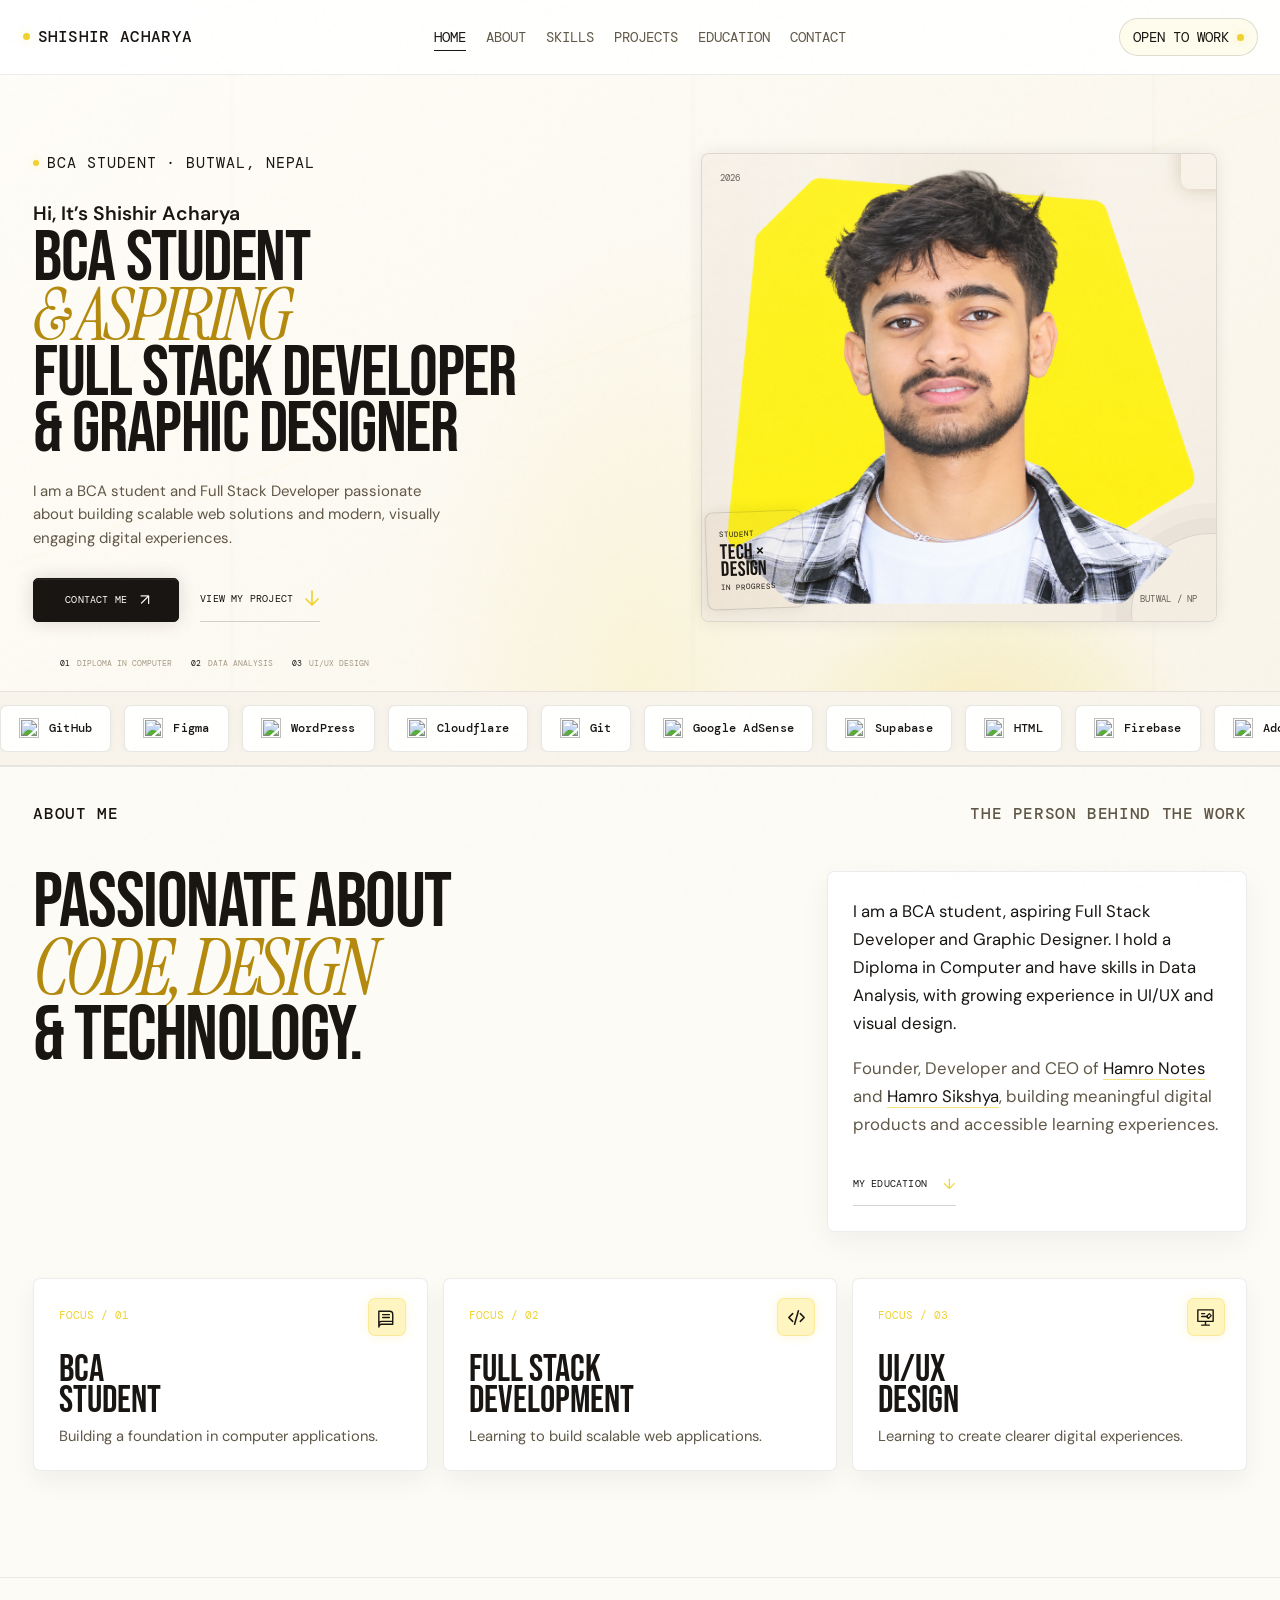
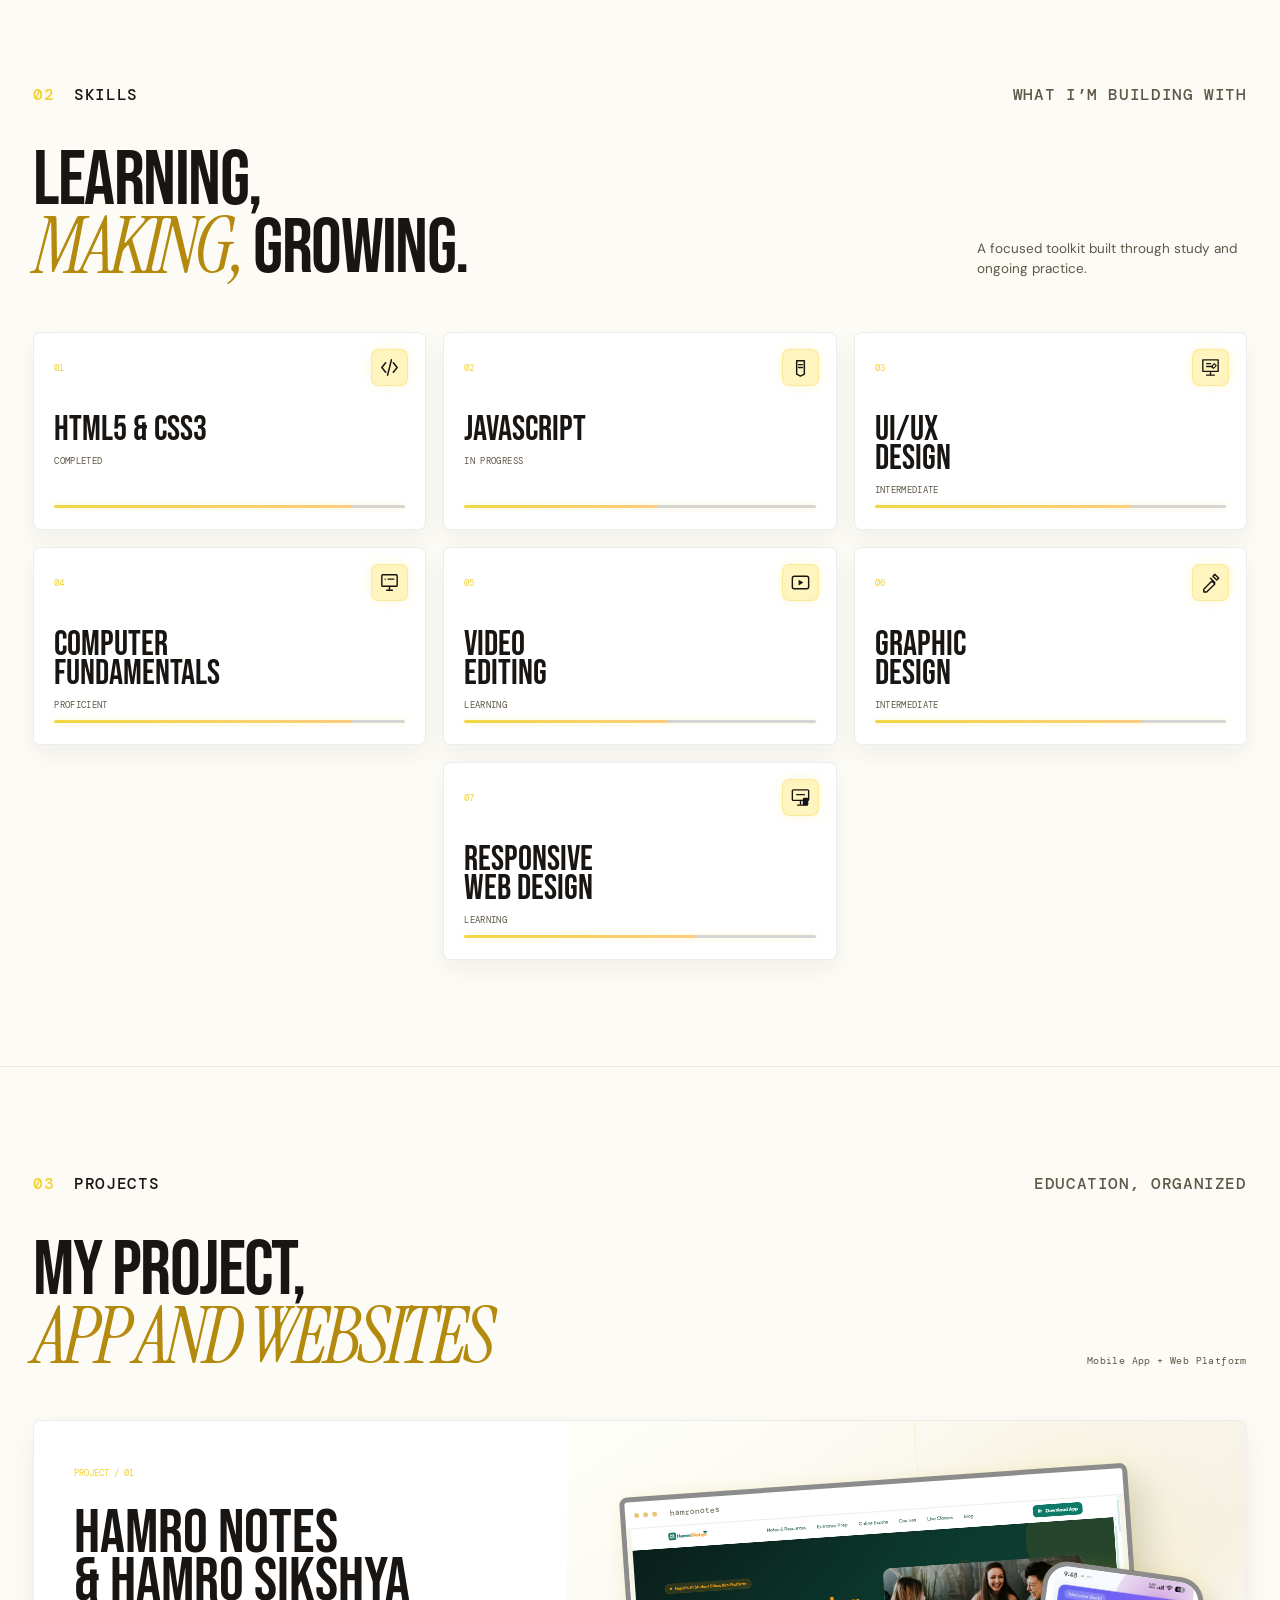
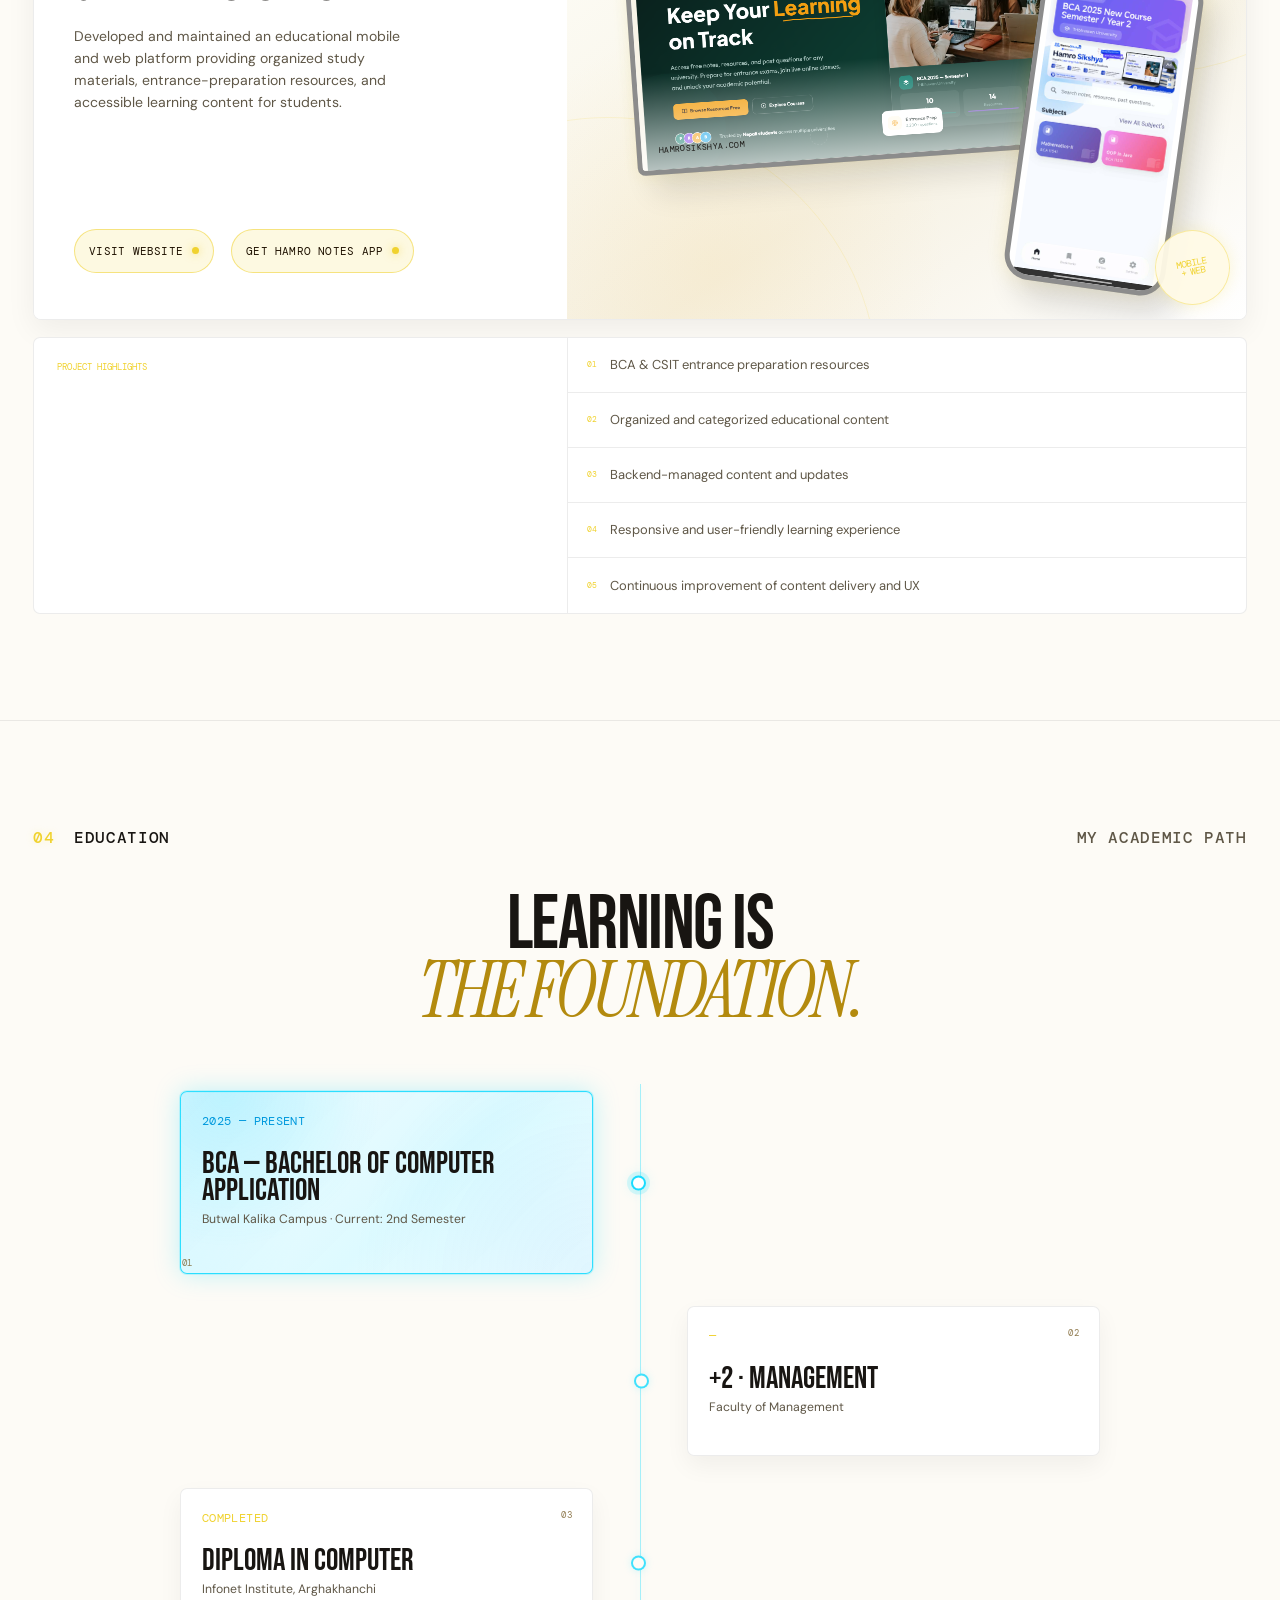
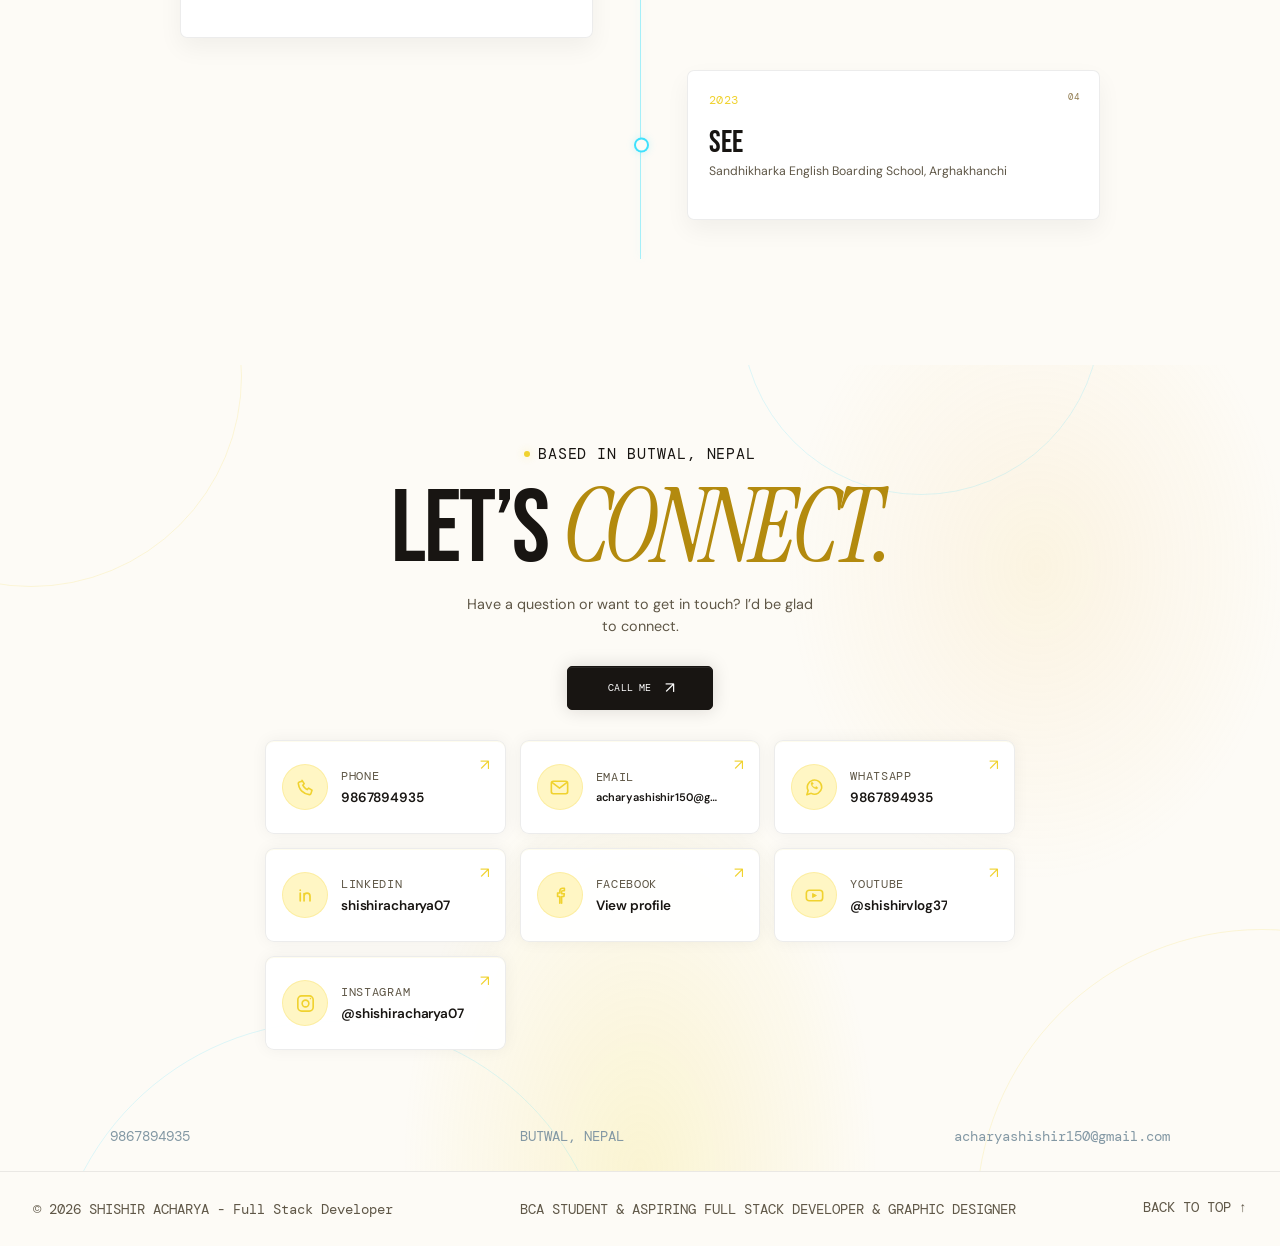
==== commit 7103e0a1: "Add files via upload" ====
--- a/index.html
+++ b/index.html
@@ -3,21 +3,26 @@
   <head>
     <meta charset="UTF-8" />
     <meta name="viewport" content="width=device-width, initial-scale=1.0" />
-    <meta name="keywords" content="Shishir Acharya, Shishir Acharya Portfolio, Shishir Acharya Developer, Shishir Acharya Full Stack Developer, Shishir Acharya Graphic Designer, Full Stack Developer Nepal, Graphic Designer Nepal, Web Developer Nepal, UI UX Designer Nepal, Software Developer Nepal, Hamro Notes, Hamro Sikshya, Educational Platform" />
-    <link rel="canonical" href="https://acharyashishir.info.np/" />
+    <meta name="description" content="Shishir Acharya is a BCA student, developer, programmer, backend developer and aspiring Full Stack Developer from Butwal, Nepal. Explore his portfolio, skills, Hamro Notes and Hamro Sikshya." />
+    <meta name="author" content="Shishir Acharya" />
+    <meta name="robots" content="index, follow, max-image-preview:large, max-snippet:-1, max-video-preview:-1" />
+    <link rel="canonical" href="https://www.acharyashishir.info.np/" />
     <link rel="me" href="https://www.linkedin.com/in/shishiracharya07/" />
-    <meta name="robots" content="index, follow" />
-    <meta name="description" content="Official portfolio of Shishir Acharya, a Full Stack Developer and Graphic Designer in Nepal creating modern, user-focused digital experiences." />
-    <meta name="author" content="Shishir Acharya" />
     <meta property="og:type" content="website" />
-    <meta property="og:site_name" content="Shishir Acharya Portfolio" />
-    <meta property="og:url" content="https://acharyashishir.info.np/" />
-    <meta property="og:title" content="Shishir Acharya | Full Stack Developer & Graphic Designer" />
-    <meta property="og:description" content="Official portfolio of Shishir Acharya, a Full Stack Developer and Graphic Designer in Nepal." />
+    <meta property="og:site_name" content="Shishir Acharya" />
+    <meta property="og:url" content="https://www.acharyashishir.info.np/" />
+    <meta property="og:title" content="Shishir Acharya | Developer, Programmer & Backend Developer" />
+    <meta property="og:description" content="Official portfolio of Shishir Acharya — BCA student, developer, programmer, backend developer and aspiring Full Stack Developer from Butwal, Nepal." />
+    <meta property="og:image" content="https://www.acharyashishir.info.np/shishir-acharya-developer.png" />
+    <meta property="og:image:alt" content="Shishir Acharya, BCA student and developer from Butwal, Nepal" />
+    <meta property="og:image:width" content="1200" />
+    <meta property="og:image:height" content="800" />
     <meta name="twitter:card" content="summary" />
-    <meta name="twitter:title" content="Shishir Acharya | Full Stack Developer & Graphic Designer" />
-    <meta name="twitter:description" content="Official portfolio of Shishir Acharya, a Full Stack Developer and Graphic Designer in Nepal." />
-    <title>Shishir Acharya | Full Stack Developer & Graphic Designer</title>
+    <meta name="twitter:title" content="Shishir Acharya | Developer, Programmer & Backend Developer" />
+    <meta name="twitter:description" content="Official portfolio of Shishir Acharya — BCA student, developer, programmer, backend developer and aspiring Full Stack Developer from Butwal, Nepal." />
+    <meta name="twitter:image" content="https://www.acharyashishir.info.np/shishir-acharya-developer.png" />
+    <meta name="twitter:image:alt" content="Shishir Acharya, BCA student and developer from Butwal, Nepal" />
+    <title>Shishir Acharya | Developer, Programmer &amp; Backend Developer</title>
     <script type="application/ld+json">
       {
         "@context": "https://schema.org",
@@ -25,23 +30,32 @@
           {
             "@type": "WebSite",
             "@id": "https://acharyashishir.info.np/#website",
-            "url": "https://acharyashishir.info.np/",
-            "name": "Shishir Acharya Portfolio"
+            "url": "https://www.acharyashishir.info.np/",
+            "name": "Shishir Acharya — Official Portfolio",
+            "publisher": { "@id": "https://www.acharyashishir.info.np/#shishir-acharya" }
           },
           {
             "@type": "ProfilePage",
-            "@id": "https://acharyashishir.info.np/#profile",
-            "url": "https://acharyashishir.info.np/",
-            "name": "Shishir Acharya | Full Stack Developer & Graphic Designer",
-            "mainEntity": { "@id": "https://acharyashishir.info.np/#shishir-acharya" }
+            "@id": "https://www.acharyashishir.info.np/#profile",
+            "url": "https://www.acharyashishir.info.np/",
+            "name": "Shishir Acharya | Developer, Programmer & Backend Developer",
+            "mainEntity": { "@id": "https://www.acharyashishir.info.np/#shishir-acharya" },
+            "isPartOf": { "@id": "https://www.acharyashishir.info.np/#website" }
           },
           {
             "@type": "Person",
-            "@id": "https://acharyashishir.info.np/#shishir-acharya",
+            "@id": "https://www.acharyashishir.info.np/#shishir-acharya",
             "name": "Shishir Acharya",
-            "url": "https://acharyashishir.info.np/",
-            "jobTitle": "Full Stack Developer and Graphic Designer",
-            "description": "Full Stack Developer, Graphic Designer and UI/UX Designer in Nepal.",
+            "url": "https://www.acharyashishir.info.np/",
+            "image": "https://www.acharyashishir.info.np/shishir-acharya-developer.png",
+            "jobTitle": "Developer, Programmer and Backend Developer",
+            "description": "Shishir Acharya is a BCA student, developer, programmer, backend developer and aspiring Full Stack Developer from Butwal, Nepal.",
+            "address": {
+              "@type": "PostalAddress",
+              "addressLocality": "Butwal",
+              "addressCountry": "NP"
+            },
+            "knowsAbout": ["Programming", "Backend development", "Web development", "Full Stack development", "Graphic design", "UI/UX design"],
             "email": "acharyashishir150@gmail.com",
             "telephone": "+9779867894935",
             "sameAs": [
@@ -57,6 +71,7 @@
     <link rel="preconnect" href="https://fonts.googleapis.com" />
     <link rel="preconnect" href="https://fonts.gstatic.com" crossorigin />
     <link href="https://fonts.googleapis.com/css2?family=Bebas+Neue&family=DM+Mono:wght@400;500&family=DM+Sans:opsz,wght@9..40,400;9..40,500;9..40,600;9..40,700&family=Instrument+Serif:ital@0;1&display=swap" rel="stylesheet" />
+    <link rel="preload" as="image" href="Shishir%20pic.png" fetchpriority="high" />
     <link rel="stylesheet" href="styles.css" />
   </head>
   <body>
@@ -99,7 +114,7 @@
             <div class="portrait-frame">
               <div class="portrait-sun" aria-hidden="true"></div>
               <div class="portrait-placeholder">
-                <img class="profile-image" src="Shishir pic.png" alt="Shishir Acharya" />
+                <img class="profile-image" src="Shishir pic.png" alt="Shishir Acharya, BCA student and developer from Butwal, Nepal" fetchpriority="high" decoding="async" />
                 <div class="portrait-photo-overlay" aria-hidden="true"></div>
               </div>
               <span class="portrait-location">BUTWAL / NP</span>
@@ -149,7 +164,7 @@
         <section class="about section" id="about" aria-labelledby="about-title">
           <div class="section-top reveal"><p>ABOUT ME</p><p>THE PERSON BEHIND THE WORK</p></div>
           <div class="about-layout">
-            <h2 class="reveal" id="about-title">PASSIONATE ABOUT<br /><span class="serif-italic">CODE, DESIGN</span><br />& TECHNOLOGY.</h2>
+            <h2 class="reveal" id="about-title">PASSIONATE ABOUT<br /><span class="serif-italic">CODE, DESIGN</span><br />&amp; TECHNOLOGY.</h2>
             <div class="about-content reveal delay-1">
               <p>I am a BCA student, aspiring Full Stack Developer and Graphic Designer. I hold a Diploma in Computer and have skills in Data Analysis, with growing experience in UI/UX and visual design.</p>
               <p>Founder, Developer and CEO of <a class="partner-link" href="https://play.google.com/store/apps/details?id=com.hamronotes.uninotes" target="_blank" rel="noopener noreferrer">Hamro Notes</a> and <a class="partner-link" href="https://hamrosikshya.com/" target="_blank" rel="noopener noreferrer">Hamro Sikshya</a>, building meaningful digital products and accessible learning experiences.</p>
@@ -205,9 +220,9 @@
             <div class="platform-visual" aria-label="Hamro Notes and Hamro Sikshya platform visual">
               <div class="browser-window">
                 <div class="browser-bar"><span></span><span></span><span></span><b>hamronotes</b></div>
-                <div class="browser-content"><img class="project-screenshot" src="Hamro sikshya.png" alt="Hamro Sikshya website home page" /><span>HAMROSIKSHYA.COM</span></div>
-              </div>
-              <div class="phone-window"><img class="notes-screenshot" src="hamro Notes.jpg" alt="Hamro Notes mobile app home screen" /></div>
+                <div class="browser-content"><img class="project-screenshot" src="new hamro sikshya web.png" alt="Hamro Sikshya website home page" decoding="async" /><span>HAMROSIKSHYA.COM</span></div>
+              </div>
+              <div class="phone-window"><img class="notes-screenshot" src="hamro Notes.jpg" alt="Hamro Notes mobile app home screen" loading="lazy" decoding="async" /></div>
               <div class="platform-stamp">MOBILE<br />+ WEB</div>
             </div>
           </article>
@@ -245,7 +260,7 @@
               <a class="contact-link-card contact-link-card-phone" href="tel:+9779867894935"><span class="contact-link-icon" aria-hidden="true"><svg viewBox="0 0 24 24" fill="none"><path d="M8.4 4.5 10.6 8l-1.5 1.6c1 2 2.6 3.6 4.6 4.6l1.6-1.5 3.5 2.2-1.1 3.4c-.2.7-.9 1.2-1.7 1.1C9.7 18.8 5.2 14.3 4.5 8c-.1-.8.4-1.5 1.1-1.7l2.8-.8Z" stroke="currentColor" stroke-width="1.65" stroke-linecap="round" stroke-linejoin="round" /></svg></span><span class="contact-link-copy"><span class="contact-link-label">Phone</span><span class="contact-link-handle">9867894935</span></span><span class="contact-link-arrow" aria-hidden="true">↗</span></a>
               <a class="contact-link-card contact-link-card-email" href="mailto:acharyashishir150@gmail.com"><span class="contact-link-icon" aria-hidden="true"><svg viewBox="0 0 24 24" fill="none"><rect x="3.5" y="5.5" width="17" height="13" rx="2" stroke="currentColor" stroke-width="1.7" /><path d="m4.5 7 7.5 5.6L19.5 7" stroke="currentColor" stroke-width="1.7" stroke-linecap="round" stroke-linejoin="round" /></svg></span><span class="contact-link-copy"><span class="contact-link-label">Email</span><span class="contact-link-handle">acharyashishir150@gmail.com</span></span><span class="contact-link-arrow" aria-hidden="true">↗</span></a>
               <a class="contact-link-card contact-link-card-whatsapp" href="https://wa.me/977986789435" target="_blank" rel="noopener noreferrer"><span class="contact-link-icon" aria-hidden="true"><svg viewBox="0 0 24 24" fill="none"><path d="M19.5 11.4a7.5 7.5 0 0 1-10.9 6.7L4 19.5l1.4-4.3a7.5 7.5 0 1 1 14.1-3.8Z" stroke="currentColor" stroke-width="1.65" stroke-linecap="round" stroke-linejoin="round" /><path d="M9.2 8.4c.2 1.9 1.6 3.3 3.5 3.5l.9-1 1.5.8c.2.1.3.4.2.6l-.2.7c-.1.3-.4.5-.7.5-3.3-.2-5.9-2.8-6.1-6.1 0-.3.2-.6.5-.7l.7-.2c.2-.1.5 0 .6.2l.8 1.5-1 .9Z" fill="currentColor" stroke="currentColor" stroke-width=".4" stroke-linejoin="round" /></svg></span><span class="contact-link-copy"><span class="contact-link-label">WhatsApp</span><span class="contact-link-handle">9867894935</span></span><span class="contact-link-arrow" aria-hidden="true">↗</span></a>
-              <a class="contact-link-card contact-link-card-linkedin" href="https://www.linkedin.com/in/shishiracharya07/" target="_blank" rel="me noopener noreferrer"><span class="contact-link-icon" aria-hidden="true"><svg viewBox="0 0 24 24" fill="none"><path d="M6.5 9.5v8M6.5 6.4v.1M10.5 17.5v-4.6c0-1.9 1-3.4 3.1-3.4 2.1 0 3.1 1.5 3.1 3.4v4.6M10.5 10v7.5" stroke="currentColor" stroke-width="1.8" stroke-linecap="round" stroke-linejoin="round" /></svg></span><span class="contact-link-copy"><span class="contact-link-label">LinkedIn</span><span class="contact-link-handle">shishiracharya07</span></span><span class="contact-link-arrow" aria-hidden="true">↗</span></a>
+              <a class="contact-link-card contact-link-card-linkedin" href="https://www.linkedin.com/in/shishiracharya07/" target="_blank" rel="me noopener noreferrer" aria-label="Shishir Acharya on LinkedIn"><span class="contact-link-icon" aria-hidden="true"><svg viewBox="0 0 24 24" fill="none"><path d="M6.5 9.5v8M6.5 6.4v.1M10.5 17.5v-4.6c0-1.9 1-3.4 3.1-3.4 2.1 0 3.1 1.5 3.1 3.4v4.6M10.5 10v7.5" stroke="currentColor" stroke-width="1.8" stroke-linecap="round" stroke-linejoin="round" /></svg></span><span class="contact-link-copy"><span class="contact-link-label">LinkedIn</span><span class="contact-link-handle">shishiracharya07</span></span><span class="contact-link-arrow" aria-hidden="true">↗</span></a>
               <a class="contact-link-card contact-link-card-facebook" href="https://www.facebook.com/share/14kjRkeFQp3/" target="_blank" rel="me noopener noreferrer"><span class="contact-link-icon" aria-hidden="true"><svg viewBox="0 0 24 24" fill="none"><path d="M14.2 20v-7h2.4l.4-2.8h-2.8V8.4c0-.8.2-1.4 1.4-1.4h1.5V4.5c-.3 0-.9-.1-1.8-.1-1.8 0-3 1.1-3 3.2v1.8H10V13h2.3v7" stroke="currentColor" stroke-width="1.7" stroke-linecap="round" stroke-linejoin="round" /></svg></span><span class="contact-link-copy"><span class="contact-link-label">Facebook</span><span class="contact-link-handle">View profile</span></span><span class="contact-link-arrow" aria-hidden="true">↗</span></a>
               <a class="contact-link-card contact-link-card-youtube" href="https://www.youtube.com/@shishirvlog37" target="_blank" rel="me noopener noreferrer"><span class="contact-link-icon" aria-hidden="true"><svg viewBox="0 0 24 24" fill="none"><rect x="3.5" y="6.5" width="17" height="11" rx="3" stroke="currentColor" stroke-width="1.7" /><path d="m10 10 4 2-4 2v-4Z" fill="currentColor" stroke="currentColor" stroke-linejoin="round" /></svg></span><span class="contact-link-copy"><span class="contact-link-label">YouTube</span><span class="contact-link-handle">@shishirvlog37</span></span><span class="contact-link-arrow" aria-hidden="true">↗</span></a>
               <a class="contact-link-card contact-link-card-instagram" href="https://www.instagram.com/shishiracharya07?igsh=MTlyZnd5NGNwbGZkcw==" target="_blank" rel="me noopener noreferrer"><span class="contact-link-icon" aria-hidden="true"><svg viewBox="0 0 24 24" fill="none"><rect x="4" y="4" width="16" height="16" rx="4" stroke="currentColor" stroke-width="1.7" /><circle cx="12" cy="12" r="3.5" stroke="currentColor" stroke-width="1.7" /><circle cx="17.2" cy="6.9" r=".8" fill="currentColor" /></svg></span><span class="contact-link-copy"><span class="contact-link-label">Instagram</span><span class="contact-link-handle">@shishiracharya07</span></span><span class="contact-link-arrow" aria-hidden="true">↗</span></a>
--- a/styles.css
+++ b/styles.css
@@ -18,7 +18,7 @@
 
 * { box-sizing: border-box; }
 html { scroll-behavior: smooth; font-size: clamp(14px, 0.56vw + 11px, 18px); }
-body { min-width: 320px; max-width: 100%; margin: 0; color: var(--ink); background: var(--canvas); font-family: var(--sans); overflow-x: hidden; }
+body { min-width: 0; max-width: 100%; margin: 0; color: var(--ink); background: var(--canvas); font-family: var(--sans); overflow-x: hidden; }
 img, svg { display: block; max-width: 100%; }
 a { color: inherit; text-decoration: none; }
 button, a { -webkit-tap-highlight-color: transparent; }
@@ -165,12 +165,12 @@
 .browser-bar span { width: 5px; height: 5px; border-radius: 50%; background: rgba(224,187,88,.8); }
 .browser-bar b { margin-left: 9px; font-weight: 400; }
 .browser-content { position: relative; height: calc(100% - 27px); overflow: hidden; background: #f8f4e8; }
-.project-screenshot { width: 100%; height: 100%; display: block; object-fit: cover; object-position: center top; filter: saturate(.95) contrast(1.02); }
+.project-screenshot { width: 100%; height: 100%; display: block; object-fit: contain; object-position: center top; filter: saturate(.95) contrast(1.02); }
 .browser-content::after { content: ""; position: absolute; inset: 0; background: linear-gradient(180deg, transparent 60%, rgba(255,255,255,.7)); pointer-events: none; }
 .browser-content span { position: absolute; z-index: 1; bottom: 14px; left: 17px; color: var(--ink); font: .46rem var(--mono); letter-spacing: .05em; }
 .phone-window { position: absolute; z-index: 3; right: 9%; bottom: 6%; width: 162px; height: 321px; overflow: hidden; padding: 0; border: 5px solid rgba(0,0,0,.45); border-radius: 25px; background: #fff; box-shadow: 15px 20px 30px rgba(24,21,18,.14), 0 0 19px rgba(240,210,47,.15); transform: rotate(8deg); transition: transform .3s; }
 .project-feature:hover .phone-window { transform: rotate(4deg) translateY(-4px); }
-.notes-screenshot { width: 100%; height: 100%; display: block; object-fit: cover; object-position: center top; }
+.notes-screenshot { width: 100%; height: 100%; display: block; object-fit: contain; object-position: center top; }
 .platform-stamp { position: absolute; z-index: 4; right: 16px; bottom: 14px; width: 75px; aspect-ratio: 1; display: grid; place-items: center; border: 1px solid rgba(240,210,47,.4); border-radius: 50%; color: var(--accent); background: rgba(255,250,230,.95); box-shadow: 0 0 15px rgba(240,210,47,.18); font: .52rem/.95 var(--mono); text-align: center; transform: rotate(-11deg); }
 .project-details { display: grid; grid-template-columns: .88fr 1.12fr; margin-top: 17px; border: 1px solid rgba(24,21,18,.08); border-radius: 7px; overflow: hidden; background: rgba(255,255,255,.95); }
 .detail-label { margin: 0; padding: 23px; color: var(--accent); font: .49rem var(--mono); }
@@ -221,8 +221,8 @@
 @media (max-width: 900px) {
   .site-header { width: min(100%, calc(100% - 1.75rem)); }
   .mobile-menu-toggle { display: flex; }
-  .main-nav { position: fixed; top: 75px; left: 0; right: 0; bottom: auto; flex-direction: column; background: rgba(255,255,255,.98); border-bottom: 1px solid rgba(24,21,18,.08); gap: 0; transform: translateX(-100%); transition: transform .3s ease; width: 100%; padding: 20px 0; max-height: calc(100vh - 75px); overflow-y: auto; z-index: 9; }
-  .main-nav.active { transform: translateX(0); }
+  .main-nav { position: fixed; top: 75px; left: 0; right: 0; bottom: auto; flex-direction: column; visibility: hidden; background: rgba(255,255,255,.98); border-bottom: 1px solid rgba(24,21,18,.08); gap: 0; transform: translateX(-100%); transition: transform .3s ease, visibility 0s linear .3s; width: 100%; padding: 20px 0; max-height: calc(100vh - 75px); overflow-y: auto; z-index: 9; }
+  .main-nav.active { visibility: visible; transform: translateX(0); transition-delay: 0s; }
   .main-nav a { padding: 16px 24px; border-bottom: 1px solid rgba(24,21,18,.08); font-size: .85rem; width: 100%; }
   .nav-contact { position: fixed; bottom: max(12px, env(safe-area-inset-bottom)); left: 20px; right: 20px; width: auto; z-index: 9; }
   .hero { grid-template-columns: minmax(0, 1fr) minmax(0, .8fr); min-height: 625px; }
@@ -365,3 +365,134 @@
 .about-content .partner-link { border-bottom: 1px solid rgba(240,210,47,.6); color: var(--ink); transition: color .25s, border-color .25s; }.about-content .partner-link:hover { border-color: var(--accent); color: var(--accent); }
 
 @media (prefers-reduced-motion: reduce) { html { scroll-behavior: auto; } *, *::before, *::after { animation-duration: .01ms !important; animation-iteration-count: 1 !important; transition-duration: .01ms !important; } }
+
+.project-page-header { position: relative; }
+.project-page { width: min(100%, 1240px); margin: 0 auto; }
+.breadcrumbs { display: flex; flex-wrap: wrap; gap: 8px; padding: 30px clamp(1.1rem, 2.6vw, 3.5rem) 0; color: var(--muted); font: .64rem var(--mono); }
+.breadcrumbs a { border-bottom: 1px solid transparent; }
+.breadcrumbs a:hover { border-color: var(--accent-dark); color: var(--ink); }
+.project-page-hero { display: grid; grid-template-columns: minmax(0, 1.05fr) minmax(280px, .95fr); gap: clamp(2rem, 6vw, 6rem); align-items: center; min-height: 570px; padding: 60px clamp(1.1rem, 5vw, 5rem) 80px; }
+.project-page-hero h1 { max-width: 650px; margin: 21px 0 25px; font-size: clamp(4.6rem, 9vw, 8.3rem); }
+.project-page-lede { max-width: 620px; margin: 0 0 30px; color: var(--muted); font-size: clamp(.92rem, 1.5vw, 1.1rem); line-height: 1.65; }
+.project-page-image { position: relative; display: grid; min-height: 385px; margin: 0; padding: 17px; border: 1px solid rgba(24,21,18,.1); border-radius: 8px; background: linear-gradient(145deg, #fffdf8, #f4eddf); box-shadow: 0 18px 38px rgba(24,21,18,.09); overflow: hidden; }
+.project-page-image::before { content: ""; position: absolute; right: -55px; bottom: -55px; width: 190px; height: 190px; border: 1px solid rgba(240,210,47,.45); border-radius: 50%; }
+.project-page-image img { position: relative; z-index: 1; width: 100%; height: 335px; object-fit: contain; object-position: center; border-radius: 5px; }
+.project-page-image-wide img { object-fit: contain; object-position: top; }
+.project-page-image figcaption { position: relative; z-index: 1; margin-top: 12px; color: var(--muted); font: .55rem var(--mono); letter-spacing: .04em; text-transform: uppercase; }
+.project-content-section { padding: 70px clamp(1.1rem, 5vw, 5rem); border-top: 1px solid rgba(24,21,18,.09); }
+.project-content-tint { background: linear-gradient(135deg, rgba(240,210,47,.09), rgba(255,255,255,.7)); }
+.section-kicker { margin-bottom: 24px; color: var(--accent-dark); font: .63rem var(--mono); letter-spacing: .06em; }
+.project-content-grid { display: grid; grid-template-columns: minmax(250px, .78fr) minmax(0, 1.22fr); gap: clamp(2rem, 8vw, 8rem); }
+.project-content-grid h2 { margin: 0; font-size: clamp(3rem, 5vw, 4.9rem); }
+.project-content-grid p, .project-feature-list { max-width: 690px; color: var(--muted); font-size: .93rem; line-height: 1.7; }
+.project-content-grid p:first-child { color: var(--ink); }
+.project-content-grid .pill-button { margin-top: 10px; }
+.project-feature-list { display: grid; gap: 0; margin: 0; padding: 0; list-style: none; border-top: 1px solid rgba(24,21,18,.1); }
+.project-feature-list li { padding: 15px 0 15px 30px; border-bottom: 1px solid rgba(24,21,18,.1); position: relative; }
+.project-feature-list li::before { content: ""; position: absolute; top: 26px; left: 0; width: 8px; height: 8px; border-radius: 50%; background: var(--accent); }
+.project-page-footer { width: 100%; }
+
+@media (max-width: 900px) {
+  .project-page-header { grid-template-columns: 1fr auto; }
+  .project-page-header .project-page-nav { display: none; }
+  .project-page-hero { grid-template-columns: 1fr; min-height: 0; }
+  .project-page-image { max-width: 680px; }
+}
+
+@media (max-width: 650px) {
+  .project-page-header { height: 65px; }
+  .project-page-header .nav-contact { position: static; min-width: 0; font-size: .5rem; }
+  .breadcrumbs { padding-top: 22px; font-size: .56rem; }
+  .project-page-hero { gap: 30px; padding-top: 40px; padding-bottom: 55px; }
+  .project-page-hero h1 { font-size: clamp(4rem, 19vw, 6.2rem); }
+  .project-page-hero .hero-actions { align-items: flex-start; }
+  .project-page-image { min-height: 260px; padding: 12px; }
+  .project-page-image img { height: 225px; }
+  .project-page-image-wide img { height: auto; aspect-ratio: 1909 / 943; object-fit: contain; }
+  .project-content-section { padding-top: 52px; padding-bottom: 52px; }
+  .project-content-grid { grid-template-columns: 1fr; gap: 24px; }
+  .project-content-grid h2 { font-size: clamp(2.8rem, 13vw, 4.2rem); }
+  .project-content-grid p, .project-feature-list { font-size: .84rem; }
+  .project-page-footer { flex-direction: column; align-items: flex-start; justify-content: center; gap: 8px; padding-block: 19px; }
+}
+
+/* Fluid layout safeguards for small screens and intermediate tablet widths. */
+html, body { overflow-x: hidden; }
+body { overflow-wrap: anywhere; }
+button, a { max-width: 100%; }
+
+@media (max-width: 1100px) {
+  .main-nav { gap: 14px; }
+  .site-header { grid-template-columns: auto 1fr auto; }
+  .hero { grid-template-columns: minmax(0, 1fr) minmax(280px, .82fr); }
+  .portrait-column { padding-left: 20px; padding-right: 18px; }
+  .portrait-frame { right: 18px; }
+  .project-feature { grid-template-columns: minmax(280px, .86fr) minmax(0, 1.14fr); }
+  .contact-links { width: min(100%, 760px); }
+}
+
+@media (max-width: 900px) and (min-width: 651px) {
+  .hero { min-height: 650px; padding-top: 130px; }
+  h1 { font-size: clamp(3.25rem, 7vw, 5rem); }
+  .about-layout, .project-content-grid { gap: 28px; }
+  .project-intro { padding: 32px 24px; }
+  .project-intro h3 { font-size: clamp(2.35rem, 5vw, 3rem); }
+  .platform-visual { min-height: 500px; }
+  .phone-window { width: 135px; height: 270px; }
+  .contact-link-card { padding-inline: 12px; }
+  .contact-link-handle { font-size: .67rem; }
+}
+
+@media (max-width: 650px) {
+  .site-header { grid-template-columns: 1fr auto 1fr; padding-inline: 12px; }
+  .main-nav { top: 65px; max-height: calc(100dvh - 65px); }
+  .nav-contact { justify-self: end; max-width: 126px; overflow: hidden; white-space: nowrap; }
+  .hero-description, .about-content p, .project-intro > p:nth-of-type(2), .contact-content > p:nth-of-type(2) { max-width: none; }
+  .hero-actions, .project-links { width: 100%; }
+  .hero-actions .pill-button, .project-links .project-action { max-width: 100%; }
+  .project-links { gap: 10px; }
+  .project-action { width: 100%; }
+  .project-feature { grid-template-columns: 1fr; }
+  .platform-visual { min-height: 620px; padding: 25px 18px 35px; }
+  .platform-visual > * { max-width: 100%; }
+  .browser-window { width: 100%; height: auto; aspect-ratio: 16 / 10; margin: 0 auto 26px; }
+  .phone-window { width: min(40vw, 150px); height: auto; aspect-ratio: 9 / 20; margin: 0 auto; transform: none !important; }
+  .platform-stamp { right: auto; bottom: 12px; left: 6px; width: 65px; }
+  .education-item h3 { max-width: calc(100% - 30px); }
+  .contact { min-height: 0; }
+  .contact-content { width: 100%; padding-inline: 18px; }
+  .contact-links { width: 100%; }
+  .contact-details { display: flex; flex-wrap: wrap; justify-content: center; gap: 8px 16px; text-align: center; }
+  .site-footer { min-height: 0; align-items: flex-start; flex-direction: column; padding-top: 20px; padding-bottom: 20px; }
+  .site-footer span { max-width: 100%; line-height: 1.5; }
+}
+
+@media (max-width: 430px) {
+  .section-top { align-items: flex-start; gap: 12px; }
+  .section-top p:last-child { flex: 0 1 145px; }
+  .project-intro { min-height: 0; }
+  .platform-visual { min-height: 620px; }
+  .browser-bar b { overflow: hidden; text-overflow: ellipsis; white-space: nowrap; }
+  .contact-link-card-email .contact-link-handle { font-size: .58rem; }
+}
+
+@media (max-width: 350px) {
+  .wordmark { font-size: .68rem; }
+  .site-header { padding-inline: 8px; }
+  .mobile-menu-toggle { padding-inline: 8px; }
+  .hero, .section { padding-left: 12px; padding-right: 12px; }
+  .hero-meta { width: calc(100% + 24px); margin-left: -12px; }
+  .hero-meta p { padding-inline: 12px; }
+  .contact-content { padding-inline: 12px; }
+}
+
+@media (max-width: 300px) {
+  .wordmark { font-size: .62rem; }
+  .nav-contact { left: auto; right: 8px; }
+  .hero, .section { padding-left: 10px; padding-right: 10px; }
+  .hero-meta { width: calc(100% + 20px); margin-left: -10px; }
+  .hero-meta p { padding-inline: 10px; }
+  h1 { font-size: 2.35rem; }
+  h2 { font-size: 2.3rem; }
+  .contact-content { padding-inline: 10px; }
+}
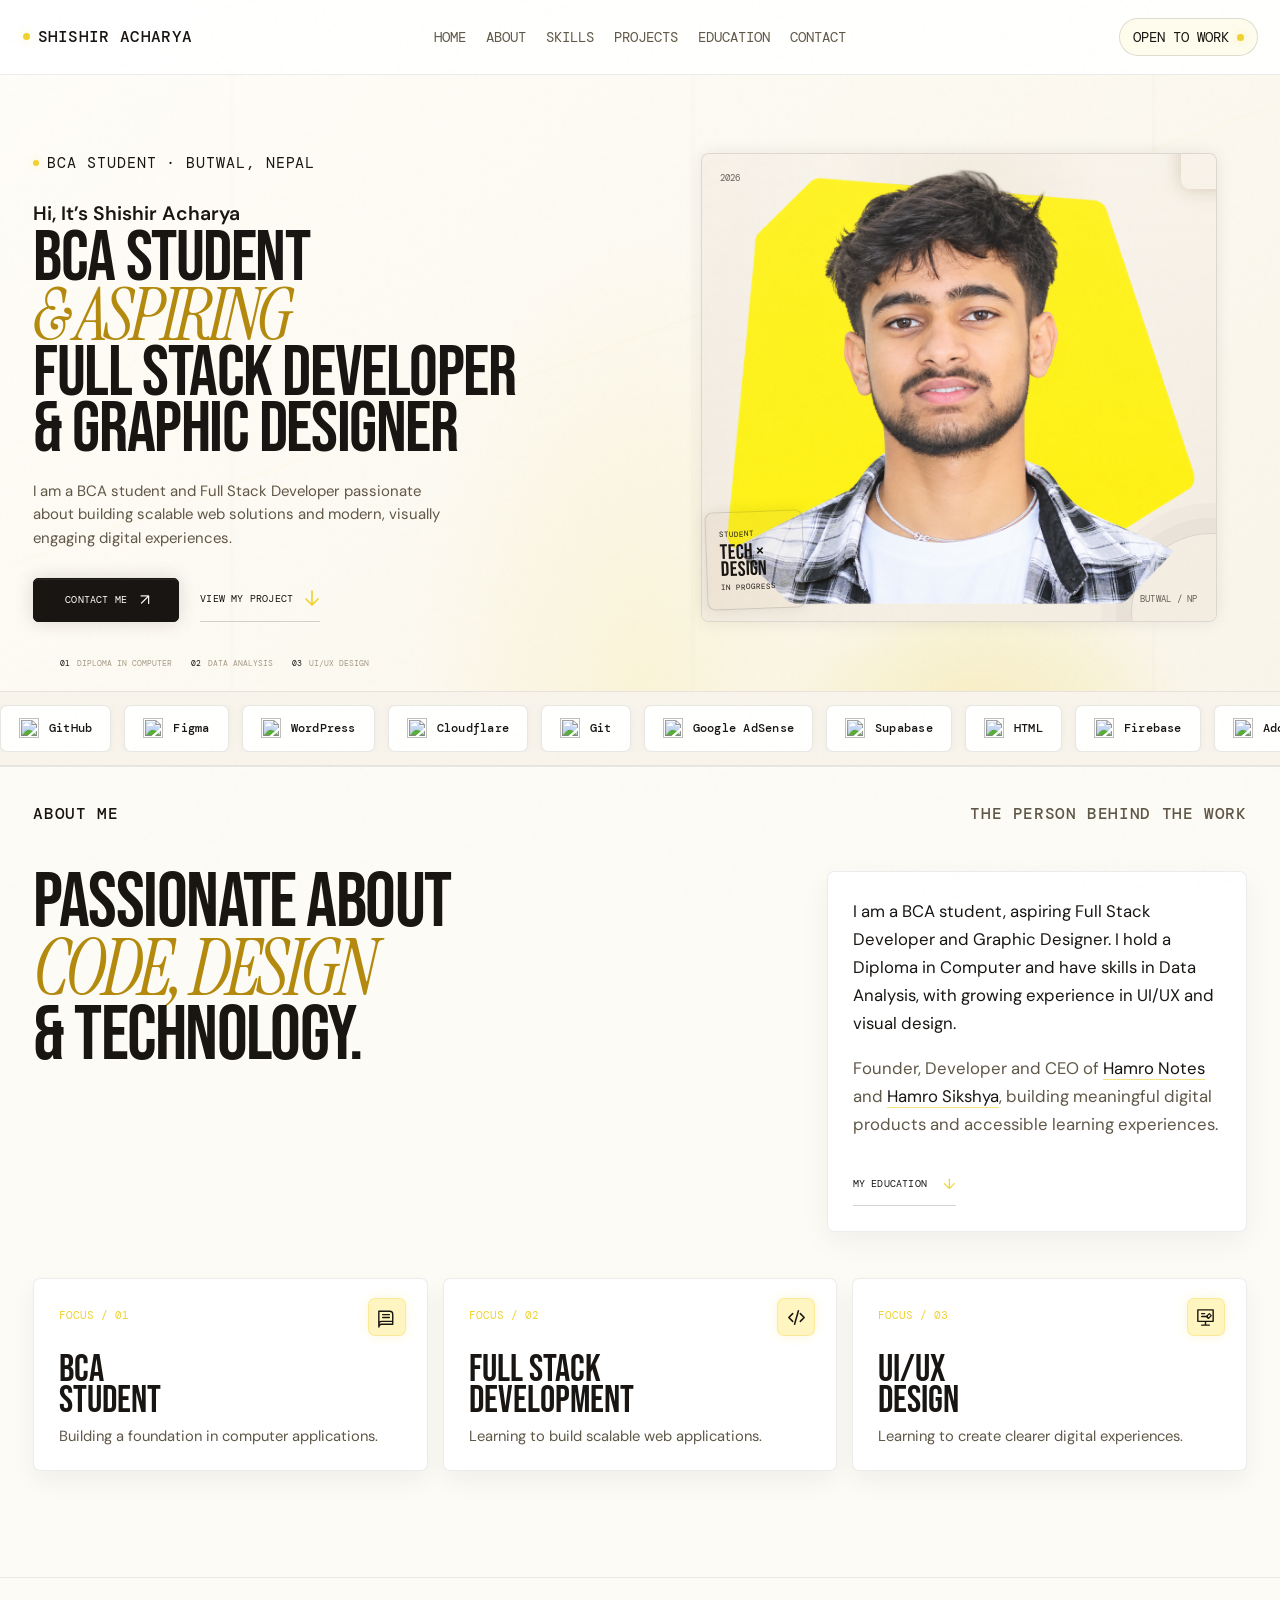
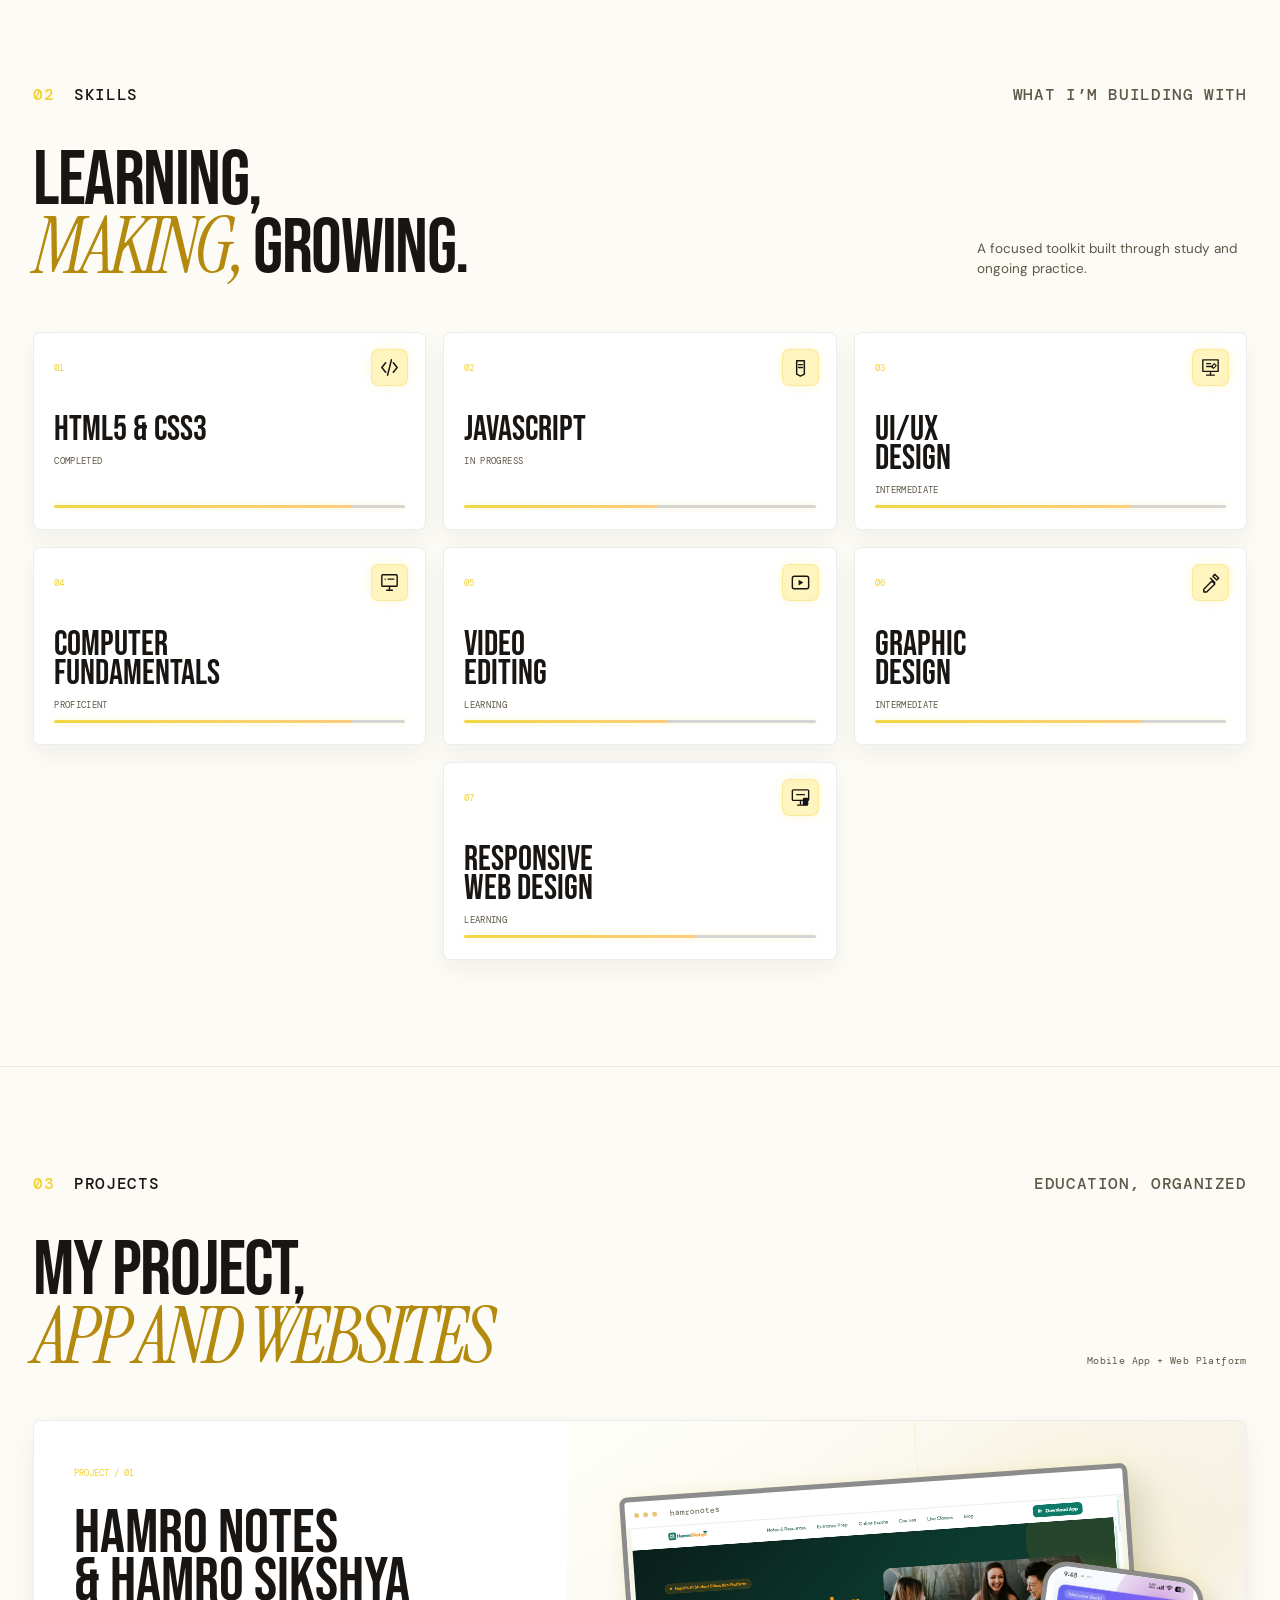
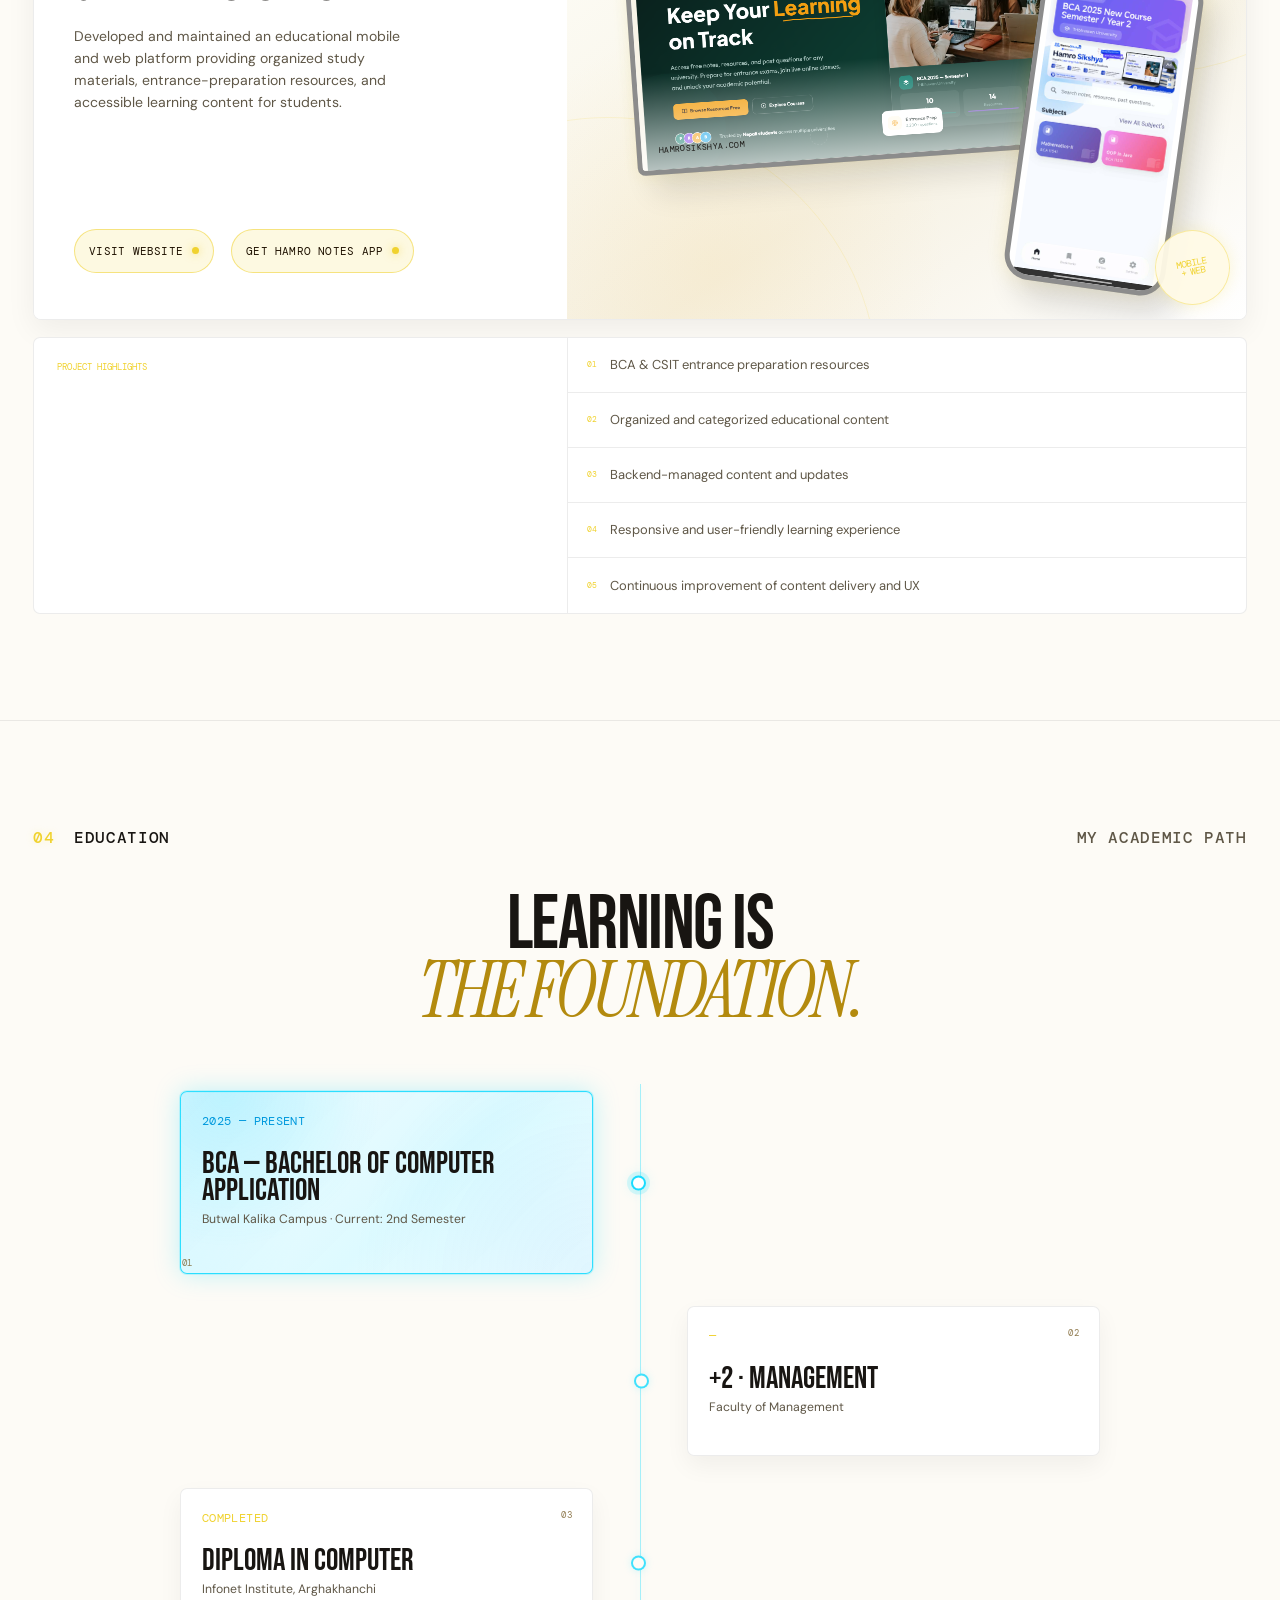
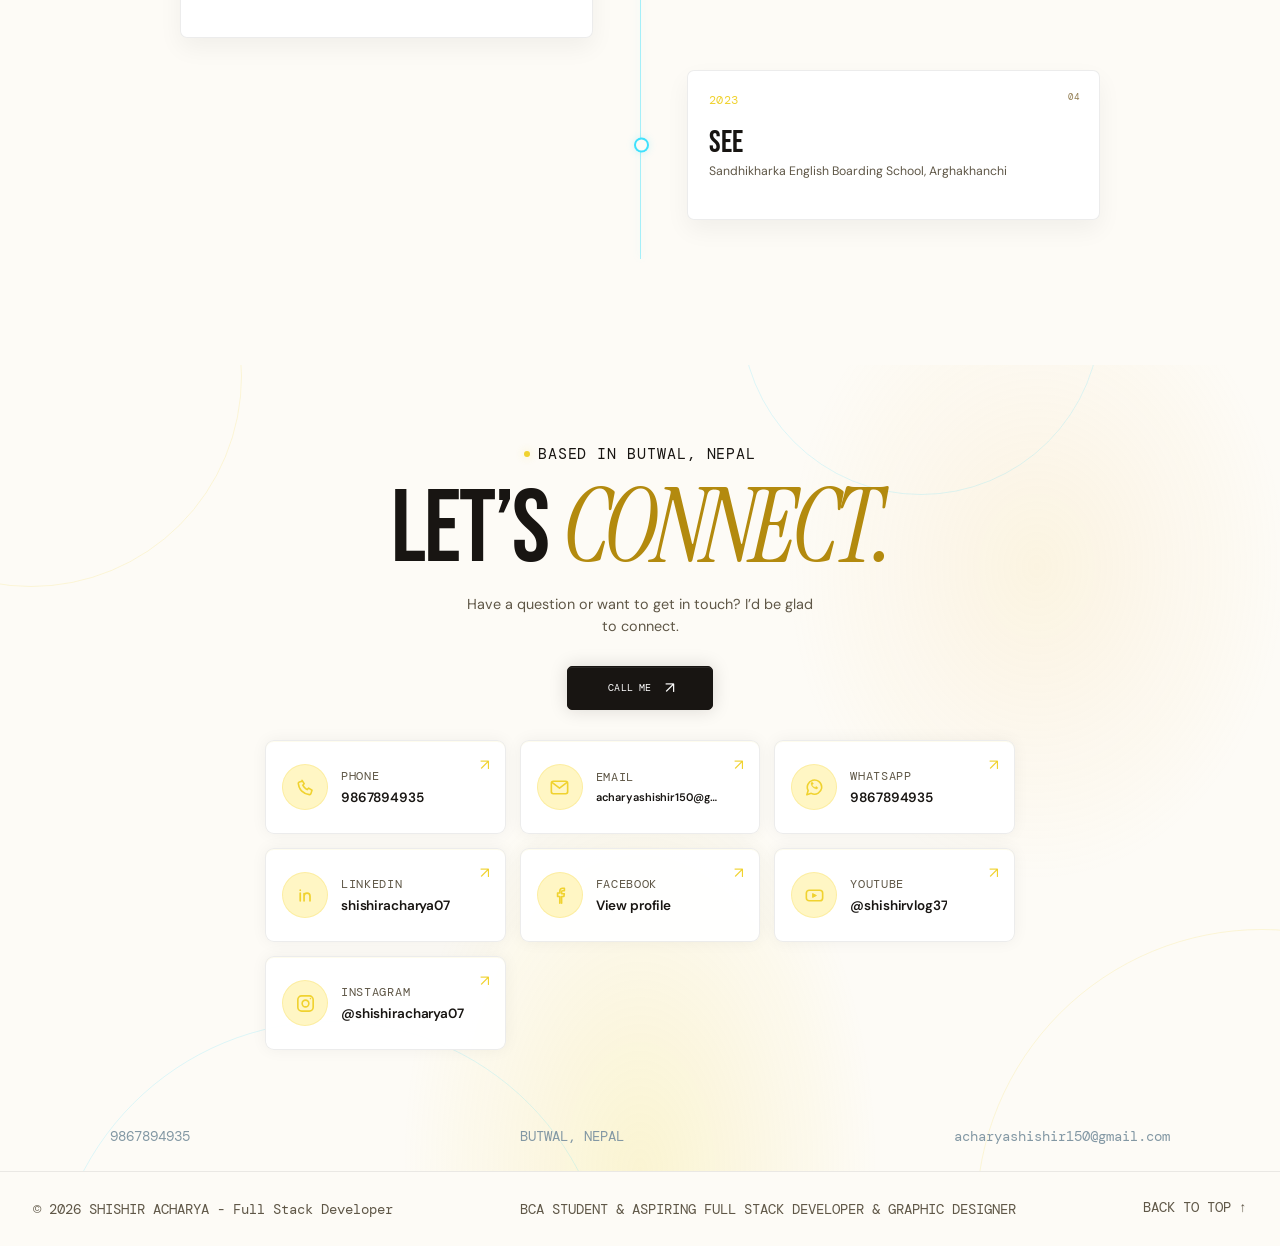
==== commit 8b60ab20: "Add files via upload" ====
--- a/index.html
+++ b/index.html
@@ -87,14 +87,14 @@
           <span></span>
         </button>
         <nav class="main-nav" aria-label="Primary navigation">
-          <a class="active" href="#home">HOME</a>
-          <a href="#about">ABOUT</a>
-          <a href="#skills">SKILLS</a>
-          <a href="#projects">PROJECTS</a>
-          <a href="#education">EDUCATION</a>
-          <a href="#contact">CONTACT</a>
+          <a class="active" href="index.html">HOME</a>
+          <a href="about.html">ABOUT</a>
+          <a href="skills.html">SKILLS</a>
+          <a href="projects.html">PROJECTS</a>
+          <a href="education.html">EDUCATION</a>
+          <a href="contact.html">CONTACT</a>
         </nav>
-        <a class="nav-contact" href="#contact">OPEN TO WORK <span aria-hidden="true"></span></a>
+        <a class="nav-contact" href="contact.html">OPEN TO WORK <span aria-hidden="true"></span></a>
       </header>
 
       <main id="main">
@@ -105,8 +105,8 @@
             <h1 id="hero-title">BCA STUDENT<br /><span class="serif-italic">&amp; ASPIRING</span><br />FULL STACK DEVELOPER<br />&amp; GRAPHIC DESIGNER</h1>
             <p class="hero-description">I am a BCA student and Full Stack Developer passionate about building scalable web solutions and modern, visually engaging digital experiences.</p>
             <div class="hero-actions">
-              <a class="pill-button" href="#contact">CONTACT ME <span>↗</span></a>
-              <a class="under-link" href="#projects">VIEW MY PROJECT <span class="down-arrow" aria-hidden="true"><svg viewBox="0 0 16 18" fill="none" xmlns="http://www.w3.org/2000/svg"><path d="M8 1v14M2 9l6 6 6-6" stroke="currentColor" stroke-width="1.7" stroke-linecap="round" stroke-linejoin="round" /></svg></span></a>
+              <a class="pill-button" href="contact.html">CONTACT ME <span>↗</span></a>
+              <a class="under-link" href="projects.html">VIEW MY PROJECT <span class="down-arrow" aria-hidden="true"><svg viewBox="0 0 16 18" fill="none" xmlns="http://www.w3.org/2000/svg"><path d="M8 1v14M2 9l6 6 6-6" stroke="currentColor" stroke-width="1.7" stroke-linecap="round" stroke-linejoin="round" /></svg></span></a>
             </div>
           </div>
 
@@ -168,7 +168,7 @@
             <div class="about-content reveal delay-1">
               <p>I am a BCA student, aspiring Full Stack Developer and Graphic Designer. I hold a Diploma in Computer and have skills in Data Analysis, with growing experience in UI/UX and visual design.</p>
               <p>Founder, Developer and CEO of <a class="partner-link" href="https://play.google.com/store/apps/details?id=com.hamronotes.uninotes" target="_blank" rel="noopener noreferrer">Hamro Notes</a> and <a class="partner-link" href="https://hamrosikshya.com/" target="_blank" rel="noopener noreferrer">Hamro Sikshya</a>, building meaningful digital products and accessible learning experiences.</p>
-              <a class="under-link" href="#education">MY EDUCATION <span>↓</span></a>
+              <a class="under-link" href="education.html">MY EDUCATION <span>↓</span></a>
             </div>
           </div>
           <div class="about-cards reveal delay-2">
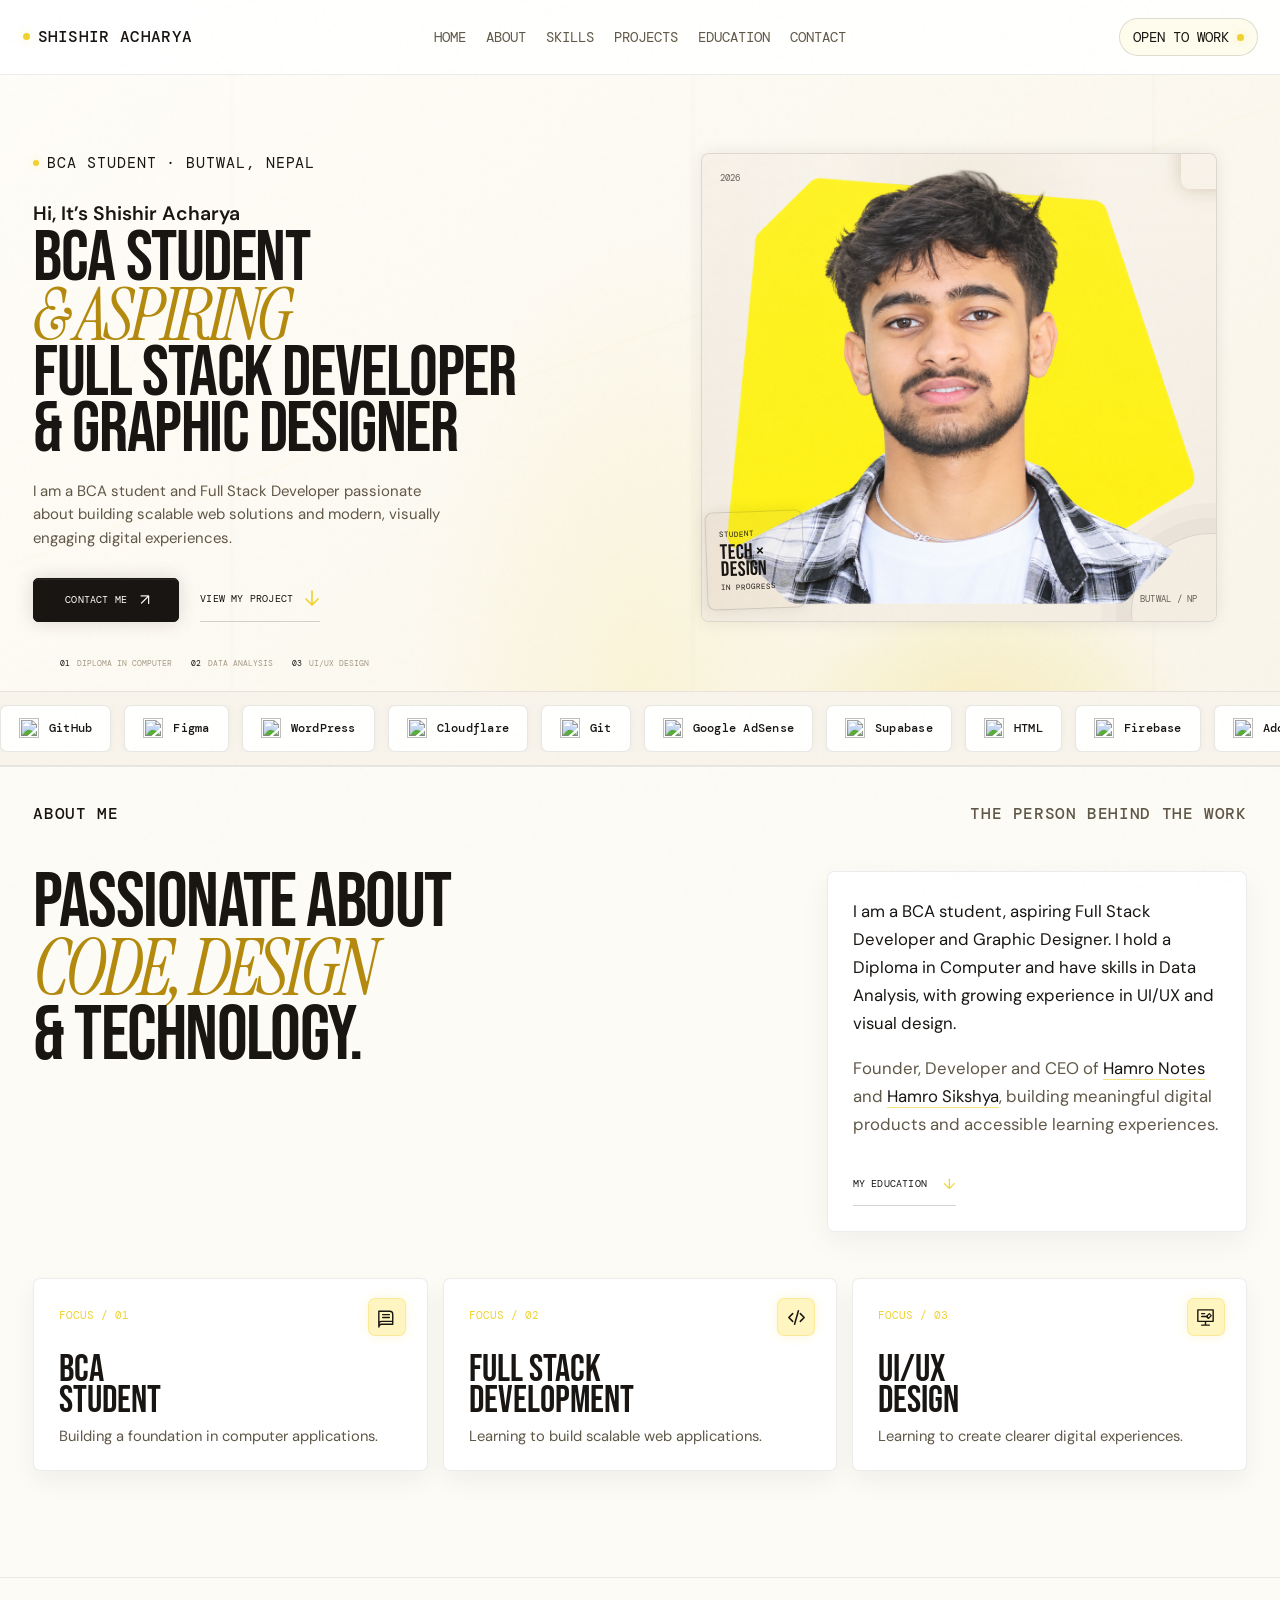
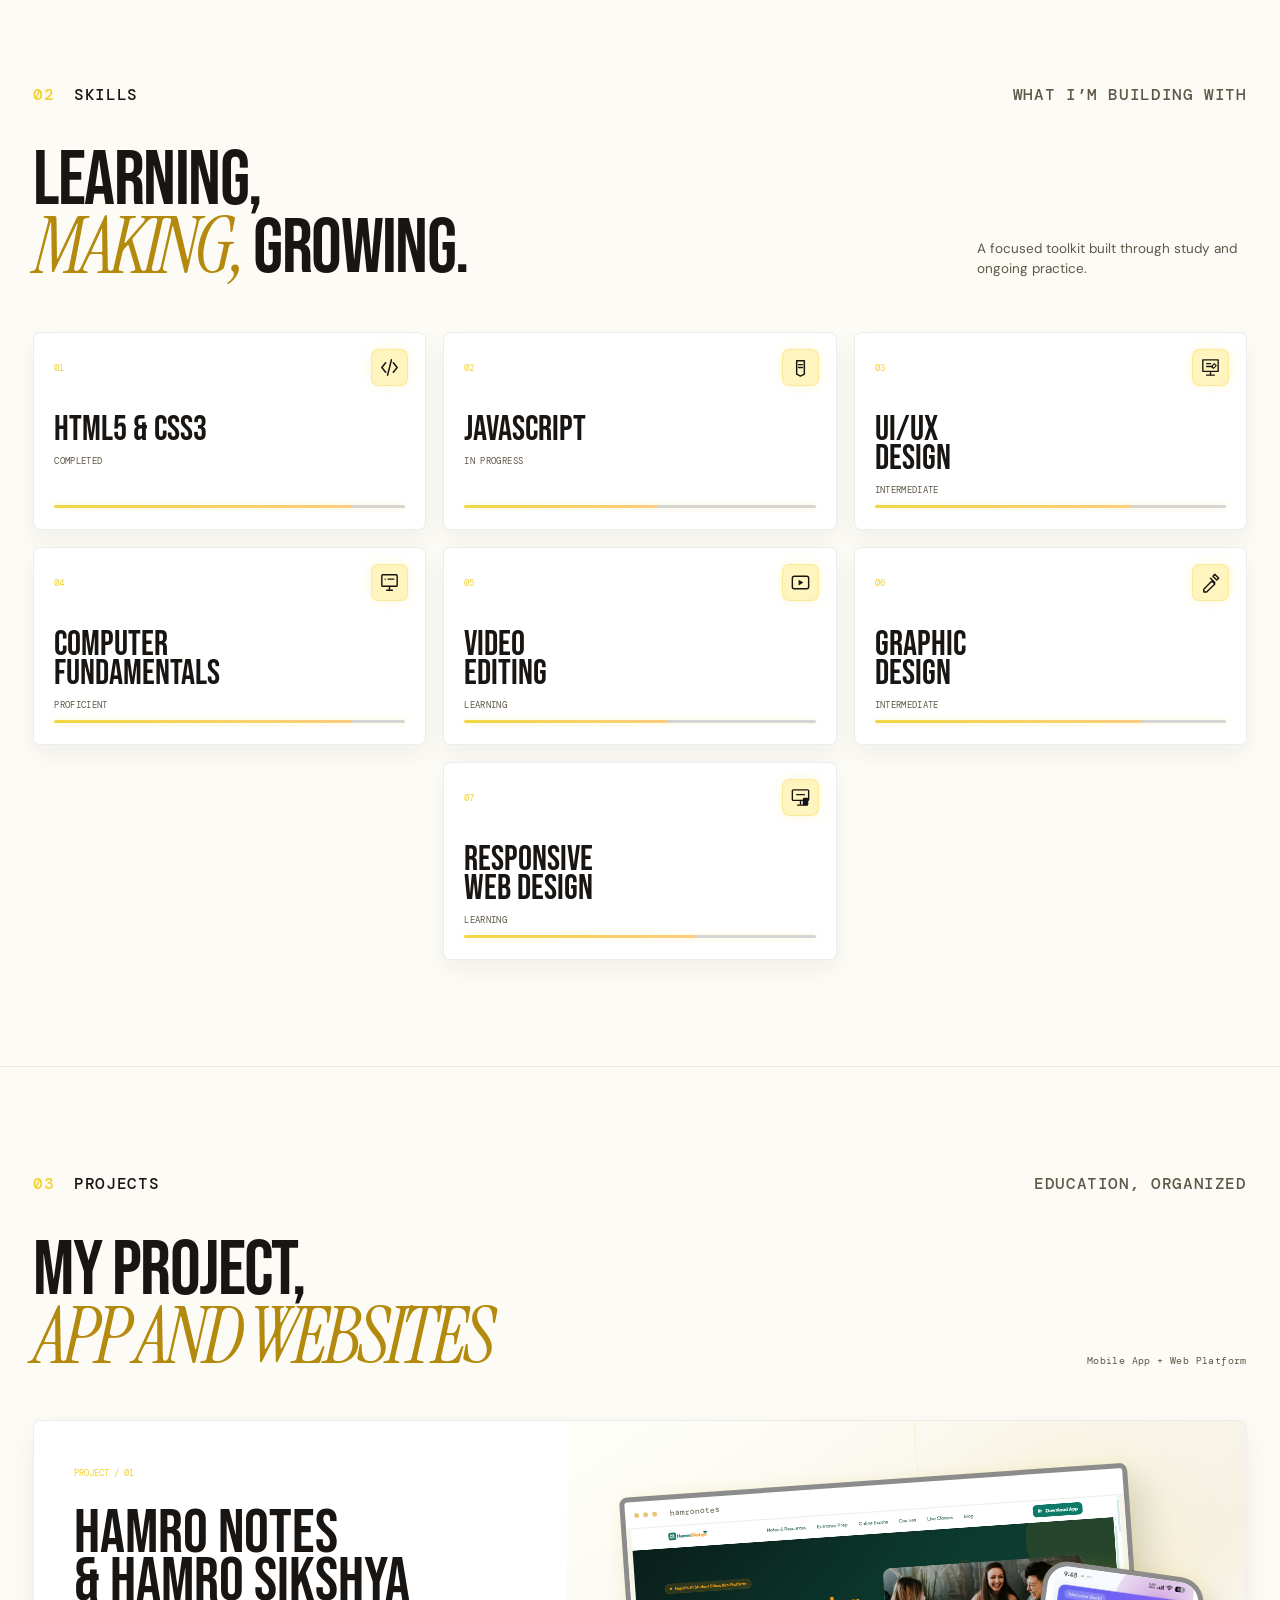
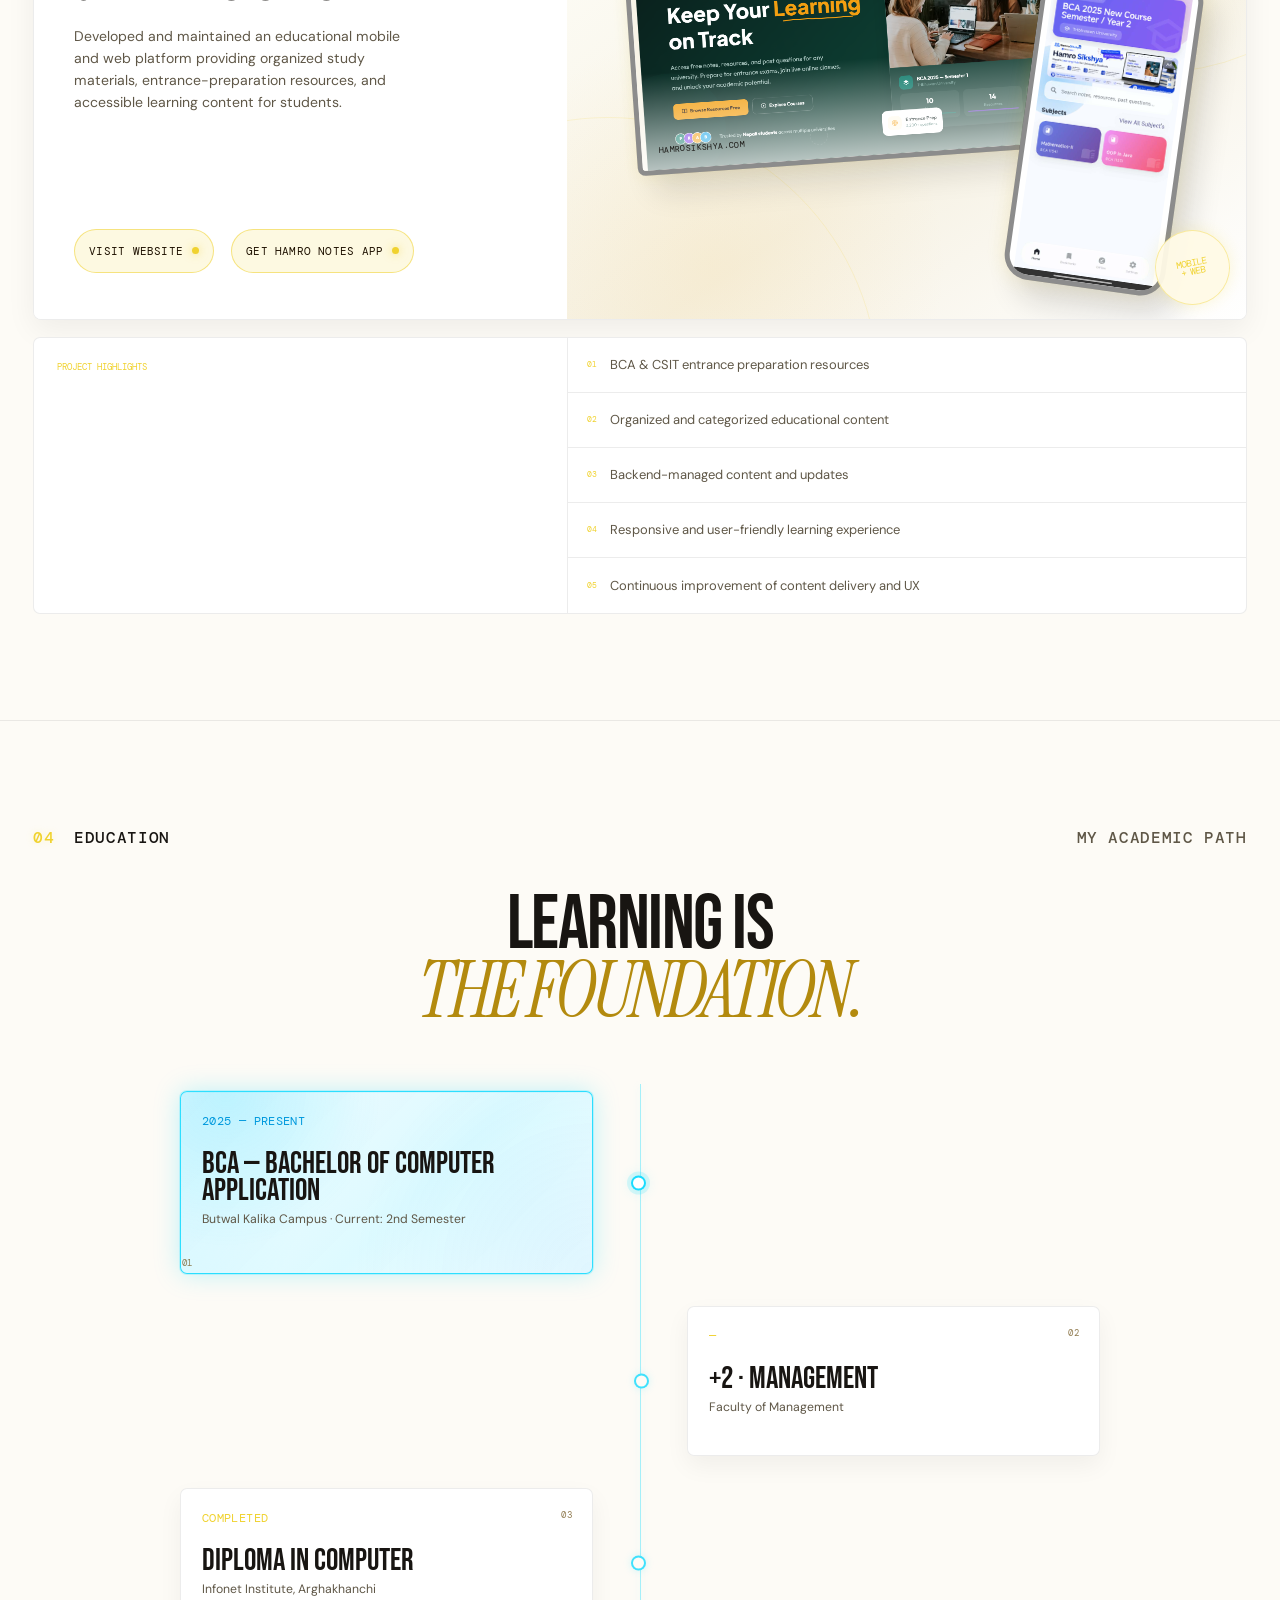
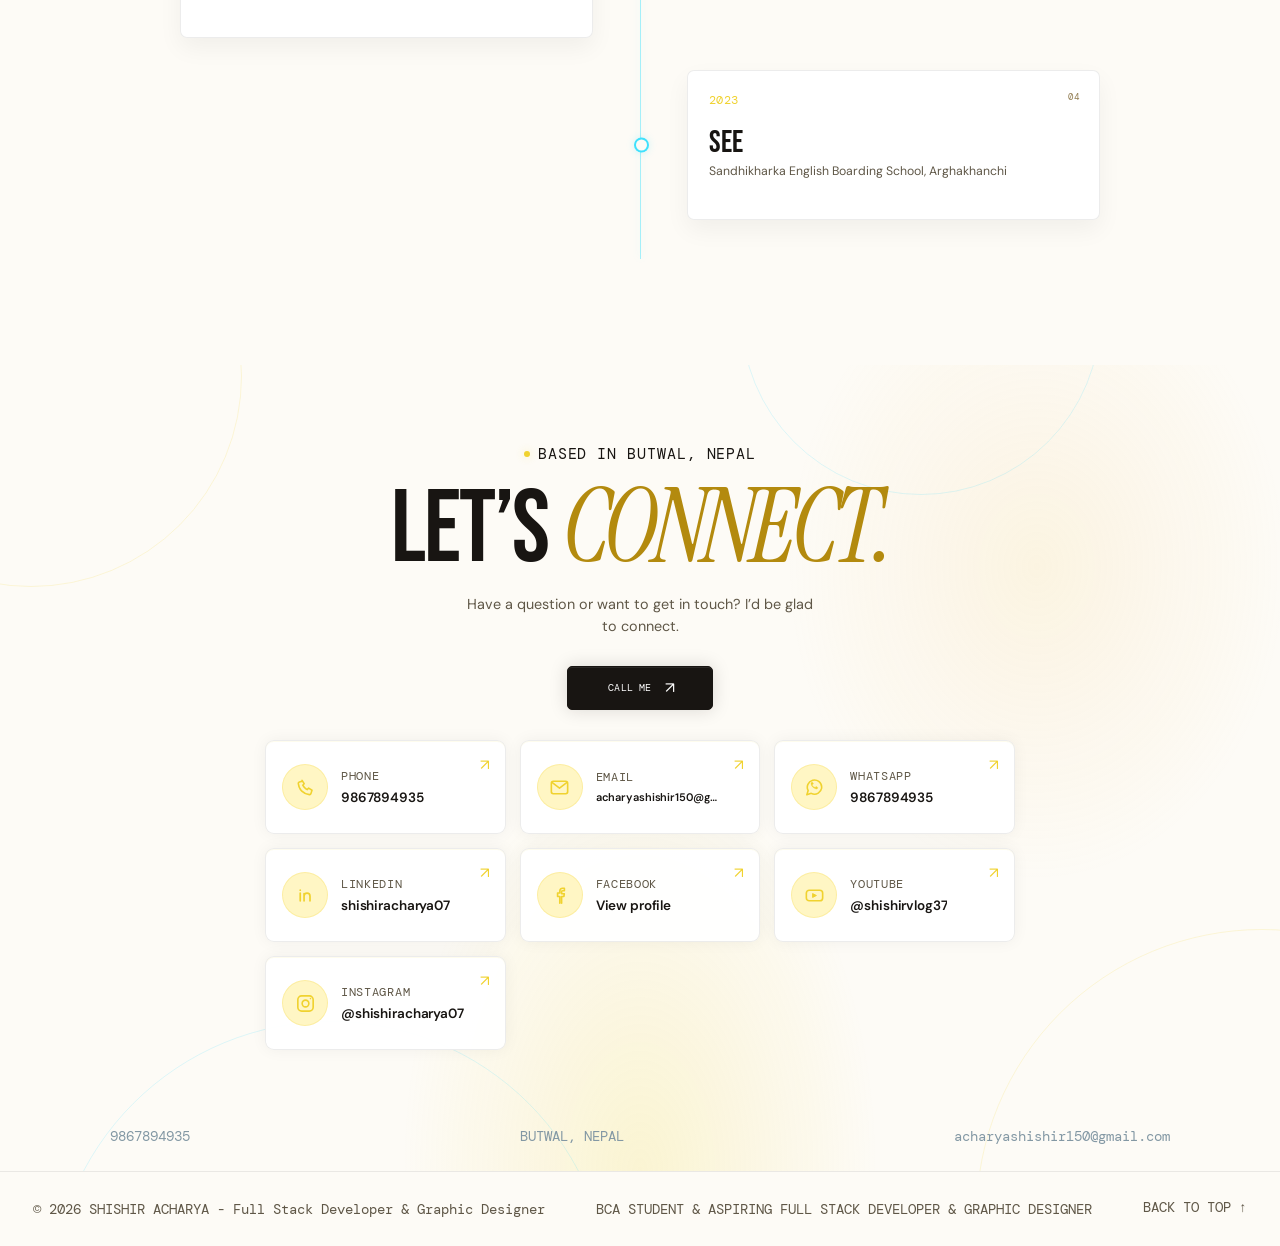
==== commit fa6b051b: "Add files via upload" ====
--- a/index.html
+++ b/index.html
@@ -3,7 +3,7 @@
   <head>
     <meta charset="UTF-8" />
     <meta name="viewport" content="width=device-width, initial-scale=1.0" />
-    <meta name="description" content="Shishir Acharya is a BCA student, developer, programmer, backend developer and aspiring Full Stack Developer from Butwal, Nepal. Explore his portfolio, skills, Hamro Notes and Hamro Sikshya." />
+    <meta name="description" content="Shishir Acharya is a BCA student, Full Stack Developer, and Graphic Designer from Butwal, Nepal. Explore his portfolio, skills, Hamro Notes and Hamro Sikshya." />
     <meta name="author" content="Shishir Acharya" />
     <meta name="robots" content="index, follow, max-image-preview:large, max-snippet:-1, max-video-preview:-1" />
     <link rel="canonical" href="https://www.acharyashishir.info.np/" />
@@ -11,18 +11,18 @@
     <meta property="og:type" content="website" />
     <meta property="og:site_name" content="Shishir Acharya" />
     <meta property="og:url" content="https://www.acharyashishir.info.np/" />
-    <meta property="og:title" content="Shishir Acharya | Developer, Programmer & Backend Developer" />
-    <meta property="og:description" content="Official portfolio of Shishir Acharya — BCA student, developer, programmer, backend developer and aspiring Full Stack Developer from Butwal, Nepal." />
+    <meta property="og:title" content="Shishir Acharya | Full Stack Developer & Graphic Designer" />
+    <meta property="og:description" content="Official portfolio of Shishir Acharya — BCA student, Full Stack Developer and Graphic Designer from Butwal, Nepal." />
     <meta property="og:image" content="https://www.acharyashishir.info.np/shishir-acharya-developer.png" />
     <meta property="og:image:alt" content="Shishir Acharya, BCA student and developer from Butwal, Nepal" />
     <meta property="og:image:width" content="1200" />
     <meta property="og:image:height" content="800" />
     <meta name="twitter:card" content="summary" />
-    <meta name="twitter:title" content="Shishir Acharya | Developer, Programmer & Backend Developer" />
-    <meta name="twitter:description" content="Official portfolio of Shishir Acharya — BCA student, developer, programmer, backend developer and aspiring Full Stack Developer from Butwal, Nepal." />
+    <meta name="twitter:title" content="Shishir Acharya | Full Stack Developer & Graphic Designer" />
+    <meta name="twitter:description" content="Official portfolio of Shishir Acharya — BCA student, Full Stack Developer and Graphic Designer from Butwal, Nepal." />
     <meta name="twitter:image" content="https://www.acharyashishir.info.np/shishir-acharya-developer.png" />
     <meta name="twitter:image:alt" content="Shishir Acharya, BCA student and developer from Butwal, Nepal" />
-    <title>Shishir Acharya | Developer, Programmer &amp; Backend Developer</title>
+    <title>Shishir Acharya | Full Stack Developer &amp; Graphic Designer</title>
     <script type="application/ld+json">
       {
         "@context": "https://schema.org",
@@ -38,7 +38,7 @@
             "@type": "ProfilePage",
             "@id": "https://www.acharyashishir.info.np/#profile",
             "url": "https://www.acharyashishir.info.np/",
-            "name": "Shishir Acharya | Developer, Programmer & Backend Developer",
+            "name": "Shishir Acharya | Full Stack Developer & Graphic Designer",
             "mainEntity": { "@id": "https://www.acharyashishir.info.np/#shishir-acharya" },
             "isPartOf": { "@id": "https://www.acharyashishir.info.np/#website" }
           },
@@ -48,8 +48,8 @@
             "name": "Shishir Acharya",
             "url": "https://www.acharyashishir.info.np/",
             "image": "https://www.acharyashishir.info.np/shishir-acharya-developer.png",
-            "jobTitle": "Developer, Programmer and Backend Developer",
-            "description": "Shishir Acharya is a BCA student, developer, programmer, backend developer and aspiring Full Stack Developer from Butwal, Nepal.",
+            "jobTitle": "Full Stack Developer & Graphic Designer",
+            "description": "Shishir Acharya is a BCA student, Full Stack Developer and Graphic Designer from Butwal, Nepal.",
             "address": {
               "@type": "PostalAddress",
               "addressLocality": "Butwal",
@@ -92,6 +92,7 @@
           <a href="skills.html">SKILLS</a>
           <a href="projects.html">PROJECTS</a>
           <a href="education.html">EDUCATION</a>
+          <a class="menu-only-link" href="journey.html">MY JOURNEY</a>
           <a href="contact.html">CONTACT</a>
         </nav>
         <a class="nav-contact" href="contact.html">OPEN TO WORK <span aria-hidden="true"></span></a>
@@ -270,7 +271,7 @@
         </section>
       </main>
 
-      <footer class="site-footer"><span>© <span id="year"></span> SHISHIR ACHARYA - Full Stack Developer</span><span>BCA STUDENT &amp; ASPIRING FULL STACK DEVELOPER &amp; GRAPHIC DESIGNER</span><a href="#home">BACK TO TOP ↑</a></footer>
+      <footer class="site-footer"><span>© <span id="year"></span> SHISHIR ACHARYA - Full Stack Developer &amp; Graphic Designer</span><span>BCA STUDENT &amp; ASPIRING FULL STACK DEVELOPER &amp; GRAPHIC DESIGNER</span><a href="#home">BACK TO TOP ↑</a></footer>
     </div>
     <script src="script.js"></script>
   </body>
--- a/styles.css
+++ b/styles.css
@@ -41,6 +41,8 @@
 .main-nav a::after { content: ""; position: absolute; right: 0; bottom: 0; left: 0; height: 1px; background: var(--ink); transform: scaleX(0); transform-origin: right; transition: transform .25s; }
 .main-nav a:hover, .main-nav a.active { color: var(--ink); }
 .main-nav a:hover::after, .main-nav a.active::after { transform: scaleX(1); transform-origin: left; }
+/* Hidden from the desktop nav but kept visible in the mobile menu. */
+.main-nav a.menu-only-link { display: none; }
 .nav-contact { justify-self: end; display: flex; align-items: center; gap: 8px; padding: 9px 13px; border: 1px solid rgba(24,21,18,.14); border-radius: 999px; color: var(--ink); background: rgba(240,210,47,.08); font: .78rem var(--mono); transition: color .25s, background .25s, border-color .25s; }
 .nav-contact span { width: 7px; height: 7px; border-radius: 50%; background: var(--accent); box-shadow: 0 0 9px rgba(240,210,47,.35); transition: transform .25s, box-shadow .25s; }
 .nav-contact:hover { border-color: rgba(24,21,18,.2); color: var(--ink); background: rgba(240,210,47,.18); }
@@ -186,6 +188,19 @@
 
 .contact { position: relative; min-height: 516px; display: grid; place-items: center; overflow: hidden; background: radial-gradient(ellipse 30% 82% at 50% 100%, rgba(240,210,47,.18), transparent 62%), radial-gradient(ellipse 30% 60% at 81% 25%, rgba(245,205,120,.16), transparent 65%), var(--canvas); }.contact::before, .contact::after { content: ""; position: absolute; border: 1px solid rgba(240,210,47,.16); border-radius: 50%; }.contact::before { top: -200px; left: -180px; width: 420px; height: 420px; }.contact::after { right: -268px; bottom: -330px; width: 570px; height: 570px; }
 .contact-content { position: relative; z-index: 2; max-width: 800px; padding: 79px 25px 121px; text-align: center; }.contact .eyebrow { justify-content: center; }.contact h2 { margin: 19px 0 20px; color: var(--ink); font-size: clamp(4.6rem, 8vw, 7rem); }.contact-content > p:nth-of-type(2) { max-width: 355px; margin: 0 auto 29px; color: var(--muted); font-size: .8rem; line-height: 1.5; }.contact-actions { display: flex; flex-wrap: wrap; justify-content: center; align-items: center; gap: 22px; }.contact-links { display: grid; grid-template-columns: repeat(3, minmax(0, 1fr)); gap: 14px; width: min(100%, 800px); margin: 30px auto 0; }.contact-link-card { position: relative; display: flex; align-items: center; gap: 13px; min-height: 94px; padding: 17px 36px 17px 16px; border: 1px solid rgba(24,21,18,.08); border-radius: 9px; color: var(--ink); background: rgba(255,255,255,.95); box-shadow: inset 0 1px rgba(240,210,47,.08), 0 0 16px rgba(24,21,18,.05); text-align: left; transition: border-color .25s, box-shadow .25s, transform .25s; }.contact-link-card:hover { border-color: rgba(240,210,47,.58); box-shadow: inset 0 1px rgba(240,210,47,.15), 0 0 22px rgba(24,21,18,.08); transform: translateY(-4px); }.contact-link-icon { display: grid; flex: 0 0 46px; width: 46px; height: 46px; place-items: center; border: 1px solid rgba(240,210,47,.24); border-radius: 50%; color: var(--accent); background: rgba(255,245,190,.9); }.contact-link-icon svg { width: 23px; height: 23px; }.contact-link-copy { display: grid; min-width: 0; gap: 5px; }.contact-link-label { color: var(--muted); font: .48rem var(--mono); letter-spacing: .06em; text-transform: uppercase; }.contact-link-handle { overflow: hidden; color: var(--ink); font: 600 .75rem var(--sans); letter-spacing: -.01em; text-overflow: ellipsis; white-space: nowrap; }.contact-link-arrow { position: absolute; top: 17px; right: 15px; color: var(--accent); font: .85rem/1 var(--sans); transition: transform .25s; }.contact-link-card:hover .contact-link-arrow { transform: translate(2px, -2px); }.contact-details { position: absolute; z-index: 3; right: max(29px, calc((100vw - 1060px)/2)); bottom: 26px; left: max(29px, calc((100vw - 1060px)/2)); display: flex; justify-content: space-between; color: #8398a4; font: .49rem var(--mono); }.contact-details a:hover { color: var(--cyan); }.contact-orbit { position: absolute; z-index: 1; border: 1px solid rgba(0,210,255,.13); border-radius: 50%; }.orbit-a { bottom: -410px; left: 4%; width: 560px; height: 560px; }.orbit-b { top: -230px; right: 14%; width: 360px; height: 360px; }
+.journey-page { background: linear-gradient(180deg, var(--canvas), #f9f4ea); }
+.journey-intro { display: grid; grid-template-columns: 1.2fr .8fr; align-items: end; gap: 32px; margin: 42px 0 48px; }
+.journey-intro h2 { margin: 0; }
+.journey-intro p { margin: 0; max-width: 520px; color: var(--muted); font-size: .9rem; line-height: 1.7; }
+.journey-timeline { position: relative; max-width: 980px; margin: 0 auto; padding: 12px 0 0; }
+.journey-timeline::before { content: ""; position: absolute; top: 0; left: 160px; bottom: 0; width: 1px; background: rgba(24,21,18,.12); }
+.journey-item { position: relative; display: grid; grid-template-columns: 150px 1fr; gap: 30px; align-items: start; margin-bottom: 26px; padding: 22px 0; }
+.journey-item::before { content: ""; position: absolute; left: 154px; top: 32px; width: 11px; height: 11px; border-radius: 50%; background: var(--accent); box-shadow: 0 0 0 5px rgba(240,210,47,.18); }
+.journey-year { position: relative; z-index: 1; display: inline-block; margin-top: 18px; color: var(--accent-dark); font: .58rem var(--mono); letter-spacing: .06em; }
+.journey-item div { padding: 22px 24px; border: 1px solid rgba(24,21,18,.08); border-radius: 9px; background: rgba(255,255,255,.94); box-shadow: 0 10px 24px rgba(24,21,18,.04); }
+.journey-item h3 { margin: 0 0 12px; color: var(--ink); font: 1.8rem/.84 var(--display); }
+.journey-item p { margin: 0; color: var(--muted); font-size: .8rem; line-height: 1.65; }
+
 .site-footer { width: 100%; min-height: 75px; display: flex; justify-content: space-between; align-items: center; gap: 18px; padding: 0 clamp(1.1rem, 2.6vw, 3.5rem); border-top: 1px solid rgba(24,21,18,.08); color: var(--muted); background: var(--canvas); font: .48rem var(--mono); }.site-footer a { padding-bottom: 3px; border-bottom: 1px solid transparent; }.site-footer a:hover { border-color: var(--accent); color: var(--accent); }
 
 .reveal { opacity: 0; transform: translateY(19px); transition: opacity .6s ease, transform .6s ease; }.reveal.is-visible { opacity: 1; transform: translateY(0); }.delay-1 { transition-delay: .1s; }.delay-2 { transition-delay: .2s; }
@@ -224,7 +239,13 @@
   .main-nav { position: fixed; top: 75px; left: 0; right: 0; bottom: auto; flex-direction: column; visibility: hidden; background: rgba(255,255,255,.98); border-bottom: 1px solid rgba(24,21,18,.08); gap: 0; transform: translateX(-100%); transition: transform .3s ease, visibility 0s linear .3s; width: 100%; padding: 20px 0; max-height: calc(100vh - 75px); overflow-y: auto; z-index: 9; }
   .main-nav.active { visibility: visible; transform: translateX(0); transition-delay: 0s; }
   .main-nav a { padding: 16px 24px; border-bottom: 1px solid rgba(24,21,18,.08); font-size: .85rem; width: 100%; }
+  .main-nav a.menu-only-link { display: flex; }
   .nav-contact { position: fixed; bottom: max(12px, env(safe-area-inset-bottom)); left: 20px; right: 20px; width: auto; z-index: 9; }
+  .journey-intro { grid-template-columns: 1fr; gap: 18px; }
+  .journey-timeline::before { left: 18px; }
+  .journey-item { grid-template-columns: 1fr; gap: 12px; padding-left: 30px; }
+  .journey-item::before { left: 12px; }
+  .journey-year { margin-top: 0; }
   .hero { grid-template-columns: minmax(0, 1fr) minmax(0, .8fr); min-height: 625px; }
   .portrait-column { min-height: 355px; padding-left: 18px; }
   .hero-meta { left: 29px; }
